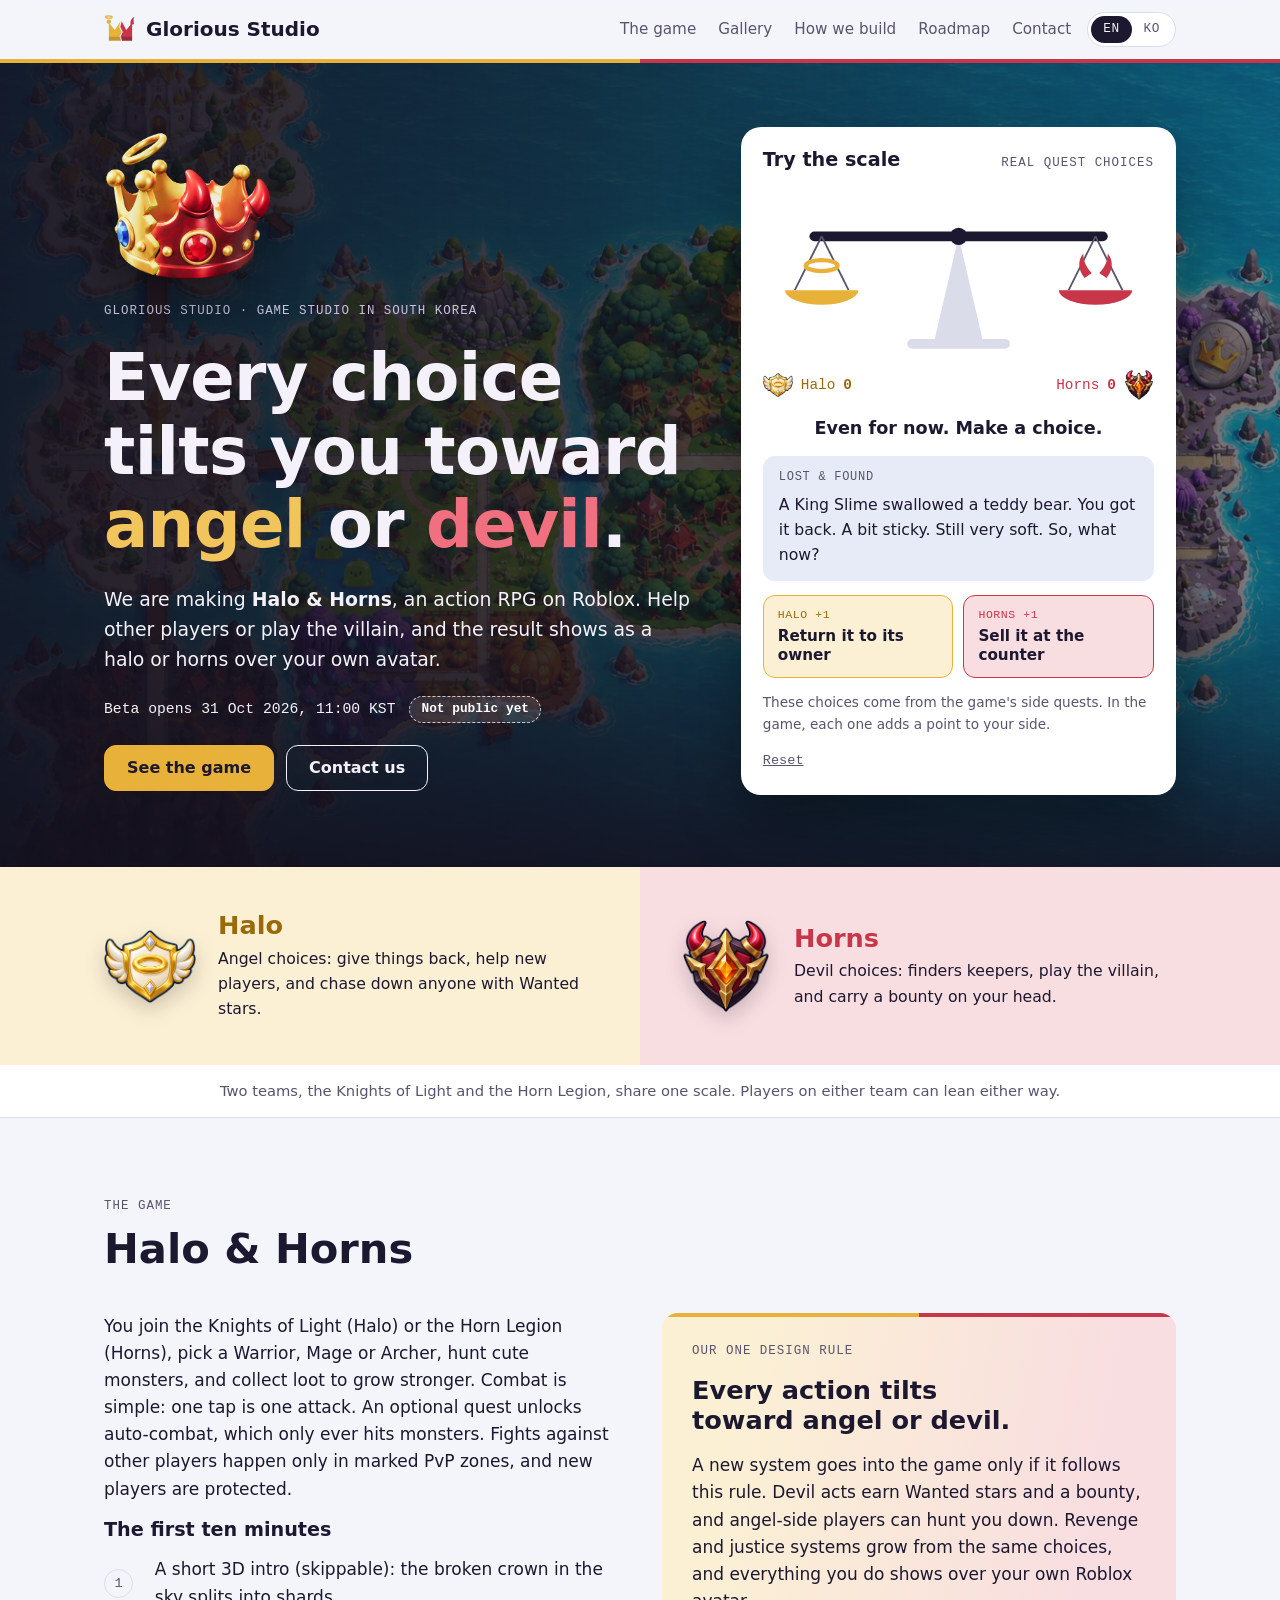
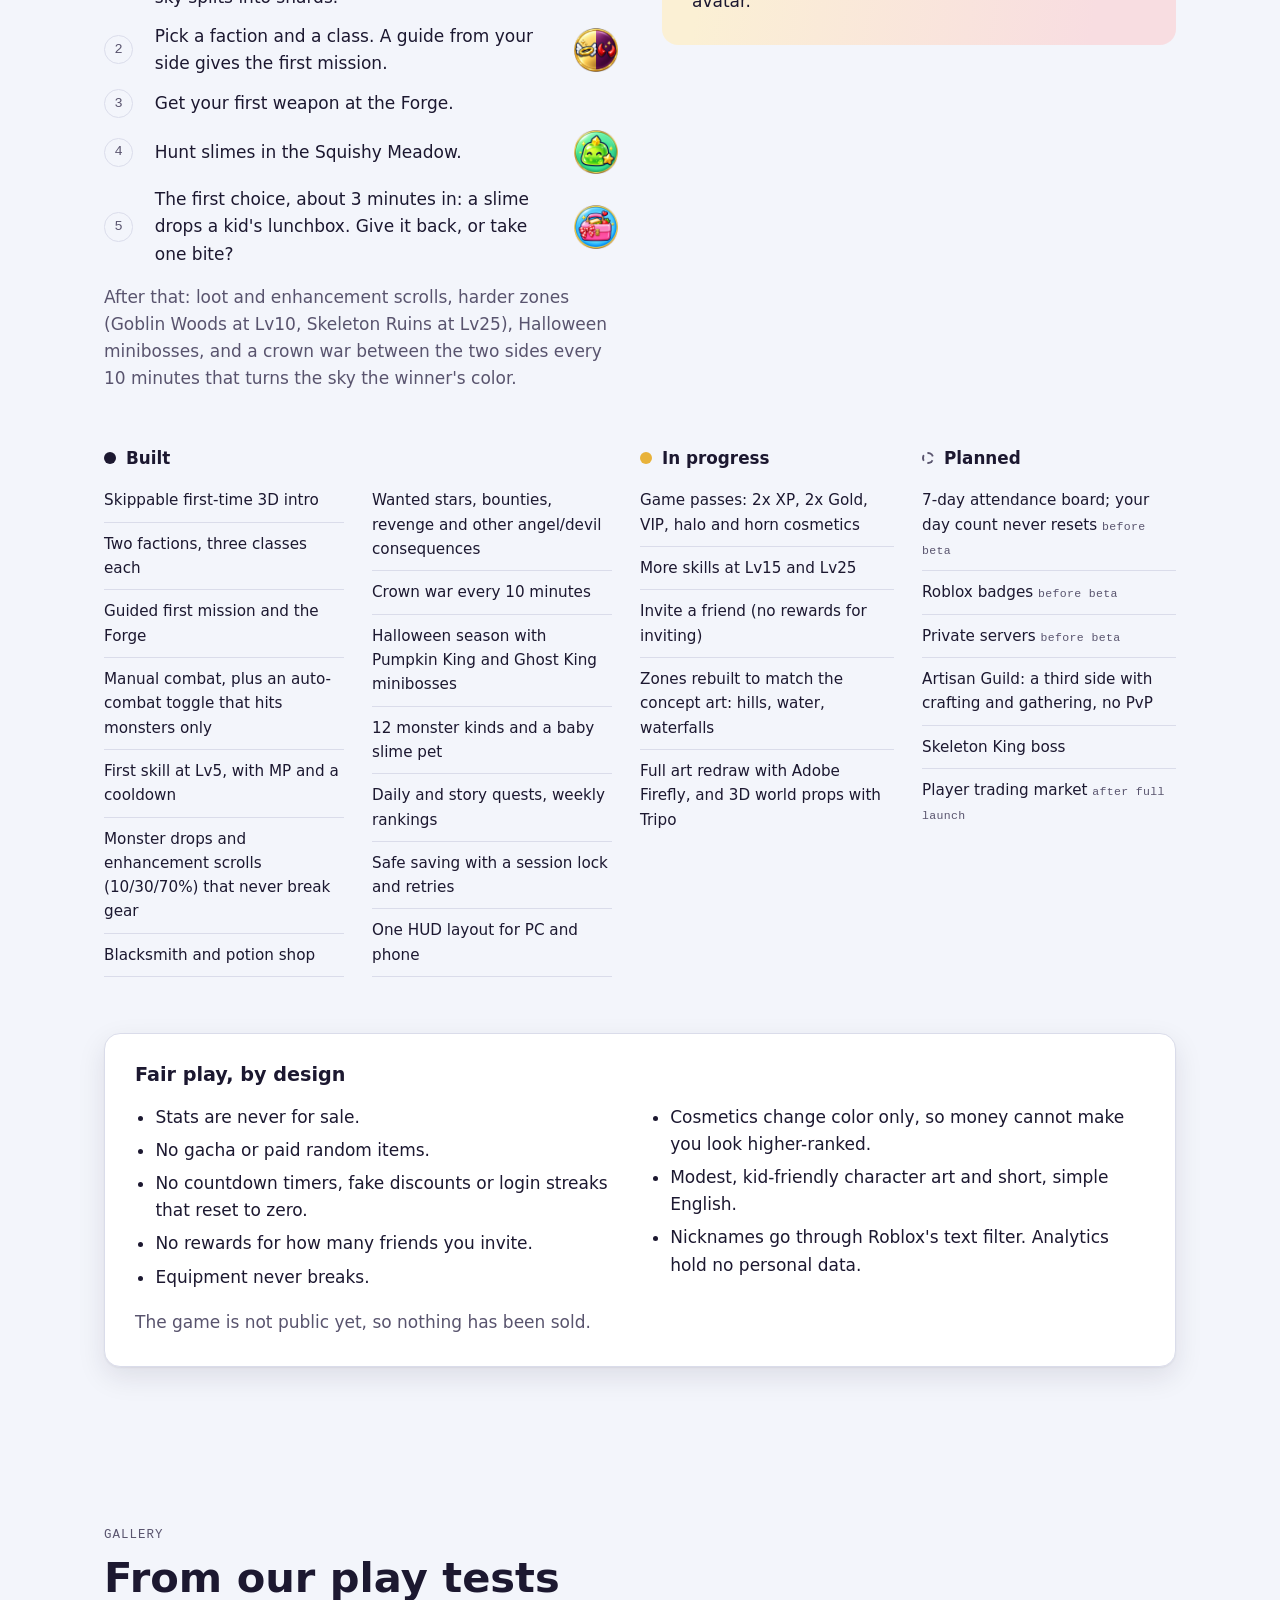
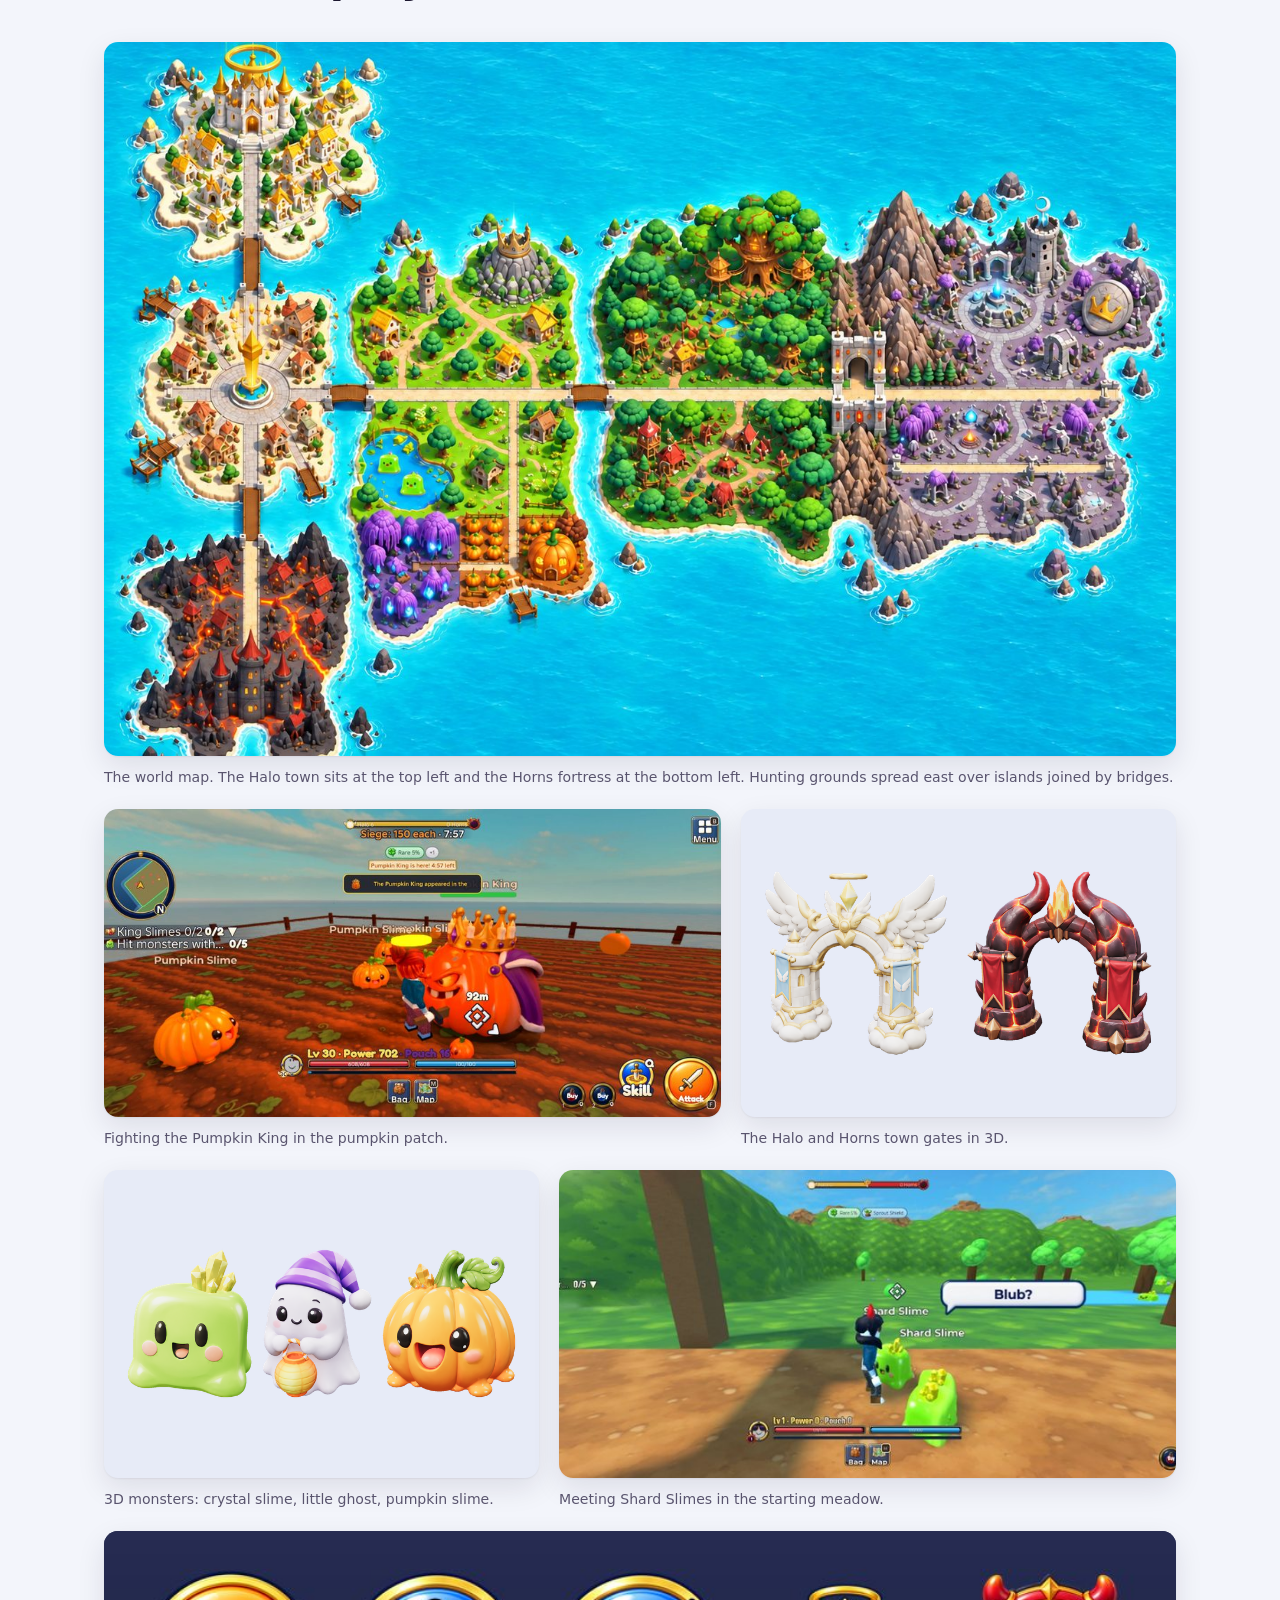
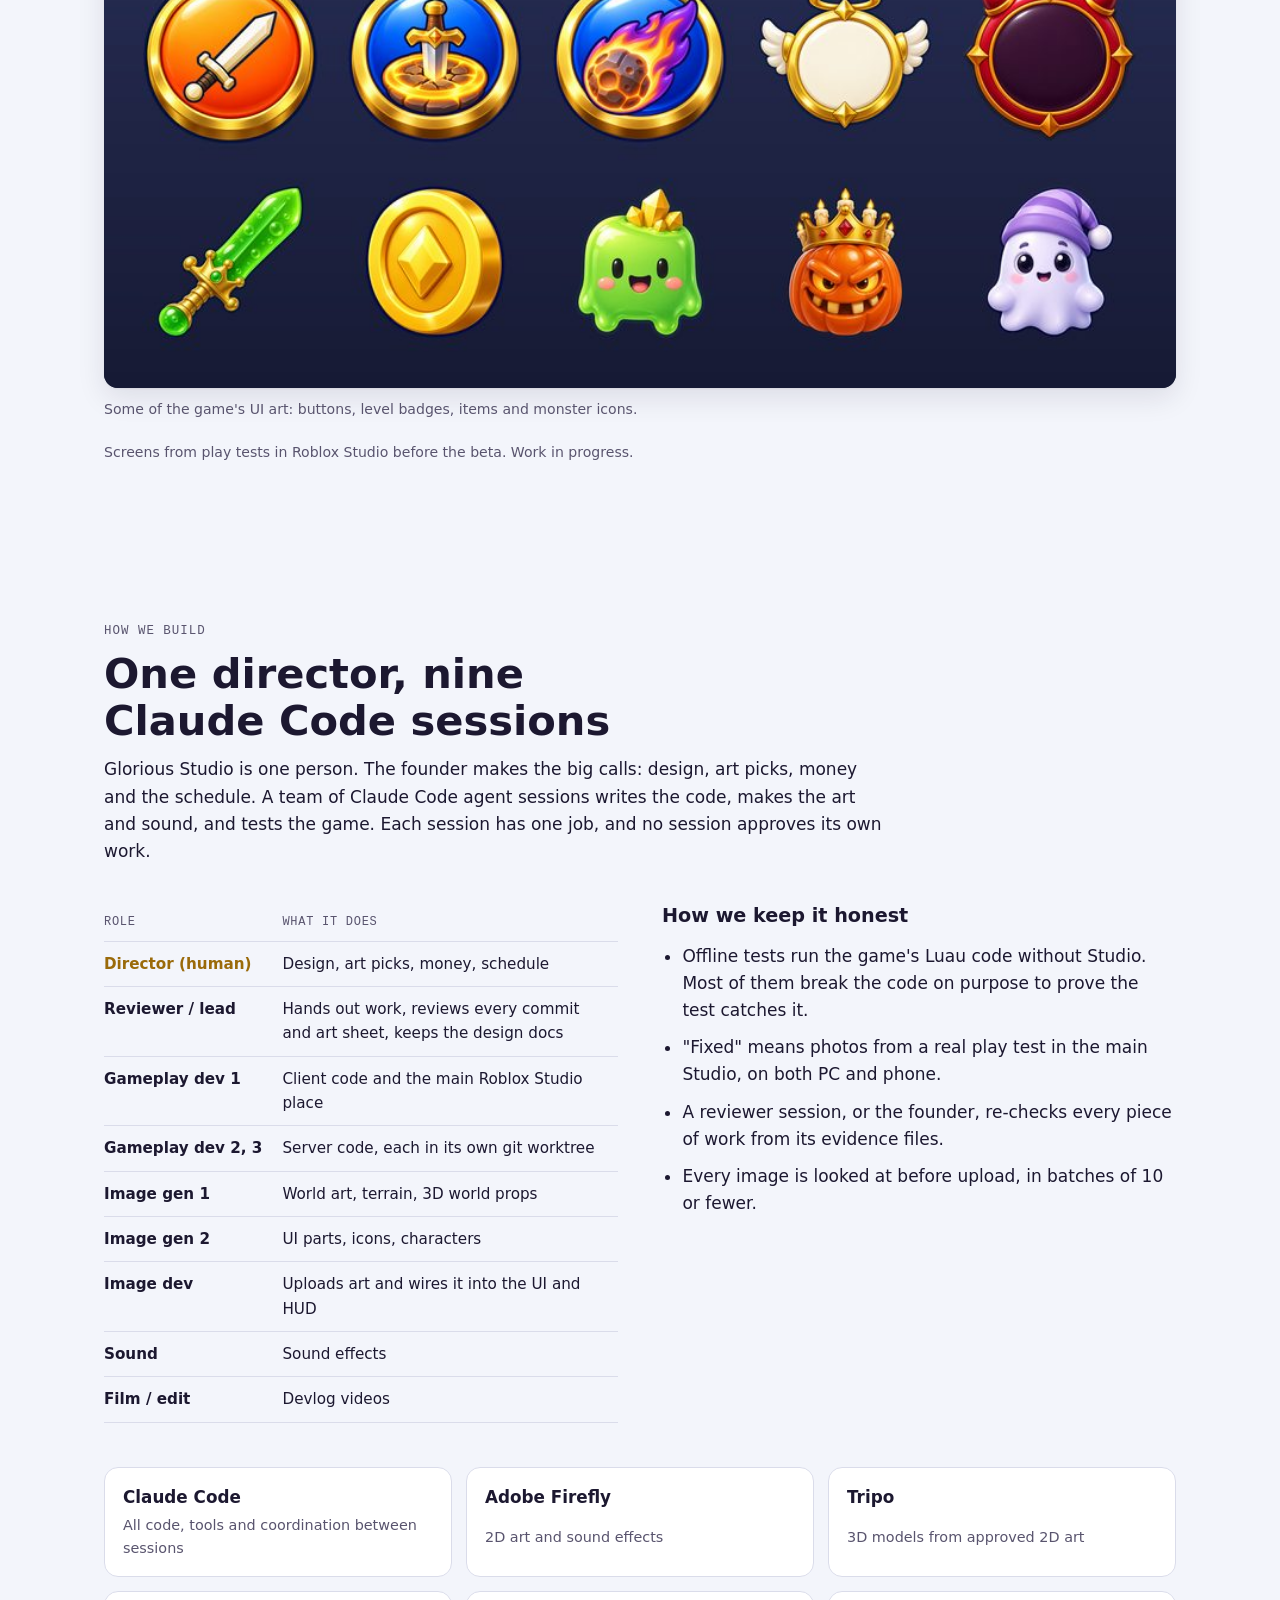
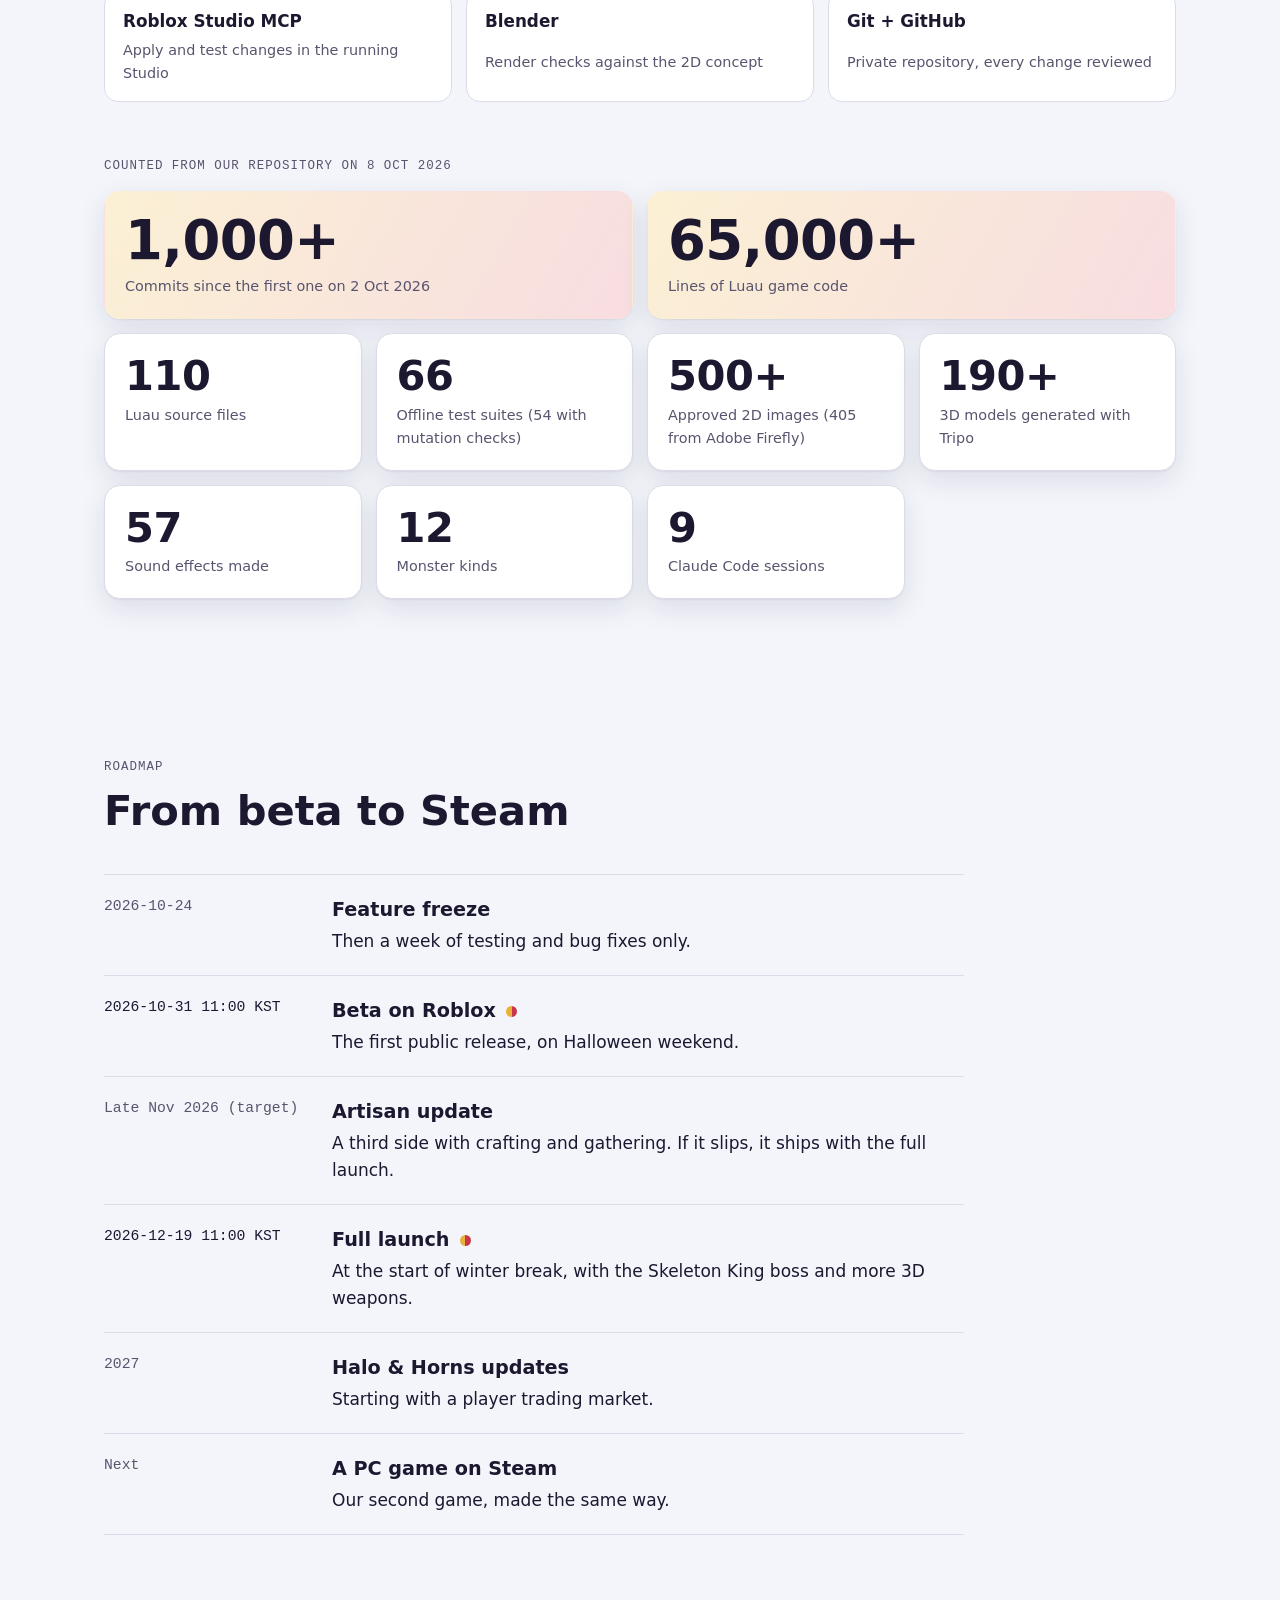
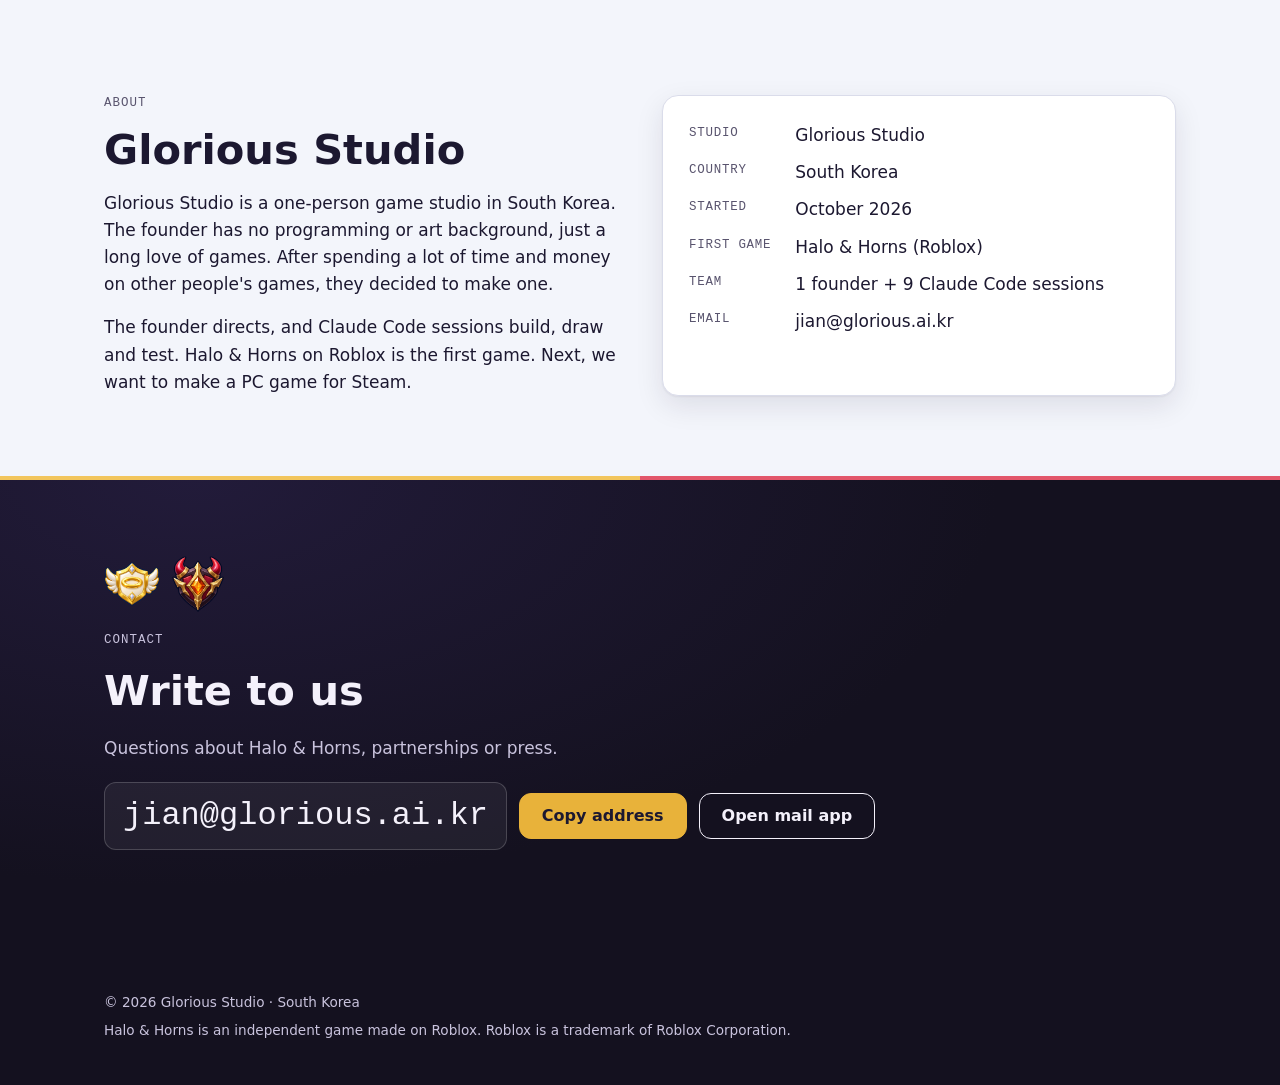
==== index.html @ 4a099050 "Glorious Studio 홈페이지 첫 공개 Co-Authored-By: Claude Opus 5.5 <noreply@anthropic.com>" ====
<!doctype html>
<html lang="en">
<head>
<meta charset="utf-8">
<meta name="viewport" content="width=device-width, initial-scale=1, viewport-fit=cover">
<title>Glorious Studio</title>
<meta name="description" content="Glorious Studio is a game studio in South Korea making Halo & Horns, a Roblox action RPG where every choice tilts you toward angel or devil.">
<meta name="color-scheme" content="light dark">
<meta property="og:title" content="Glorious Studio">
<meta property="og:description" content="A game studio in South Korea making Halo &amp; Horns, a Roblox action RPG where every choice tilts you toward angel or devil.">
<meta property="og:type" content="website">
<meta property="og:url" content="https://glorious.ai.kr/">
<meta property="og:image" content="https://glorious.ai.kr/img/og.jpg">
<meta property="og:image:width" content="1200">
<meta property="og:image:height" content="630">
<meta name="twitter:card" content="summary_large_image">
<link rel="icon" href="data:image/svg+xml,%3Csvg xmlns='http://www.w3.org/2000/svg' viewBox='-1 0 33 30'%3E%3Cpath d='M4 27 L4 8.5 L10.2 16 L16 7 L14.6 13 L17.2 18 L15 22.5 L16.4 27 Z' fill='%23E8B23A'/%3E%3Ccircle cx='4' cy='7.4' r='2.3' fill='%23E8B23A'/%3E%3Cpath d='M17.2 7 L22 16 L28 8.5 L28 27 L17.6 27 L16.2 22.5 L18.4 18 L15.8 13 Z' fill='%23C8364A'/%3E%3Cpath d='M26.3 10.5 C25.8 6.8 27.1 4 30.2 2.4 C29.2 5 29.4 7.6 30.1 10.2 Z' fill='%23C8364A'/%3E%3C/svg%3E">
<style>
@font-face { font-family: "Fredoka"; font-style: normal; font-weight: 500 700; font-display: swap; src: url("fonts/Fredoka-latin.woff2") format("woff2"); }
@font-face { font-family: "Figtree"; font-style: normal; font-weight: 400 700; font-display: swap; src: url("fonts/Figtree-latin.woff2") format("woff2"); }
@font-face { font-family: "JetBrains Mono"; font-style: normal; font-weight: 400 500; font-display: swap; src: url("fonts/JetBrainsMono-latin.woff2") format("woff2"); }
/* Layout: a poster hero (the game's world map under a night-navy veil), then a gold | crimson split band,
   then quiet 1120px sections. Gold and crimson only ever appear as the two sides of the scale. */
:root {
  --bg: #F3F5FB;
  --surface: #FFFFFF;
  --panel: #E7EBF7;
  --ink: #1C1830;
  --muted: #59546E;
  --line: #DADCEA;
  --gold: #E8B23A;
  --gold-ink: #9A6A0A;
  --gold-soft: #FBF0D4;
  --crimson: #C8364A;
  --crimson-soft: #F8DDE1;
  --focus: #3B5BDB;
  --shadow: 0 1px 2px rgba(28, 24, 48, .06), 0 10px 28px rgba(28, 24, 48, .10);
  /* hero and contact band are one fixed night look in both themes */
  --night: #14111F;
  --night-2: #221B3A;
  --night-ink: #F4F1FB;
  --night-muted: #C9C3DD;
  --f-display: "Fredoka", "Noto Sans KR", "Apple SD Gothic Neo", "Malgun Gothic", system-ui, sans-serif;
  --f-body: "Figtree", "Noto Sans KR", "Apple SD Gothic Neo", "Malgun Gothic", system-ui, sans-serif;
  --f-mono: "JetBrains Mono", ui-monospace, "Cascadia Mono", Consolas, monospace;
  --radius: 16px;
  --spring: cubic-bezier(.34, 1.56, .64, 1);
}
@media (prefers-color-scheme: dark) {
  :root:not([data-theme="light"]) {
    --bg: #14111F; --surface: #1D192F; --panel: #241F3B; --ink: #EDEAF5; --muted: #A9A3C0; --line: #322B4A;
    --gold: #F2C55C; --gold-ink: #F2C55C; --gold-soft: #2D2617; --crimson: #E2566A; --crimson-soft: #361B26; --focus: #8EA6FF;
    --shadow: 0 1px 2px rgba(0, 0, 0, .3), 0 12px 30px rgba(0, 0, 0, .35);
    color-scheme: dark;
  }
}
:root[data-theme="dark"] {
  --bg: #14111F; --surface: #1D192F; --panel: #241F3B; --ink: #EDEAF5; --muted: #A9A3C0; --line: #322B4A;
  --gold: #F2C55C; --gold-ink: #F2C55C; --gold-soft: #2D2617; --crimson: #E2566A; --crimson-soft: #361B26; --focus: #8EA6FF;
  --shadow: 0 1px 2px rgba(0, 0, 0, .3), 0 12px 30px rgba(0, 0, 0, .35);
  color-scheme: dark;
}

html[data-lang="ko"] body [lang="en"], html:not([data-lang="ko"]) body [lang="ko"] { display: none !important; }

* { box-sizing: border-box; }
:root { padding-top: env(safe-area-inset-top, 0px); padding-bottom: env(safe-area-inset-bottom, 0px); }
[hidden] { display: none !important; }
body {
  margin: 0;
  background: var(--bg);
  color: var(--ink);
  font: 400 17px/1.6 var(--f-body);
  -webkit-font-smoothing: antialiased;
}
html[data-lang="ko"] body { word-break: keep-all; line-height: 1.7; }
a { color: inherit; }
img { max-width: 100%; height: auto; display: block; }
:focus-visible { outline: 3px solid var(--focus); outline-offset: 2px; border-radius: 6px; }

.wrap { max-width: 1120px; margin: 0 auto; padding-inline: 24px; }
@media (max-width: 480px) { .wrap { padding-inline: 16px; } }

h1, h2, h3 { font-family: var(--f-display); font-weight: 600; line-height: 1.12; margin: 0; text-wrap: balance; }
h1 { font-size: clamp(2.4rem, 5.6vw, 4.1rem); letter-spacing: -0.01em; }
h2 { font-size: clamp(1.8rem, 3.6vw, 2.6rem); }
h3 { font-size: 1.2rem; }
p { margin: 0; }
.eyebrow {
  font: 500 0.78rem/1.3 var(--f-mono);
  letter-spacing: 0.08em;
  text-transform: uppercase;
  color: var(--muted);
}
html[data-lang="ko"] .eyebrow span[lang="ko"], html[data-lang="ko"] .qt, html[data-lang="ko"] .facts dt span[lang="ko"] { font-family: var(--f-body); letter-spacing: 0.02em; }
.muted { color: var(--muted); }

/* header */
.top {
  position: sticky; top: env(safe-area-inset-top, 0px); z-index: 20;
  background: color-mix(in srgb, var(--bg) 86%, transparent);
  backdrop-filter: blur(10px);
  -webkit-backdrop-filter: blur(10px);
}
.top .wrap { display: flex; align-items: center; gap: 16px; padding-block: 12px; }
.brand { display: flex; align-items: center; gap: 10px; font: 600 1.25rem/1 var(--f-display); text-decoration: none; white-space: nowrap; }
.brand svg { flex: none; transition: transform .45s var(--spring); }
.brand:hover svg { transform: rotate(-8deg) scale(1.08); }
.nav { display: flex; gap: 22px; margin-left: auto; font-weight: 500; font-size: 0.95rem; }
.nav a { text-decoration: none; color: var(--muted); position: relative; }
.nav a::after { content: ""; position: absolute; left: 0; right: 0; bottom: -4px; height: 2px; background: linear-gradient(90deg, var(--gold) 0 50%, var(--crimson) 50%); transform: scaleX(0); transition: transform .25s ease-out; }
.nav a:hover { color: var(--ink); }
.nav a:hover::after { transform: scaleX(1); }
@media (max-width: 860px) { .nav { display: none; } .lang { margin-left: auto; } }
.lang { display: inline-flex; border: 1px solid var(--line); border-radius: 999px; padding: 3px; background: var(--surface); }
.lang button {
  font: 500 0.8rem/1 var(--f-mono); letter-spacing: 0.04em;
  border: 0; background: transparent; color: var(--muted);
  padding: 7px 12px; border-radius: 999px; cursor: pointer;
}
.lang button[aria-pressed="true"] { background: var(--ink); color: var(--bg); }
.balance-line { height: 4px; border: 0; margin: 0; background: linear-gradient(90deg, var(--gold) 0 50%, var(--crimson) 50% 100%); }

/* buttons: spring lift on hover, squash on press */
.btn {
  display: inline-flex; align-items: center; gap: 8px;
  font: 600 1rem/1 var(--f-body);
  padding: 14px 22px; border-radius: 12px; text-decoration: none; cursor: pointer;
  border: 1.5px solid var(--ink); background: var(--ink); color: var(--bg);
  transition: transform .4s var(--spring), box-shadow .2s;
}
.btn.ghost { background: transparent; color: var(--ink); }
.btn.gold { background: var(--gold); border-color: var(--gold); color: #1C1830; }
.btn.light { background: transparent; border-color: var(--night-ink); color: var(--night-ink); }
@media (hover: hover) { .btn:hover, .choice:hover { transform: scale(1.08); } }
.btn:active, .choice:active { transform: scale(.94); transition-duration: .08s; }

section { padding-block: 80px; }
.section-head { display: grid; gap: 12px; margin-bottom: 40px; max-width: 46em; }

/* hero: one poster */
.hero { position: relative; isolation: isolate; color: var(--night-ink); padding-block: 64px 72px; overflow: hidden; background: var(--night); }
.hero-bg { position: absolute; inset: 0; z-index: -2; }
.hero-bg img { width: 100%; height: 100%; object-fit: cover; object-position: 50% 45%; transform: scale(1.04); }
.hero::before {
  content: ""; position: absolute; inset: 0; z-index: -1;
  background:
    linear-gradient(90deg, rgba(20, 17, 31, .94) 0%, rgba(20, 17, 31, .82) 45%, rgba(20, 17, 31, .55) 100%),
    linear-gradient(0deg, rgba(20, 17, 31, .85) 0%, rgba(20, 17, 31, 0) 35%);
}
.hero-grid { display: grid; grid-template-columns: minmax(0, 1.15fr) minmax(0, 0.85fr); gap: 48px; align-items: center; }
.hero-copy { display: grid; gap: 22px; align-content: start; }
.hero .eyebrow { color: var(--night-muted); }
.hero .scale-card .eyebrow { color: var(--muted); }
.hero h1 { color: var(--night-ink); }
.hero h1 .gold { color: #F2C55C; }
.hero h1 .crim { color: #F0707F; }
.hero .lead { font-size: 1.18rem; color: var(--night-ink); max-width: 34em; }
.crown { width: 168px; filter: drop-shadow(0 18px 24px rgba(0, 0, 0, .45)); animation: bob 4.5s ease-in-out infinite alternate; }
@keyframes bob { from { transform: translateY(0) rotate(-2deg); } to { transform: translateY(-10px) rotate(2deg); } }
.status { display: flex; flex-wrap: wrap; gap: 8px 14px; align-items: center; font: 500 0.92rem/1.4 var(--f-mono); color: var(--night-ink); }
.pill { display: inline-block; padding: 4px 11px; border-radius: 999px; border: 1.5px dashed rgba(255, 255, 255, .75); background: rgba(255, 255, 255, .12); color: #FFFFFF; font: 600 0.8rem/1.3 var(--f-mono); }
.actions { display: flex; flex-wrap: wrap; gap: 12px; }
.hero-map { display: none; }
@media (max-width: 900px) {
  .hero-grid { grid-template-columns: minmax(0, 1fr); gap: 32px; }
  /* on narrow screens the map would be zoomed far in as a backdrop, so show it whole instead */
  .hero-bg { display: none; }
  .hero { background: radial-gradient(120% 70% at 20% 0%, var(--night-2), var(--night) 70%); }
  .hero::before { display: none; }
  .hero-map { display: grid; gap: 8px; margin: 0; }
  .hero-map img { border-radius: 14px; }
  .hero-map figcaption { color: var(--night-muted); font-size: 0.85rem; }
  .crown { width: 128px; }
}

/* scale card */
.scale-card {
  background: var(--surface); color: var(--ink); border-radius: 20px;
  padding: 22px; display: grid; gap: 14px; box-shadow: 0 30px 60px rgba(0, 0, 0, .35);
}
.scale-card header { display: flex; justify-content: space-between; align-items: baseline; gap: 12px; flex-wrap: wrap; }
.scale-svg { width: 100%; height: auto; display: block; }
.scale-readout { display: flex; justify-content: space-between; align-items: center; font: 500 0.9rem/1.3 var(--f-mono); }
.scale-readout span { display: inline-flex; align-items: center; gap: 8px; }
.scale-readout img { width: 30px; height: 30px; object-fit: contain; }
.scale-readout .h { color: var(--gold-ink); }
.scale-readout .d { color: var(--crimson); }
.lean { text-align: center; font-family: var(--f-display); font-weight: 600; font-size: 1.1rem; min-height: 1.5em; }
.quest { background: var(--panel); border-radius: 12px; padding: 14px 16px; display: grid; gap: 6px; }
.quest .qt { font: 500 0.75rem/1.3 var(--f-mono); letter-spacing: 0.06em; text-transform: uppercase; color: var(--muted); }
.quest .qx { font-size: 0.98rem; }
.choices { display: grid; grid-template-columns: 1fr 1fr; gap: 10px; }
@media (max-width: 420px) { .choices { grid-template-columns: 1fr; } }
.choice {
  font: 600 0.95rem/1.25 var(--f-body); text-align: left;
  padding: 12px 14px; border-radius: 12px; cursor: pointer; border: 1.5px solid;
  transition: transform .4s var(--spring);
}
.choice small { display: block; font: 500 0.72rem/1.3 var(--f-mono); letter-spacing: 0.05em; text-transform: uppercase; margin-bottom: 4px; }
.choice.halo { background: var(--gold-soft); border-color: var(--gold); color: var(--ink); }
.choice.halo small { color: var(--gold-ink); }
.choice.horns { background: var(--crimson-soft); border-color: var(--crimson); color: var(--ink); }
.choice.horns small { color: var(--crimson); }
.scale-foot { display: flex; justify-content: space-between; align-items: center; gap: 12px; flex-wrap: wrap; }
.scale-foot p { font-size: 0.85rem; color: var(--muted); max-width: 30em; }
.linkbtn { font: 500 0.85rem/1 var(--f-mono); background: none; border: 0; color: var(--muted); text-decoration: underline; cursor: pointer; padding: 6px 0; }

/* the split band: the two sides of the scale */
.split { display: grid; grid-template-columns: 1fr 1fr; }
.side { padding: 44px max(24px, calc((100vw - 1120px) / 2 + 24px)); display: grid; grid-template-columns: auto minmax(0, 1fr); gap: 22px; align-items: center; }
.side.halo { background: var(--gold-soft); padding-right: 40px; }
.side.horns { background: var(--crimson-soft); padding-left: 40px; }
.side img { width: 92px; height: 92px; object-fit: contain; filter: drop-shadow(0 8px 10px rgba(0, 0, 0, .18)); transition: transform .45s var(--spring); }
.side:hover img { transform: scale(1.1) rotate(-4deg); }
.side h3 { font-size: 1.6rem; }
.side.halo h3 { color: var(--gold-ink); }
.side.horns h3 { color: var(--crimson); }
.side p { color: var(--ink); font-size: 0.98rem; margin-top: 6px; }
.split-note { grid-column: 1 / -1; text-align: center; padding: 14px 24px; font-size: 0.92rem; color: var(--muted); background: var(--surface); border-bottom: 1px solid var(--line); }
@media (max-width: 760px) {
  .split { grid-template-columns: 1fr; }
  .side, .side.halo, .side.horns { padding: 28px 16px; }
  .side img { width: 72px; height: 72px; }
}

/* game */
.two { display: grid; grid-template-columns: minmax(0, 1fr) minmax(0, 1fr); gap: 44px; }
@media (max-width: 860px) { .two { grid-template-columns: minmax(0, 1fr); } }
.prose { display: grid; gap: 16px; max-width: 38em; align-content: start; }
.rule {
  border-radius: var(--radius); padding: 30px; display: grid; gap: 16px; align-self: start;
  background: linear-gradient(100deg, var(--gold-soft) 15%, var(--crimson-soft) 85%);
  position: relative; overflow: hidden;
}
.rule::before { content: ""; position: absolute; left: 0; right: 0; top: 0; height: 4px; background: linear-gradient(90deg, var(--gold) 0 50%, var(--crimson) 50%); }
.rule blockquote { margin: 0; font: 600 1.6rem/1.2 var(--f-display); text-wrap: balance; }
.steps { list-style: none; margin: 0; padding: 0; display: grid; gap: 12px; counter-reset: s; }
.steps li { display: grid; grid-template-columns: 2.4em minmax(0, 1fr) auto; gap: 10px; align-items: center; counter-increment: s; }
.steps li::before { content: counter(s); font: 500 0.85rem/1 var(--f-mono); color: var(--muted); width: 2em; height: 2em; display: grid; place-items: center; border: 1px solid var(--line); border-radius: 50%; }
.steps img { width: 44px; height: 44px; object-fit: contain; }

.status-cols { display: grid; grid-template-columns: minmax(0, 2fr) minmax(0, 1fr) minmax(0, 1fr); gap: 28px; margin-top: 56px; }
@media (max-width: 860px) { .status-cols { grid-template-columns: minmax(0, 1fr); } }
.col { display: grid; gap: 12px; align-content: start; }
.col h3 { display: flex; align-items: center; gap: 10px; font-size: 1.05rem; }
.dot { width: 12px; height: 12px; border-radius: 50%; flex: none; }
.dot.built { background: var(--ink); }
.dot.prog { background: var(--gold); }
.dot.plan { border: 2px dashed var(--muted); }
.col ul { list-style: none; margin: 0; padding: 0; }
.col.wide ul { columns: 2; column-gap: 28px; }
.col.wide li { break-inside: avoid; }
@media (max-width: 560px) { .col.wide ul { columns: 1; } }
.col li { padding: 9px 0; border-bottom: 1px solid var(--line); font-size: 0.95rem; }
.col:not(.wide) li:last-child { border-bottom: 0; }
.col .note { font: 500 0.72rem/1.3 var(--f-mono); color: var(--muted); letter-spacing: 0.03em; }

.fair { margin-top: 56px; background: var(--surface); border: 1px solid var(--line); border-radius: var(--radius); padding: 30px; display: grid; gap: 18px; box-shadow: var(--shadow); }
.fair ul { margin: 0; padding-left: 1.2em; columns: 2; column-gap: 40px; }
.fair li { break-inside: avoid; margin-bottom: 6px; }
@media (max-width: 720px) { .fair ul { columns: 1; } }

/* gallery */
.gallery { display: grid; grid-template-columns: repeat(12, minmax(0, 1fr)); gap: 20px; }
.gallery figure { margin: 0; display: flex; flex-direction: column; gap: 10px; min-width: 0; }
.gallery .frame { border-radius: 14px; overflow: hidden; box-shadow: var(--shadow); transition: transform .35s var(--spring), box-shadow .25s; flex: 1; }
@media (hover: hover) { .gallery figure:hover .frame { transform: translateY(-6px); box-shadow: 0 24px 40px rgba(28, 24, 48, .22); } }
.g-12 { grid-column: span 12; } .g-7 { grid-column: span 7; } .g-5 { grid-column: span 5; } .g-6 { grid-column: span 6; }
@media (max-width: 760px) { .g-12, .g-7, .g-5, .g-6 { grid-column: span 12; } }
.frame img { width: 100%; }
.frame.crop img { aspect-ratio: 2 / 1; object-fit: cover; height: 100%; }
.frame.art { background: var(--panel); padding: 22px; display: grid; place-items: center; }
.frame.art img { max-height: 300px; width: auto; }
.frame.sheet { background: linear-gradient(180deg, #272C52, #161A35); display: grid; place-items: center; }
figcaption { font-size: 0.88rem; color: var(--muted); }
.g-note { margin-top: 20px; font-size: 0.88rem; color: var(--muted); }

/* build */
.roles { width: 100%; border-collapse: collapse; font-size: 0.95rem; }
.roles th, .roles td { text-align: left; padding: 10px 12px 10px 0; border-bottom: 1px solid var(--line); vertical-align: top; }
.roles th { font: 500 0.75rem/1.3 var(--f-mono); letter-spacing: 0.06em; text-transform: uppercase; color: var(--muted); }
.roles td:first-child { font-weight: 600; white-space: nowrap; padding-right: 20px; }
.roles tr.human td:first-child { color: var(--gold-ink); }
.table-scroll { overflow-x: auto; }
.habits { margin: 0; padding-left: 1.2em; display: grid; gap: 10px; }
.tools { display: grid; grid-template-columns: repeat(3, minmax(0, 1fr)); gap: 14px; margin-top: 44px; }
@media (max-width: 860px) { .tools { grid-template-columns: repeat(2, minmax(0, 1fr)); } }
@media (max-width: 520px) { .tools { grid-template-columns: minmax(0, 1fr); } }
.tool { background: var(--surface); border: 1px solid var(--line); border-radius: 14px; padding: 16px 18px; display: grid; gap: 4px; transition: transform .35s var(--spring); }
@media (hover: hover) { .tool:hover { transform: translateY(-4px); } }
.tool b { font-family: var(--f-display); font-weight: 600; font-size: 1.05rem; }
.tool span { font-size: 0.9rem; color: var(--muted); }

.numbers { margin-top: 56px; display: grid; gap: 16px; }
.numbers dl { margin: 0; display: grid; grid-template-columns: repeat(4, minmax(0, 1fr)); gap: 14px; }
@media (max-width: 860px) { .numbers dl { grid-template-columns: repeat(2, minmax(0, 1fr)); } }
.numbers dl > div { display: flex; flex-direction: column; gap: 6px; padding: 20px; border-radius: 16px; background: var(--surface); border: 1px solid var(--line); box-shadow: var(--shadow); }
.numbers dl > div.big { grid-column: span 2; background: linear-gradient(120deg, var(--gold-soft), var(--crimson-soft)); border-color: transparent; }
.numbers dt { order: 2; font-size: 0.9rem; color: var(--muted); }
.numbers dd { order: 1; margin: 0; font: 600 clamp(1.8rem, 4vw, 2.6rem)/1.05 var(--f-display); font-variant-numeric: tabular-nums; letter-spacing: -0.01em; }
.numbers dl > div.big dd { font-size: clamp(2.2rem, 5vw, 3.4rem); }
@media (max-width: 420px) { .numbers dl > div { padding: 16px; } }

/* roadmap */
.road { list-style: none; margin: 0; padding: 0; display: grid; max-width: 860px; position: relative; }
.road li { display: grid; grid-template-columns: 12em minmax(0, 1fr); gap: 24px; padding: 20px 0; border-top: 1px solid var(--line); }
.road li:last-child { border-bottom: 1px solid var(--line); }
@media (max-width: 600px) { .road li { grid-template-columns: minmax(0, 1fr); gap: 4px; } }
.road .when { font: 500 0.92rem/1.5 var(--f-mono); color: var(--muted); }
.road b { font-family: var(--f-display); font-weight: 600; font-size: 1.2rem; display: block; margin-bottom: 2px; }
.road li.key .when { color: var(--ink); }
.road li.key b::after { content: ""; display: inline-block; width: 11px; height: 11px; margin-left: 10px; border-radius: 50%; background: linear-gradient(90deg, var(--gold) 0 50%, var(--crimson) 50%); vertical-align: middle; }

/* about */
.facts { margin: 0; display: grid; grid-template-columns: max-content minmax(0, 1fr); gap: 10px 24px; align-content: start; background: var(--surface); border: 1px solid var(--line); border-radius: var(--radius); padding: 26px; box-shadow: var(--shadow); }
.facts dt { font: 500 0.78rem/1.9 var(--f-mono); letter-spacing: 0.06em; text-transform: uppercase; color: var(--muted); }
.facts dd { margin: 0; font-weight: 500; overflow-wrap: anywhere; }

/* contact: night band */
.contact { background: radial-gradient(90% 120% at 15% 0%, var(--night-2), var(--night) 70%); color: var(--night-ink); position: relative; }
.contact::before { content: ""; position: absolute; left: 0; right: 0; top: 0; height: 4px; background: linear-gradient(90deg, #F2C55C 0 50%, #E2566A 50%); }
.contact-box { display: grid; gap: 20px; justify-items: start; }
.contact .eyebrow, .contact .muted { color: var(--night-muted); }
.contact-badges { display: flex; gap: 10px; }
.contact-badges img { width: 56px; height: 56px; object-fit: contain; }
.email-row { display: flex; flex-wrap: wrap; gap: 12px; align-items: center; }
.email {
  font: 500 clamp(1.2rem, 4vw, 2rem)/1.2 var(--f-mono);
  user-select: all; overflow-wrap: anywhere; color: var(--night-ink);
  padding: 14px 18px; border-radius: 12px; background: rgba(255, 255, 255, .06); border: 1px solid rgba(255, 255, 255, .18);
}
.copied { font: 500 0.85rem/1 var(--f-mono); color: #F2C55C; min-height: 1em; }

footer { padding-block: 28px 44px; font-size: 0.85rem; color: var(--night-muted); background: var(--night); }
footer .wrap { display: grid; gap: 6px; }

/* entrance: content is complete at rest; elements that scroll into view replay a short rise */
@keyframes rise { from { opacity: 0; transform: translateY(14px); } to { opacity: 1; transform: none; } }
.in { animation: rise .28s ease-out both; }
.in.stagger > * { animation: rise .28s ease-out both; animation-delay: calc(var(--i, 0) * 30ms); }
.in.stagger { animation: none; }

html { scroll-behavior: smooth; scroll-padding-top: 72px; }
@media (prefers-reduced-motion: reduce) {
  html { scroll-behavior: auto; }
  *, *::before, *::after { animation: none !important; transition: none !important; }
}
</style>
</head>
<body>

<div class="top">
  <div class="wrap">
    <a class="brand" href="#top" aria-label="Glorious Studio">
      <svg width="32" height="30" viewBox="-1 0 33 30" aria-hidden="true">
        <ellipse cx="4" cy="2.6" rx="3.4" ry="1.2" fill="none" stroke="var(--gold)" stroke-width="1.4"/>
        <path d="M4 27 L4 8.5 L10.2 16 L16 7 L14.6 13 L17.2 18 L15 22.5 L16.4 27 Z" fill="var(--gold)"/>
        <circle cx="4" cy="7.4" r="2.3" fill="var(--gold)"/>
        <path d="M17.2 7 L22 16 L28 8.5 L28 27 L17.6 27 L16.2 22.5 L18.4 18 L15.8 13 Z" fill="var(--crimson)"/>
        <path d="M26.3 10.5 C25.8 6.8 27.1 4 30.2 2.4 C29.2 5 29.4 7.6 30.1 10.2 Z" fill="var(--crimson)"/>
        <rect x="4" y="23" width="12.6" height="4" fill="#000" opacity=".16"/>
        <rect x="17.4" y="23" width="10.6" height="4" fill="#000" opacity=".22"/>
      </svg>
      Glorious Studio
    </a>
    <nav class="nav" aria-label="Sections">
      <a href="#game"><span lang="en">The game</span><span lang="ko">게임</span></a>
      <a href="#gallery"><span lang="en">Gallery</span><span lang="ko">사진</span></a>
      <a href="#build"><span lang="en">How we build</span><span lang="ko">만드는 방법</span></a>
      <a href="#roadmap"><span lang="en">Roadmap</span><span lang="ko">로드맵</span></a>
      <a href="#contact"><span lang="en">Contact</span><span lang="ko">연락</span></a>
    </nav>
    <div class="lang" role="group" aria-label="Language">
      <button type="button" id="lang-en" data-set-lang="en" aria-pressed="true">EN</button>
      <button type="button" id="lang-ko" data-set-lang="ko" aria-pressed="false">KO</button>
    </div>
  </div>
  <hr class="balance-line">
</div>

<main id="top">
  <section class="hero">
    <div class="hero-bg" aria-hidden="true"><img src="img/hero.jpg" width="1400" height="933" alt=""></div>
    <div class="wrap">
      <div class="hero-grid">
        <div class="hero-copy">
          <img class="crown" src="img/shot3.png" width="478" height="427" alt="The broken crown from Halo & Horns: half gold with a halo, half red with horns.">
          <p class="eyebrow"><span lang="en">Glorious Studio · Game studio in South Korea</span><span lang="ko">Glorious Studio · 대한민국 게임 스튜디오</span></p>
          <h1><span lang="en">Every choice tilts you toward <span class="gold">angel</span> or <span class="crim">devil</span>.</span><span lang="ko">모든 선택은 <span class="gold">천사</span> 아니면 <span class="crim">악마</span> 쪽으로 기운다.</span></h1>
          <p class="lead" lang="en">We are making <b>Halo &amp; Horns</b>, an action RPG on Roblox. Help other players or play the villain, and the result shows as a halo or horns over your own avatar.</p>
          <p class="lead" lang="ko">로블록스 액션 RPG <b>Halo &amp; Horns(선악 키우기)</b>를 만들고 있습니다. 다른 플레이어를 돕든 악당이 되든, 그 결과가 내 아바타 위에 후광이나 뿔로 나타납니다.</p>
          <div class="status">
            <span><span lang="en">Beta opens 31 Oct 2026, 11:00 KST</span><span lang="ko">베타 2026년 10월 31일 11:00 (한국 시간)</span></span>
            <span class="pill"><span lang="en">Not public yet</span><span lang="ko">아직 공개 전</span></span>
          </div>
          <div class="actions">
            <a class="btn gold" href="#game"><span lang="en">See the game</span><span lang="ko">게임 보기</span></a>
            <a class="btn light" href="#contact"><span lang="en">Contact us</span><span lang="ko">연락하기</span></a>
          </div>
        </div>

        <div class="scale-card" aria-labelledby="scale-title">
          <header>
            <h3 id="scale-title"><span lang="en">Try the scale</span><span lang="ko">저울 눌러 보기</span></h3>
            <span class="eyebrow"><span lang="en">Real quest choices</span><span lang="ko">게임 속 실제 선택</span></span>
          </header>
          <svg class="scale-svg" viewBox="0 22 320 140" role="img" aria-labelledby="scale-desc">
            <desc id="scale-desc">A balance scale with a halo pan on the left and a horns pan on the right.</desc>
            <path d="M160 64 L140 150 L180 150 Z" fill="var(--line)"/>
            <rect x="118" y="148" width="84" height="8" rx="4" fill="var(--line)"/>
            <g id="beam"><rect x="38" y="60" width="244" height="8" rx="4" fill="var(--ink)"/></g>
            <circle cx="160" cy="64" r="7" fill="var(--ink)"/>
            <g id="pan-l">
              <line x1="0" y1="0" x2="-22" y2="44" stroke="var(--muted)" stroke-width="1.5"/>
              <line x1="0" y1="0" x2="22" y2="44" stroke="var(--muted)" stroke-width="1.5"/>
              <path d="M-30 44 h60 a30 12 0 0 1 -60 0z" fill="var(--gold)"/>
              <ellipse cx="0" cy="24" rx="13" ry="4.5" fill="none" stroke="var(--gold)" stroke-width="3.5"/>
            </g>
            <g id="pan-r">
              <line x1="0" y1="0" x2="-22" y2="44" stroke="var(--muted)" stroke-width="1.5"/>
              <line x1="0" y1="0" x2="22" y2="44" stroke="var(--muted)" stroke-width="1.5"/>
              <path d="M-30 44 h60 a30 12 0 0 1 -60 0z" fill="var(--crimson)"/>
              <path d="M-9 34 C-14 28 -15 20 -10 14 C-10 21 -7 26 -3 30 Z" fill="var(--crimson)"/>
              <path d="M9 34 C14 28 15 20 10 14 C10 21 7 26 3 30 Z" fill="var(--crimson)"/>
            </g>
          </svg>
          <div class="scale-readout" aria-live="polite">
            <span class="h"><img src="img/deco/halo.png" width="192" height="153" alt="">Halo <b id="n-halo">0</b></span>
            <span class="d">Horns <b id="n-horns">0</b><img src="img/deco/horns.png" width="179" height="192" alt=""></span>
          </div>
          <p class="lean" id="lean" aria-live="polite"></p>
          <div class="quest">
            <span class="qt" id="q-title"></span>
            <p class="qx" id="q-text"></p>
          </div>
          <div class="choices">
            <button type="button" class="choice halo" id="pick-halo"><small>Halo +1</small><span id="lbl-halo"></span></button>
            <button type="button" class="choice horns" id="pick-horns"><small>Horns +1</small><span id="lbl-horns"></span></button>
          </div>
          <div class="scale-foot">
            <p><span lang="en">These choices come from the game's side quests. In the game, each one adds a point to your side.</span><span lang="ko">게임 속 서브 퀘스트의 실제 선택지입니다. 게임에서는 고를 때마다 내 쪽에 1점이 쌓입니다.</span></p>
            <button type="button" class="linkbtn" id="reset"><span lang="en">Reset</span><span lang="ko">처음으로</span></button>
          </div>
        </div>

        <figure class="hero-map">
          <img src="img/hero.jpg" width="1400" height="933" alt="Painted world map of Halo & Horns: the white Halo town at the top left, the lava Horns fortress at the bottom left, and hunting islands joined by bridges.">
          <figcaption><span lang="en">The world map from the game.</span><span lang="ko">게임 속 세계 지도.</span></figcaption>
        </figure>
      </div>
    </div>
  </section>

  <div class="split" data-reveal>
    <div class="side halo">
      <img src="img/deco/halo.png" width="192" height="153" alt="Halo rank badge from the game">
      <div>
        <h3>Halo</h3>
        <p lang="en">Angel choices: give things back, help new players, and chase down anyone with Wanted stars.</p>
        <p lang="ko">천사 쪽 선택: 물건을 돌려주고, 새 플레이어를 돕고, 현상수배 별이 붙은 사람을 쫓습니다.</p>
      </div>
    </div>
    <div class="side horns">
      <img src="img/deco/horns.png" width="179" height="192" alt="Horns rank badge from the game">
      <div>
        <h3>Horns</h3>
        <p lang="en">Devil choices: finders keepers, play the villain, and carry a bounty on your head.</p>
        <p lang="ko">악마 쪽 선택: 주운 물건을 챙기고, 악당이 되고, 머리에 현상금이 붙습니다.</p>
      </div>
    </div>
    <p class="split-note"><span lang="en">Two teams, the Knights of Light and the Horn Legion, share one scale. Players on either team can lean either way.</span><span lang="ko">두 팀(빛의 기사단, 뿔 군단)이 저울 하나를 함께 씁니다. 어느 팀이든 어느 쪽으로나 기울 수 있습니다.</span></p>
  </div>

  <section id="game">
    <div class="wrap">
      <div class="section-head" data-reveal>
        <p class="eyebrow"><span lang="en">The game</span><span lang="ko">게임</span></p>
        <h2>Halo &amp; Horns</h2>
      </div>
      <div class="two">
        <div class="prose" data-reveal>
          <p lang="en">You join the Knights of Light (Halo) or the Horn Legion (Horns), pick a Warrior, Mage or Archer, hunt cute monsters, and collect loot to grow stronger. Combat is simple: one tap is one attack. An optional quest unlocks auto-combat, which only ever hits monsters. Fights against other players happen only in marked PvP zones, and new players are protected.</p>
          <p lang="ko">빛의 기사단(Halo)이나 뿔 군단(Horns)에 들어가 전사·마법사·궁수 중 하나를 고르고, 귀여운 몬스터를 사냥하고, 전리품을 모아 강해집니다. 전투는 쉽습니다. 한 번 누르면 한 번 공격합니다. 선택 퀘스트를 깨면 자동 전투가 열리는데, 자동 전투는 몬스터만 때립니다. 플레이어끼리의 싸움은 표시된 PvP 구역에서만 일어나고, 새로 온 플레이어는 보호받습니다.</p>
          <h3><span lang="en">The first ten minutes</span><span lang="ko">처음 10분</span></h3>
          <ol class="steps" data-stagger>
            <li><span><span lang="en">A short 3D intro (skippable): the broken crown in the sky splits into shards.</span><span lang="ko">짧은 3D 인트로(건너뛰기 가능): 하늘의 깨진 왕관이 조각으로 흩어집니다.</span></span><span></span></li>
            <li><span><span lang="en">Pick a faction and a class. A guide from your side gives the first mission.</span><span lang="ko">진영과 직업을 고릅니다. 내 진영의 안내자가 첫 임무를 줍니다.</span></span><img src="img/deco/choseside.png" width="192" height="192" alt="" loading="lazy"></li>
            <li><span><span lang="en">Get your first weapon at the Forge.</span><span lang="ko">대장간에서 첫 무기를 받습니다.</span></span><span></span></li>
            <li><span><span lang="en">Hunt slimes in the Squishy Meadow.</span><span lang="ko">말랑 초원에서 슬라임을 사냥합니다.</span></span><img src="img/deco/firstslime.png" width="192" height="192" alt="" loading="lazy"></li>
            <li><span><span lang="en">The first choice, about 3 minutes in: a slime drops a kid's lunchbox. Give it back, or take one bite?</span><span lang="ko">시작 3분쯤 첫 선택: 슬라임이 아이의 도시락을 떨어뜨렸습니다. 돌려줄까, 한 입 먹을까?</span></span><img src="img/deco/lunchbox.png" width="192" height="192" alt="" loading="lazy"></li>
          </ol>
          <p class="muted" lang="en">After that: loot and enhancement scrolls, harder zones (Goblin Woods at Lv10, Skeleton Ruins at Lv25), Halloween minibosses, and a crown war between the two sides every 10 minutes that turns the sky the winner's color.</p>
          <p class="muted" lang="ko">그다음: 전리품과 강화 주문서, 더 어려운 구역(고블린 숲 Lv10, 해골 폐허 Lv25), 할로윈 미니 보스, 그리고 10분마다 열리는 두 진영의 왕관 전쟁(이긴 쪽 색으로 하늘이 바뀜).</p>
        </div>
        <div class="rule" data-reveal>
          <p class="eyebrow"><span lang="en">Our one design rule</span><span lang="ko">우리의 단 하나의 디자인 규칙</span></p>
          <blockquote><span lang="en">Every action tilts toward angel or devil.</span><span lang="ko">모든 행동은 천사 아니면 악마 쪽으로 기운다.</span></blockquote>
          <p lang="en">A new system goes into the game only if it follows this rule. Devil acts earn Wanted stars and a bounty, and angel-side players can hunt you down. Revenge and justice systems grow from the same choices, and everything you do shows over your own Roblox avatar.</p>
          <p lang="ko">새 시스템은 이 규칙을 따를 때만 게임에 들어갑니다. 악마 쪽 행동은 현상수배 별과 현상금을 쌓고, 천사 쪽 플레이어가 나를 쫓아옵니다. 복수와 정의 시스템도 같은 선택에서 나오고, 내가 한 모든 일이 내 로블록스 아바타 위에 보입니다.</p>
        </div>
      </div>

      <div class="status-cols">
        <div class="col wide" data-reveal>
          <h3><span class="dot built" aria-hidden="true"></span><span lang="en">Built</span><span lang="ko">만듦</span></h3>
          <ul>
            <li><span lang="en">Skippable first-time 3D intro</span><span lang="ko">처음 한 번 나오는 3D 인트로(건너뛰기 가능)</span></li>
            <li><span lang="en">Two factions, three classes each</span><span lang="ko">진영 2개, 진영마다 직업 3개</span></li>
            <li><span lang="en">Guided first mission and the Forge</span><span lang="ko">안내를 따라가는 첫 임무와 대장간</span></li>
            <li><span lang="en">Manual combat, plus an auto-combat toggle that hits monsters only</span><span lang="ko">수동 전투, 그리고 켜고 끌 수 있는 자동 전투(몬스터만 공격)</span></li>
            <li><span lang="en">First skill at Lv5, with MP and a cooldown</span><span lang="ko">Lv5 첫 스킬(MP·재사용 대기시간)</span></li>
            <li><span lang="en">Monster drops and enhancement scrolls (10/30/70%) that never break gear</span><span lang="ko">몬스터 드롭과 강화 주문서(10/30/70%), 장비 파괴 없음</span></li>
            <li><span lang="en">Blacksmith and potion shop</span><span lang="ko">대장간과 물약 상점</span></li>
            <li><span lang="en">Wanted stars, bounties, revenge and other angel/devil consequences</span><span lang="ko">현상수배 별·현상금·복수 등 선악의 결과</span></li>
            <li><span lang="en">Crown war every 10 minutes</span><span lang="ko">10분마다 왕관 전쟁</span></li>
            <li><span lang="en">Halloween season with Pumpkin King and Ghost King minibosses</span><span lang="ko">호박왕·유령왕 미니 보스가 나오는 할로윈 시즌</span></li>
            <li><span lang="en">12 monster kinds and a baby slime pet</span><span lang="ko">몬스터 12종과 아기 슬라임 펫</span></li>
            <li><span lang="en">Daily and story quests, weekly rankings</span><span lang="ko">일일·스토리 퀘스트, 주간 랭킹</span></li>
            <li><span lang="en">Safe saving with a session lock and retries</span><span lang="ko">중복 접속 잠금과 재시도가 있는 안전한 저장</span></li>
            <li><span lang="en">One HUD layout for PC and phone</span><span lang="ko">PC와 폰에 같은 HUD 배치</span></li>
          </ul>
        </div>
        <div class="col" data-reveal>
          <h3><span class="dot prog" aria-hidden="true"></span><span lang="en">In progress</span><span lang="ko">만드는 중</span></h3>
          <ul>
            <li><span lang="en">Game passes: 2x XP, 2x Gold, VIP, halo and horn cosmetics</span><span lang="ko">게임 패스: 경험치 2배, 골드 2배, VIP, 후광·뿔 꾸미기</span></li>
            <li><span lang="en">More skills at Lv15 and Lv25</span><span lang="ko">Lv15·Lv25 추가 스킬</span></li>
            <li><span lang="en">Invite a friend (no rewards for inviting)</span><span lang="ko">친구 초대(초대 보상 없음)</span></li>
            <li><span lang="en">Zones rebuilt to match the concept art: hills, water, waterfalls</span><span lang="ko">콘셉트 그림대로 구역 다시 만들기: 언덕·물·폭포</span></li>
            <li><span lang="en">Full art redraw with Adobe Firefly, and 3D world props with Tripo</span><span lang="ko">Adobe Firefly로 모든 그림 새로 그리기, Tripo로 3D 소품 만들기</span></li>
          </ul>
        </div>
        <div class="col" data-reveal>
          <h3><span class="dot plan" aria-hidden="true"></span><span lang="en">Planned</span><span lang="ko">계획</span></h3>
          <ul>
            <li><span lang="en">7-day attendance board; your day count never resets</span><span lang="ko">7일 출석판, 모은 날 수는 0으로 돌아가지 않음</span> <span class="note"><span lang="en">before beta</span><span lang="ko">베타 전</span></span></li>
            <li><span lang="en">Roblox badges</span><span lang="ko">로블록스 배지</span> <span class="note"><span lang="en">before beta</span><span lang="ko">베타 전</span></span></li>
            <li><span lang="en">Private servers</span><span lang="ko">비공개 서버</span> <span class="note"><span lang="en">before beta</span><span lang="ko">베타 전</span></span></li>
            <li><span lang="en">Artisan Guild: a third side with crafting and gathering, no PvP</span><span lang="ko">장인 길드: 제작·채집을 하는 세 번째 진영, PvP 없음</span></li>
            <li><span lang="en">Skeleton King boss</span><span lang="ko">해골왕 보스</span></li>
            <li><span lang="en">Player trading market</span><span lang="ko">플레이어 거래 시장</span> <span class="note"><span lang="en">after full launch</span><span lang="ko">정식 출시 뒤</span></span></li>
          </ul>
        </div>
      </div>

      <div class="fair" data-reveal>
        <h3><span lang="en">Fair play, by design</span><span lang="ko">공정하게, 처음부터</span></h3>
        <ul lang="en">
          <li>Stats are never for sale.</li>
          <li>No gacha or paid random items.</li>
          <li>No countdown timers, fake discounts or login streaks that reset to zero.</li>
          <li>No rewards for how many friends you invite.</li>
          <li>Equipment never breaks.</li>
          <li>Cosmetics change color only, so money cannot make you look higher-ranked.</li>
          <li>Modest, kid-friendly character art and short, simple English.</li>
          <li>Nicknames go through Roblox's text filter. Analytics hold no personal data.</li>
        </ul>
        <ul lang="ko">
          <li>능력치는 절대 팔지 않습니다.</li>
          <li>뽑기나 유료 랜덤 아이템이 없습니다.</li>
          <li>카운트다운, 가짜 할인, 0으로 돌아가는 연속 출석이 없습니다.</li>
          <li>친구를 몇 명 초대했는지로 보상을 주지 않습니다.</li>
          <li>장비는 부서지지 않습니다.</li>
          <li>꾸미기는 색만 바뀌어서, 돈으로 더 높은 계급처럼 보일 수 없습니다.</li>
          <li>캐릭터 그림은 단정하고 아이에게 맞게 그리고, 게임 글은 짧고 쉬운 영어로 씁니다.</li>
          <li>닉네임은 로블록스 글 필터를 거칩니다. 분석 기록에는 개인정보가 없습니다.</li>
        </ul>
        <p class="muted"><span lang="en">The game is not public yet, so nothing has been sold.</span><span lang="ko">게임이 아직 공개 전이라 판매한 것은 없습니다.</span></p>
      </div>
    </div>
  </section>

  <section id="gallery">
    <div class="wrap">
      <div class="section-head" data-reveal>
        <p class="eyebrow"><span lang="en">Gallery</span><span lang="ko">사진</span></p>
        <h2><span lang="en">From our play tests</span><span lang="ko">시험 플레이에서</span></h2>
      </div>
      <div class="gallery">
        <figure class="g-12" data-reveal>
          <div class="frame"><img src="img/hero.jpg" width="1400" height="933" loading="lazy" alt="Painted world map of Halo & Horns: the white Halo town at the top left, the lava Horns fortress at the bottom left, and meadow, pumpkin patch, woods and ruins islands joined by bridges."></div>
          <figcaption><span lang="en">The world map. The Halo town sits at the top left and the Horns fortress at the bottom left. Hunting grounds spread east over islands joined by bridges.</span><span lang="ko">세계 지도. 왼쪽 위가 Halo 마을, 왼쪽 아래가 Horns 요새이고, 사냥터 섬들이 다리로 이어져 동쪽으로 펼쳐집니다.</span></figcaption>
        </figure>
        <figure class="g-7" data-reveal>
          <div class="frame crop"><img src="img/shot1.jpg" width="900" height="442" loading="lazy" alt="A player fights the crowned Pumpkin King boss in the pumpkin patch while pumpkin slimes hop nearby, with the English game HUD."></div>
          <figcaption><span lang="en">Fighting the Pumpkin King in the pumpkin patch.</span><span lang="ko">호박밭에서 호박왕과 싸우는 장면.</span></figcaption>
        </figure>
        <figure class="g-5" data-reveal>
          <div class="frame art"><img src="img/shot5.png" width="700" height="336" loading="lazy" alt="The white winged Halo town gate and the dark lava Horns town gate as 3D models."></div>
          <figcaption><span lang="en">The Halo and Horns town gates in 3D.</span><span lang="ko">Halo 마을 문과 Horns 마을 문(3D).</span></figcaption>
        </figure>
        <figure class="g-5" data-reveal>
          <div class="frame art"><img src="img/shot4.png" width="700" height="270" loading="lazy" alt="Three friendly 3D monsters: a crystal-topped slime cube, a little ghost with a lantern, and a smiling pumpkin slime."></div>
          <figcaption><span lang="en">3D monsters: crystal slime, little ghost, pumpkin slime.</span><span lang="ko">3D 몬스터: 수정 슬라임, 꼬마 유령, 호박 슬라임.</span></figcaption>
        </figure>
        <figure class="g-7" data-reveal>
          <div class="frame crop"><img src="img/shot2.jpg" width="900" height="344" loading="lazy" alt="A player meets two green slimes in the starting meadow; one says 'Blub?' in a speech bubble."></div>
          <figcaption><span lang="en">Meeting Shard Slimes in the starting meadow.</span><span lang="ko">시작 초원에서 조각 슬라임을 만난 장면.</span></figcaption>
        </figure>
        <figure class="g-12" data-reveal>
          <div class="frame sheet"><img src="img/shot6.jpg" width="900" height="384" loading="lazy" alt="A sheet of the game's UI art: attack and skill buttons, halo and horns level badges, a jelly sword, a gold coin and monster icons."></div>
          <figcaption><span lang="en">Some of the game's UI art: buttons, level badges, items and monster icons.</span><span lang="ko">게임 UI 그림 일부: 버튼, 레벨 배지, 아이템, 몬스터 아이콘.</span></figcaption>
        </figure>
      </div>
      <p class="g-note"><span lang="en">Screens from play tests in Roblox Studio before the beta. Work in progress.</span><span lang="ko">베타 전 로블록스 스튜디오 시험 플레이 화면입니다. 아직 만드는 중입니다.</span></p>
    </div>
  </section>

  <section id="build">
    <div class="wrap">
      <div class="section-head" data-reveal>
        <p class="eyebrow"><span lang="en">How we build</span><span lang="ko">만드는 방법</span></p>
        <h2><span lang="en">One director, nine Claude Code sessions</span><span lang="ko">디렉터 1명, Claude Code 세션 9개</span></h2>
        <p lang="en">Glorious Studio is one person. The founder makes the big calls: design, art picks, money and the schedule. A team of Claude Code agent sessions writes the code, makes the art and sound, and tests the game. Each session has one job, and no session approves its own work.</p>
        <p lang="ko">Glorious Studio에서 일하는 사람은 한 명입니다. 창업자가 큰 결정(디자인, 그림 선택, 돈, 일정)을 하고, Claude Code 에이전트 세션 팀이 코드를 쓰고 그림과 소리를 만들고 게임을 시험합니다. 세션마다 맡은 일이 하나씩 있고, 어떤 세션도 자기 일을 스스로 승인하지 못합니다.</p>
      </div>
      <div class="two">
        <div class="table-scroll" data-reveal>
          <table class="roles">
            <thead><tr><th><span lang="en">Role</span><span lang="ko">역할</span></th><th><span lang="en">What it does</span><span lang="ko">하는 일</span></th></tr></thead>
            <tbody>
              <tr class="human"><td><span lang="en">Director (human)</span><span lang="ko">디렉터 (사람)</span></td><td><span lang="en">Design, art picks, money, schedule</span><span lang="ko">디자인, 그림 선택, 돈, 일정</span></td></tr>
              <tr><td><span lang="en">Reviewer / lead</span><span lang="ko">검수 / 리드</span></td><td><span lang="en">Hands out work, reviews every commit and art sheet, keeps the design docs</span><span lang="ko">일을 나누고, 모든 커밋과 그림 시트를 검토하고, 설계 문서를 관리</span></td></tr>
              <tr><td><span lang="en">Gameplay dev 1</span><span lang="ko">게임성 개발 1</span></td><td><span lang="en">Client code and the main Roblox Studio place</span><span lang="ko">클라이언트 코드와 메인 로블록스 스튜디오</span></td></tr>
              <tr><td><span lang="en">Gameplay dev 2, 3</span><span lang="ko">게임성 개발 2·3</span></td><td><span lang="en">Server code, each in its own git worktree</span><span lang="ko">서버 코드(각자 따로 된 git 작업 폴더에서)</span></td></tr>
              <tr><td><span lang="en">Image gen 1</span><span lang="ko">이미지 생성 1</span></td><td><span lang="en">World art, terrain, 3D world props</span><span lang="ko">세계 그림, 지형, 3D 소품</span></td></tr>
              <tr><td><span lang="en">Image gen 2</span><span lang="ko">이미지 생성 2</span></td><td><span lang="en">UI parts, icons, characters</span><span lang="ko">UI 부품, 아이콘, 캐릭터</span></td></tr>
              <tr><td><span lang="en">Image dev</span><span lang="ko">이미지 개발</span></td><td><span lang="en">Uploads art and wires it into the UI and HUD</span><span lang="ko">그림 업로드, UI·HUD 연결</span></td></tr>
              <tr><td><span lang="en">Sound</span><span lang="ko">소리</span></td><td><span lang="en">Sound effects</span><span lang="ko">효과음</span></td></tr>
              <tr><td><span lang="en">Film / edit</span><span lang="ko">촬영 편집</span></td><td><span lang="en">Devlog videos</span><span lang="ko">개발 일지 영상</span></td></tr>
            </tbody>
          </table>
        </div>
        <div class="prose" data-reveal>
          <h3><span lang="en">How we keep it honest</span><span lang="ko">정직하게 만드는 습관</span></h3>
          <ul class="habits" lang="en">
            <li>Offline tests run the game's Luau code without Studio. Most of them break the code on purpose to prove the test catches it.</li>
            <li>"Fixed" means photos from a real play test in the main Studio, on both PC and phone.</li>
            <li>A reviewer session, or the founder, re-checks every piece of work from its evidence files.</li>
            <li>Every image is looked at before upload, in batches of 10 or fewer.</li>
          </ul>
          <ul class="habits" lang="ko">
            <li>오프라인 시험이 스튜디오 없이 게임의 Luau 코드를 돌립니다. 대부분은 코드를 일부러 망가뜨려서 시험이 그걸 잡아내는지까지 확인합니다.</li>
            <li>'고쳤다'는 메인 스튜디오에서 PC와 폰 둘 다 실제로 플레이한 사진이 있다는 뜻입니다.</li>
            <li>모든 작업은 검수 세션이나 창업자가 증거 파일로 다시 확인합니다.</li>
            <li>모든 그림은 업로드 전에 눈으로 보고, 10장 이하씩 올립니다.</li>
          </ul>
        </div>
      </div>

      <div class="tools" data-stagger>
        <div class="tool"><b>Claude Code</b><span lang="en">All code, tools and coordination between sessions</span><span lang="ko">모든 코드·도구, 세션 사이 조율</span></div>
        <div class="tool"><b>Adobe Firefly</b><span lang="en">2D art and sound effects</span><span lang="ko">2D 그림과 효과음</span></div>
        <div class="tool"><b>Tripo</b><span lang="en">3D models from approved 2D art</span><span lang="ko">승인된 2D 그림으로 3D 모델</span></div>
        <div class="tool"><b>Roblox Studio MCP</b><span lang="en">Apply and test changes in the running Studio</span><span lang="ko">실행 중인 스튜디오에 바로 적용하고 시험</span></div>
        <div class="tool"><b>Blender</b><span lang="en">Render checks against the 2D concept</span><span lang="ko">2D 콘셉트 그림과 비교하는 렌더 확인</span></div>
        <div class="tool"><b>Git + GitHub</b><span lang="en">Private repository, every change reviewed</span><span lang="ko">비공개 저장소, 모든 변경 검토</span></div>
      </div>

      <div class="numbers">
        <p class="eyebrow"><span lang="en">Counted from our repository on 8 Oct 2026</span><span lang="ko">2026년 10월 8일 저장소에서 센 숫자</span></p>
        <dl data-stagger>
          <div class="big"><dt><span lang="en">Commits since the first one on 2 Oct 2026</span><span lang="ko">2026년 10월 2일 첫 커밋부터 쌓인 커밋</span></dt><dd>1,000+</dd></div>
          <div class="big"><dt><span lang="en">Lines of Luau game code</span><span lang="ko">Luau 게임 코드 줄 수</span></dt><dd>65,000+</dd></div>
          <div><dt><span lang="en">Luau source files</span><span lang="ko">Luau 소스 파일</span></dt><dd>110</dd></div>
          <div><dt><span lang="en">Offline test suites (54 with mutation checks)</span><span lang="ko">오프라인 시험 묶음 (54개는 코드를 일부러 망가뜨려 보는 검사 포함)</span></dt><dd>66</dd></div>
          <div><dt><span lang="en">Approved 2D images (405 from Adobe Firefly)</span><span lang="ko">승인된 2D 그림 (405개는 Adobe Firefly)</span></dt><dd>500+</dd></div>
          <div><dt><span lang="en">3D models generated with Tripo</span><span lang="ko">Tripo로 만든 3D 모델</span></dt><dd>190+</dd></div>
          <div><dt><span lang="en">Sound effects made</span><span lang="ko">만든 효과음</span></dt><dd>57</dd></div>
          <div><dt><span lang="en">Monster kinds</span><span lang="ko">몬스터 종류</span></dt><dd>12</dd></div>
          <div><dt><span lang="en">Claude Code sessions</span><span lang="ko">Claude Code 세션</span></dt><dd>9</dd></div>
          <div><dt><span lang="en">Days until the beta</span><span lang="ko">베타까지 남은 날</span></dt><dd id="days-left">23</dd></div>
        </dl>
      </div>
    </div>
  </section>

  <section id="roadmap">
    <div class="wrap">
      <div class="section-head" data-reveal>
        <p class="eyebrow"><span lang="en">Roadmap</span><span lang="ko">로드맵</span></p>
        <h2><span lang="en">From beta to Steam</span><span lang="ko">베타에서 스팀까지</span></h2>
      </div>
      <ol class="road" data-stagger>
        <li><time class="when" datetime="2026-10-24">2026-10-24</time><div><b><span lang="en">Feature freeze</span><span lang="ko">기능 마감</span></b><span lang="en">Then a week of testing and bug fixes only.</span><span lang="ko">그 뒤 일주일은 시험과 버그 수정만 합니다.</span></div></li>
        <li class="key"><time class="when" datetime="2026-10-31T11:00+09:00">2026-10-31 11:00 KST</time><div><b><span lang="en">Beta on Roblox</span><span lang="ko">로블록스 베타</span></b><span lang="en">The first public release, on Halloween weekend.</span><span lang="ko">할로윈 주말에 처음 공개합니다.</span></div></li>
        <li><span class="when"><span lang="en">Late Nov 2026 (target)</span><span lang="ko">2026년 11월 말 (목표)</span></span><div><b><span lang="en">Artisan update</span><span lang="ko">장인 업데이트</span></b><span lang="en">A third side with crafting and gathering. If it slips, it ships with the full launch.</span><span lang="ko">제작·채집을 하는 세 번째 진영. 늦어지면 정식 출시 때 함께 나옵니다.</span></div></li>
        <li class="key"><time class="when" datetime="2026-12-19T11:00+09:00">2026-12-19 11:00 KST</time><div><b><span lang="en">Full launch</span><span lang="ko">정식 출시</span></b><span lang="en">At the start of winter break, with the Skeleton King boss and more 3D weapons.</span><span lang="ko">겨울방학이 시작될 무렵, 해골왕 보스와 더 많은 3D 무기를 더합니다.</span></div></li>
        <li><span class="when">2027</span><div><b><span lang="en">Halo &amp; Horns updates</span><span lang="ko">Halo &amp; Horns 업데이트</span></b><span lang="en">Starting with a player trading market.</span><span lang="ko">플레이어 거래 시장부터 시작합니다.</span></div></li>
        <li><span class="when"><span lang="en">Next</span><span lang="ko">그다음</span></span><div><b><span lang="en">A PC game on Steam</span><span lang="ko">스팀 PC 게임</span></b><span lang="en">Our second game, made the same way.</span><span lang="ko">같은 방식으로 만드는 두 번째 게임.</span></div></li>
      </ol>
    </div>
  </section>

  <section id="about">
    <div class="wrap two">
      <div class="prose" data-reveal>
        <p class="eyebrow"><span lang="en">About</span><span lang="ko">소개</span></p>
        <h2>Glorious Studio</h2>
        <p lang="en">Glorious Studio is a one-person game studio in South Korea. The founder has no programming or art background, just a long love of games. After spending a lot of time and money on other people's games, they decided to make one.</p>
        <p lang="ko">Glorious Studio는 대한민국의 1인 게임 스튜디오입니다. 창업자는 코딩이나 그림을 배운 적이 없고, 게임을 오래 좋아해 왔습니다. 남이 만든 게임에 시간과 돈을 많이 쓰다가, 직접 만들기로 했습니다.</p>
        <p lang="en">The founder directs, and Claude Code sessions build, draw and test. Halo &amp; Horns on Roblox is the first game. Next, we want to make a PC game for Steam.</p>
        <p lang="ko">창업자가 방향을 정하고, Claude Code 세션들이 만들고 그리고 시험합니다. 첫 게임은 로블록스의 Halo &amp; Horns이고, 다음에는 스팀용 PC 게임을 만들고 싶습니다.</p>
      </div>
      <dl class="facts" data-reveal>
        <dt><span lang="en">Studio</span><span lang="ko">스튜디오</span></dt><dd>Glorious Studio</dd>
        <dt><span lang="en">Country</span><span lang="ko">나라</span></dt><dd><span lang="en">South Korea</span><span lang="ko">대한민국</span></dd>
        <dt><span lang="en">Started</span><span lang="ko">시작</span></dt><dd><span lang="en">October 2026</span><span lang="ko">2026년 10월</span></dd>
        <dt><span lang="en">First game</span><span lang="ko">첫 게임</span></dt><dd><span lang="en">Halo &amp; Horns (Roblox)</span><span lang="ko">Halo &amp; Horns (선악 키우기, 로블록스)</span></dd>
        <dt><span lang="en">Team</span><span lang="ko">팀</span></dt><dd><span lang="en">1 founder + 9 Claude Code sessions</span><span lang="ko">창업자 1명 + Claude Code 세션 9개</span></dd>
        <dt><span lang="en">Email</span><span lang="ko">메일</span></dt><dd>jian@glorious.ai.kr</dd>
      </dl>
    </div>
  </section>

  <section id="contact" class="contact">
    <div class="wrap contact-box" data-reveal>
      <div class="contact-badges" aria-hidden="true">
        <img src="img/deco/halo.png" width="192" height="153" alt="" loading="lazy">
        <img src="img/deco/horns.png" width="179" height="192" alt="" loading="lazy">
      </div>
      <p class="eyebrow"><span lang="en">Contact</span><span lang="ko">연락</span></p>
      <h2><span lang="en">Write to us</span><span lang="ko">메일 보내기</span></h2>
      <p class="muted"><span lang="en">Questions about Halo &amp; Horns, partnerships or press.</span><span lang="ko">Halo &amp; Horns, 협업, 취재 관련 문의를 받습니다.</span></p>
      <div class="email-row">
        <span class="email" id="email">jian@glorious.ai.kr</span>
        <button type="button" class="btn gold" id="copy-email"><span lang="en">Copy address</span><span lang="ko">주소 복사</span></button>
        <a class="btn light" href="mailto:jian@glorious.ai.kr"><span lang="en">Open mail app</span><span lang="ko">메일 앱 열기</span></a>
      </div>
      <p class="copied" id="copied" aria-live="polite"></p>
    </div>
  </section>
</main>

<footer>
  <div class="wrap">
    <span>© 2026 Glorious Studio · <span lang="en">South Korea</span><span lang="ko">대한민국</span></span>
    <span lang="en">Halo &amp; Horns is an independent game made on Roblox. Roblox is a trademark of Roblox Corporation.</span>
    <span lang="ko">Halo &amp; Horns는 로블록스에서 만드는 독립 게임입니다. Roblox는 Roblox Corporation의 상표입니다.</span>
  </div>
</footer>

<script>
(function () {
  var root = document.documentElement;

  /* language */
  function setLang(l) {
    root.setAttribute("data-lang", l);
    root.setAttribute("lang", l);
    document.querySelectorAll("[data-set-lang]").forEach(function (b) {
      b.setAttribute("aria-pressed", String(b.getAttribute("data-set-lang") === l));
    });
    try { localStorage.setItem("gs-lang", l); } catch (e) {}
    renderQuest();
    renderLean();
  }
  document.querySelectorAll("[data-set-lang]").forEach(function (b) {
    b.addEventListener("click", function () { setLang(b.getAttribute("data-set-lang")); });
  });
  function lang() { return root.getAttribute("data-lang") === "ko" ? "ko" : "en"; }

  /* scale: real side-quest choices from the game (Config.luau), each worth 1 point there */
  var QUESTS = [
    { t: { en: "Lost & Found", ko: "분실물 센터" },
      x: { en: "A King Slime swallowed a teddy bear. You got it back. A bit sticky. Still very soft. So, what now?",
           ko: "킹 슬라임이 곰 인형을 삼켰어요. 되찾았어요. 좀 끈적하지만 여전히 말랑해요. 이제 어떡할까요?" },
      h: { en: "Return it to its owner", ko: "주인에게 돌려주기" },
      d: { en: "Sell it at the counter", ko: "가게에 팔기" } },
    { t: { en: "The Missing Halo Lantern", ko: "사라진 Halo 등불" },
      x: { en: "Found it! Still warm. Still glowing. Whose is it now?",
           ko: "찾았다! 아직 따뜻하고 아직 빛나요. 이제 누구 거죠?" },
      h: { en: "Give it back to the town", ko: "마을에 돌려주기" },
      d: { en: "Hang it in my house", ko: "내 집에 걸기" } },
    { t: { en: "Smokey's Hat Problem", ko: "스모키의 모자 문제" },
      x: { en: "A sack! A bit slimy. Smokey's name is on it. So whose sack is it now?",
           ko: "자루다! 좀 미끌미끌해요. 스모키 이름이 적혀 있어요. 이제 누구 자루죠?" },
      h: { en: "Give it back to Smokey", ko: "스모키에게 돌려주기" },
      d: { en: "Finders keepers!", ko: "주운 사람이 임자!" } }
  ];
  var state = { halo: 0, horns: 0, q: 0 };
  var angle = 0, target = 0, raf = 0;
  var reduce = window.matchMedia && window.matchMedia("(prefers-reduced-motion: reduce)").matches;
  var beam = document.getElementById("beam");
  var panL = document.getElementById("pan-l");
  var panR = document.getElementById("pan-r");
  var PX = 160, PY = 64, ARM = 112;

  function draw(a) {
    var r = a * Math.PI / 180, c = Math.cos(r), s = Math.sin(r);
    beam.setAttribute("transform", "rotate(" + a.toFixed(2) + " " + PX + " " + PY + ")");
    panL.setAttribute("transform", "translate(" + (PX - ARM * c).toFixed(2) + " " + (PY - ARM * s).toFixed(2) + ")");
    panR.setAttribute("transform", "translate(" + (PX + ARM * c).toFixed(2) + " " + (PY + ARM * s).toFixed(2) + ")");
  }
  /* a damped spring, so the beam overshoots a little and settles like a real scale */
  var vel = 0;
  function step() {
    vel = (vel + (target - angle) * 0.08) * 0.82;
    angle += vel;
    if (Math.abs(target - angle) < 0.03 && Math.abs(vel) < 0.03) { angle = target; vel = 0; draw(angle); raf = 0; return; }
    draw(angle);
    raf = requestAnimationFrame(step);
  }
  function tilt() {
    /* the heavier side goes down: halo points pull the left pan, horns points the right */
    target = Math.max(-18, Math.min(18, (state.horns - state.halo) * 6));
    if (reduce) { angle = target; draw(angle); return; }
    if (!raf) raf = requestAnimationFrame(step);
  }
  function renderQuest() {
    var q = QUESTS[state.q], l = lang();
    document.getElementById("q-title").textContent = q.t[l];
    document.getElementById("q-text").textContent = q.x[l];
    document.getElementById("lbl-halo").textContent = q.h[l];
    document.getElementById("lbl-horns").textContent = q.d[l];
  }
  function renderLean() {
    var l = lang(), h = state.halo, d = state.horns, txt;
    if (h === 0 && d === 0) txt = l === "ko" ? "아직 평평해요. 하나 골라 보세요." : "Even for now. Make a choice.";
    else if (h > d) txt = l === "ko" ? "Halo 쪽으로 기울었어요" : "Leaning Halo";
    else if (d > h) txt = l === "ko" ? "Horns 쪽으로 기울었어요" : "Leaning Horns";
    else txt = l === "ko" ? "딱 가운데" : "Right in the middle";
    document.getElementById("lean").textContent = txt;
    document.getElementById("n-halo").textContent = h;
    document.getElementById("n-horns").textContent = d;
  }
  function pick(side) {
    state[side] += 1;
    state.q = (state.q + 1) % QUESTS.length;
    renderQuest(); renderLean(); tilt();
  }
  document.getElementById("pick-halo").addEventListener("click", function () { pick("halo"); });
  document.getElementById("pick-horns").addEventListener("click", function () { pick("horns"); });
  document.getElementById("reset").addEventListener("click", function () {
    state.halo = 0; state.horns = 0; state.q = 0; renderQuest(); renderLean(); tilt();
  });

  /* days until the beta (31 Oct 2026, 11:00 KST) */
  var left = Math.ceil((Date.UTC(2026, 9, 31, 2, 0) - Date.now()) / 86400000);
  var dl = document.getElementById("days-left");
  if (left > 0) dl.textContent = String(left);
  else dl.closest("div").hidden = true;

  /* copy email */
  var copied = document.getElementById("copied");
  function selectEmail() {
    var el = document.getElementById("email"), range = document.createRange();
    range.selectNodeContents(el);
    var sel = window.getSelection(); sel.removeAllRanges(); sel.addRange(range);
  }
  document.getElementById("copy-email").addEventListener("click", function () {
    var ok = lang() === "ko" ? "복사했어요" : "Copied";
    var manual = lang() === "ko" ? "주소를 선택했어요. Ctrl+C(⌘C)로 복사하세요." : "Address selected. Press Ctrl+C (⌘C) to copy.";
    try {
      navigator.clipboard.writeText("jian@glorious.ai.kr").then(function () { copied.textContent = ok; },
        function () { selectEmail(); copied.textContent = manual; });
    } catch (e) { selectEmail(); copied.textContent = manual; }
  });

  /* entrance: everything is visible at rest; only things that scroll into view later replay a short rise */
  document.querySelectorAll("[data-stagger]").forEach(function (list) {
    Array.prototype.forEach.call(list.children, function (c, i) { c.style.setProperty("--i", i); });
    list.classList.add("stagger");
  });
  if (!reduce && "IntersectionObserver" in window) {
    var io = new IntersectionObserver(function (entries) {
      entries.forEach(function (e) {
        if (e.isIntersecting) { e.target.classList.add("in"); io.unobserve(e.target); }
      });
    }, { rootMargin: "0px 0px -8% 0px" });
    var vh = window.innerHeight || 800;
    document.querySelectorAll("[data-reveal], [data-stagger]").forEach(function (el) {
      if (el.getBoundingClientRect().top > vh) io.observe(el);
    });
  }

  var saved = null;
  try { saved = localStorage.getItem("gs-lang"); } catch (e) {}
  draw(0);
  setLang(saved === "ko" ? "ko" : "en");
})();
</script>
</body>
</html>
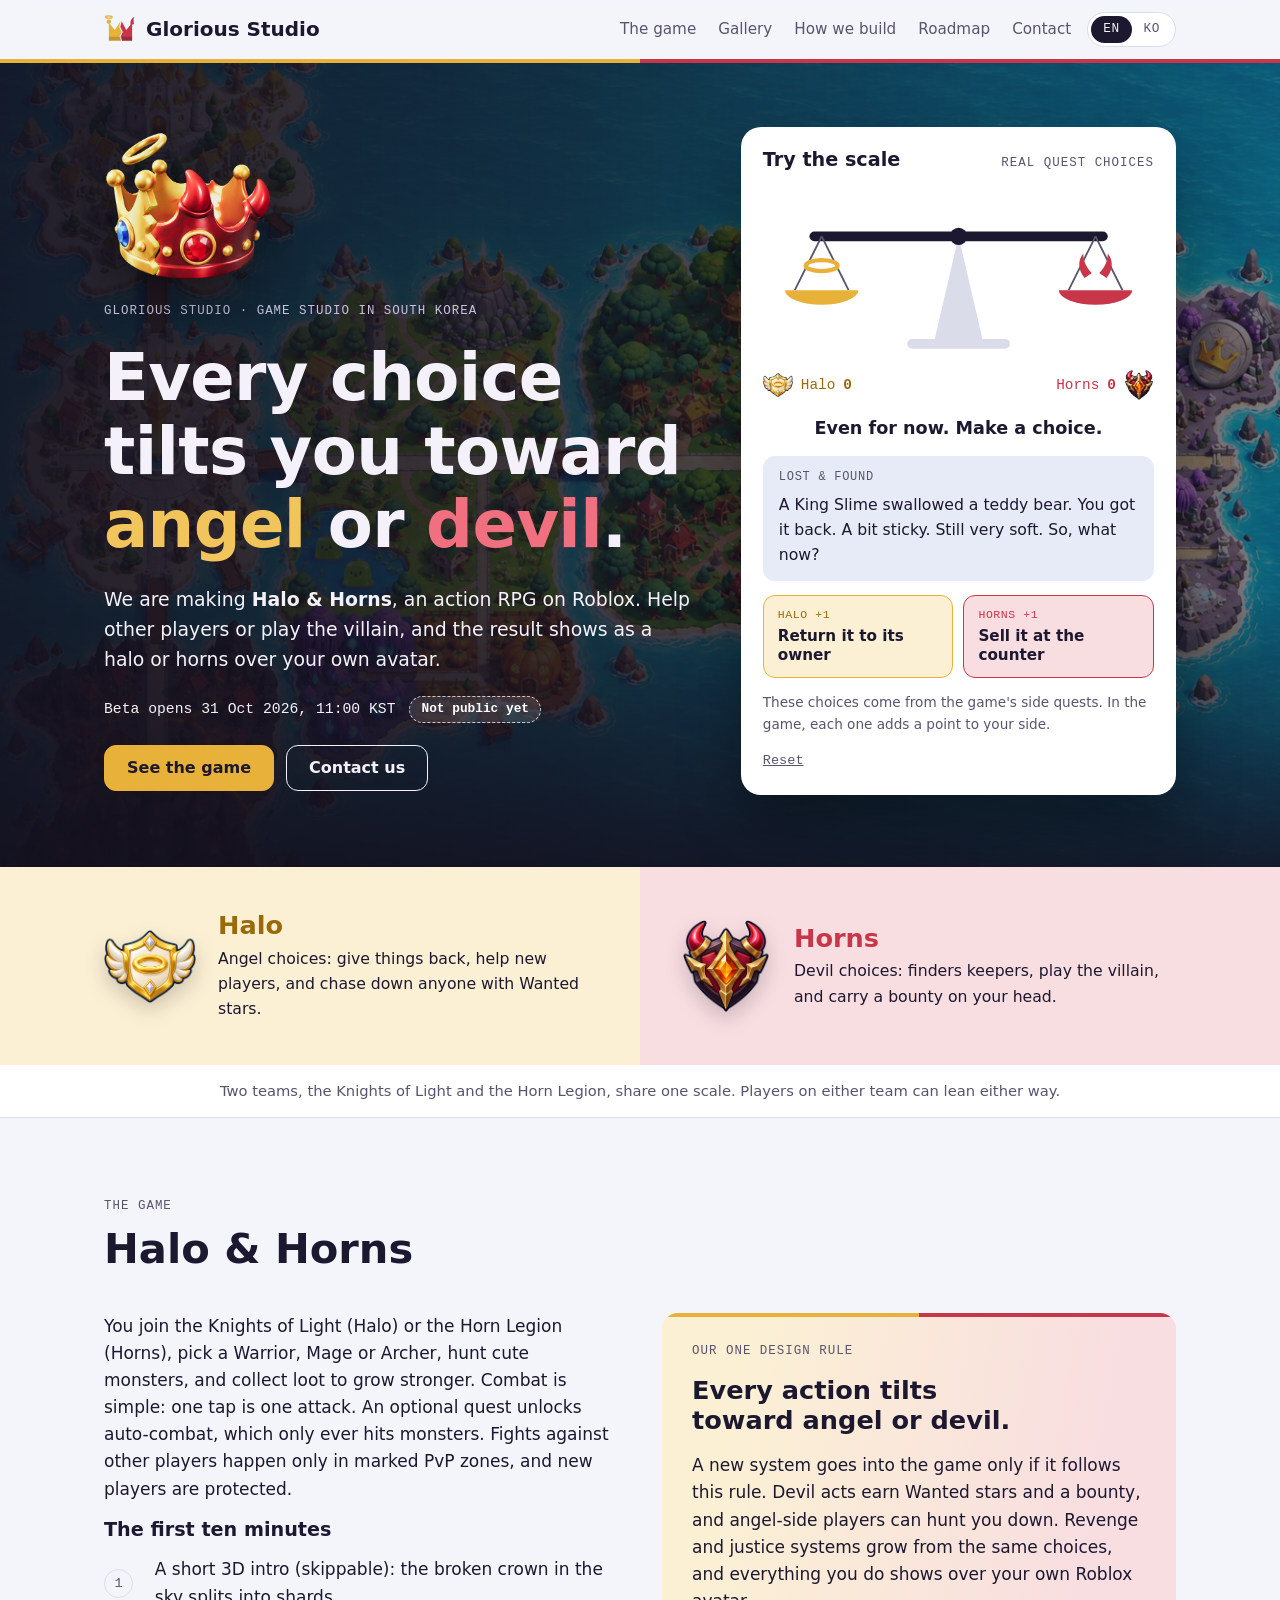
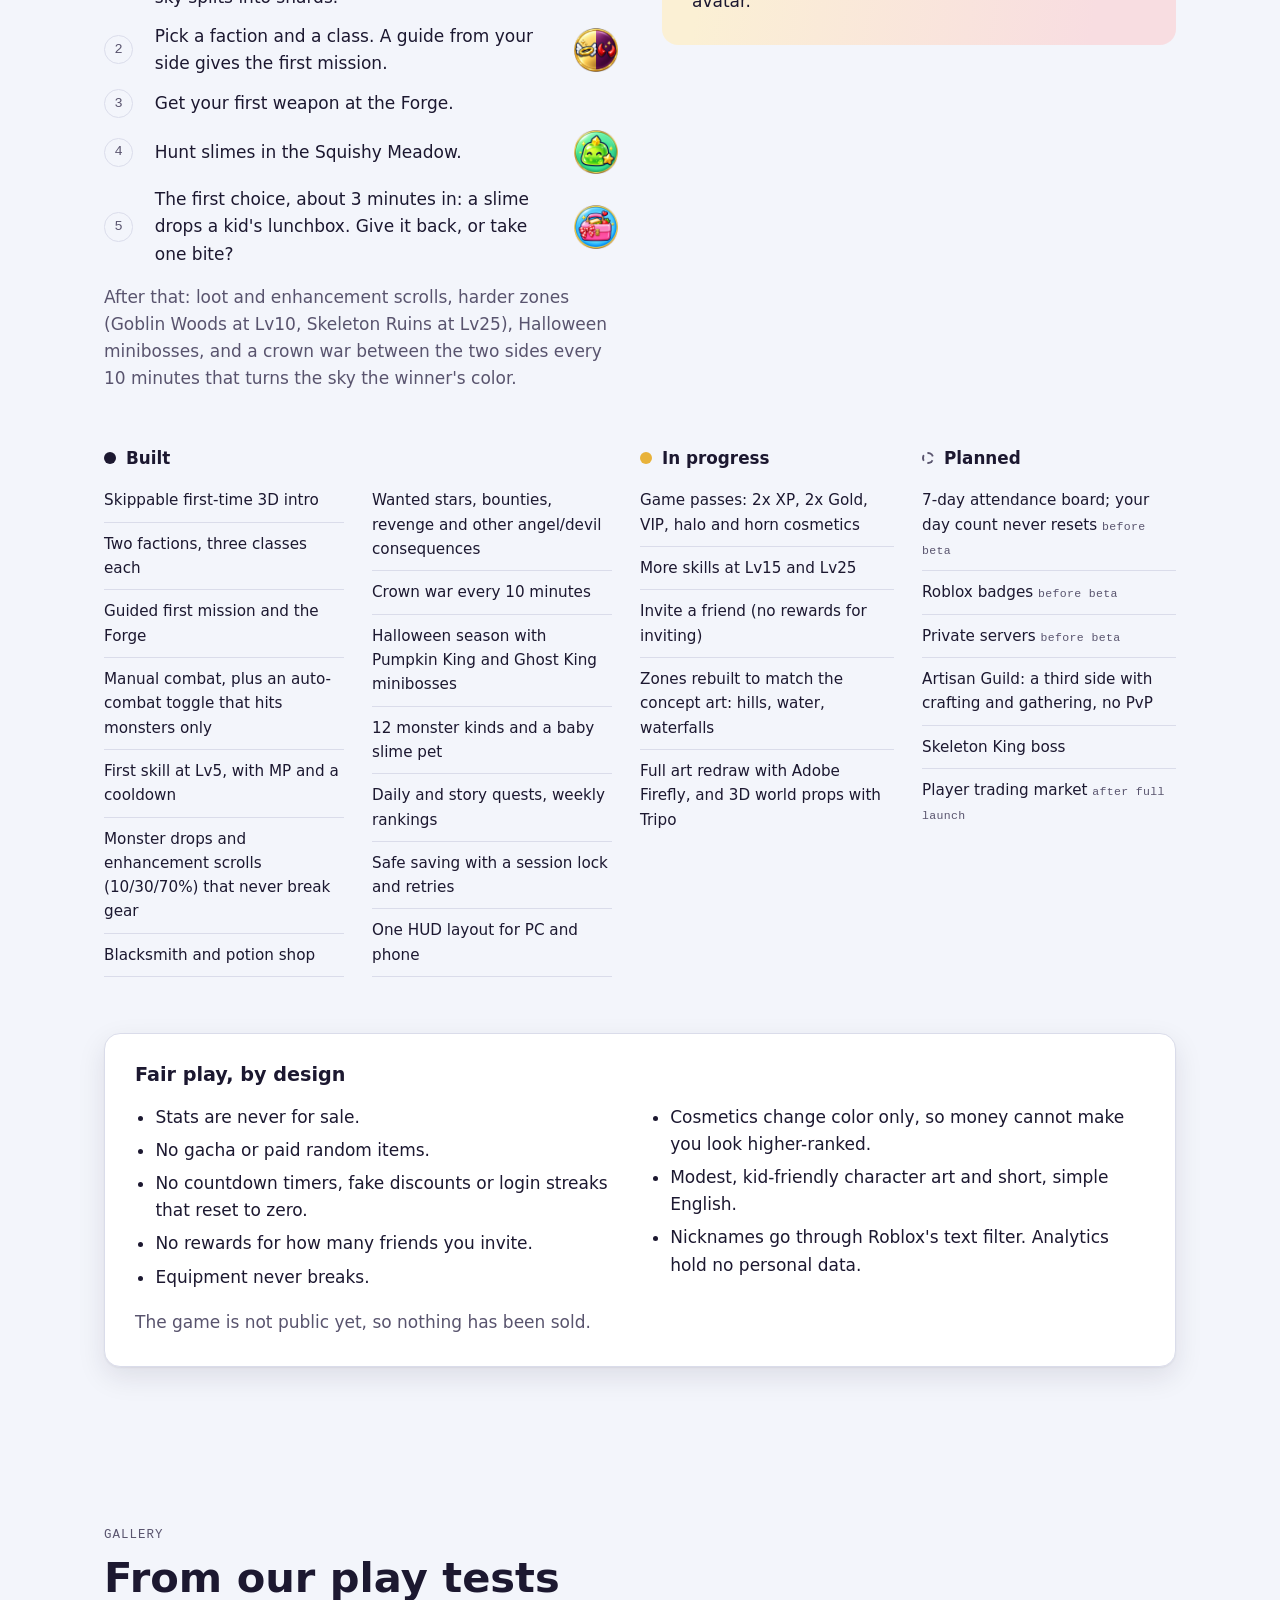
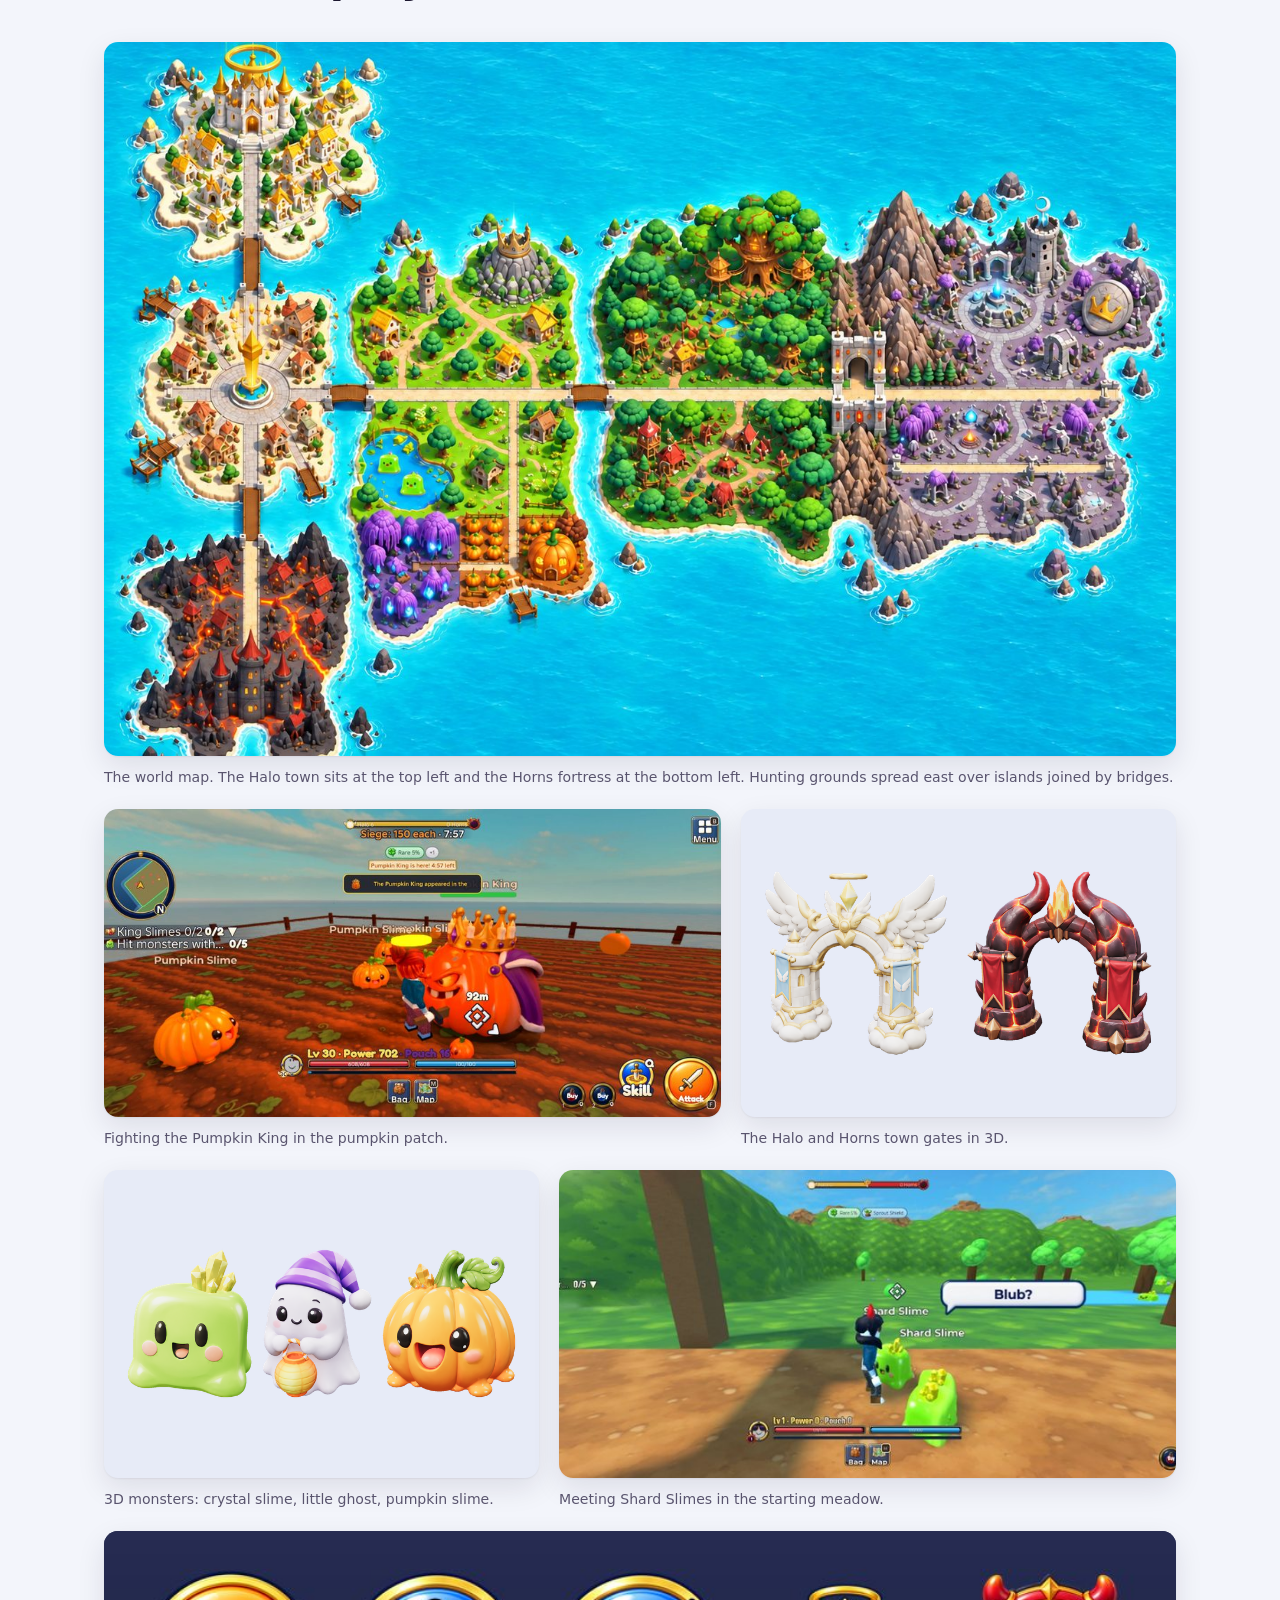
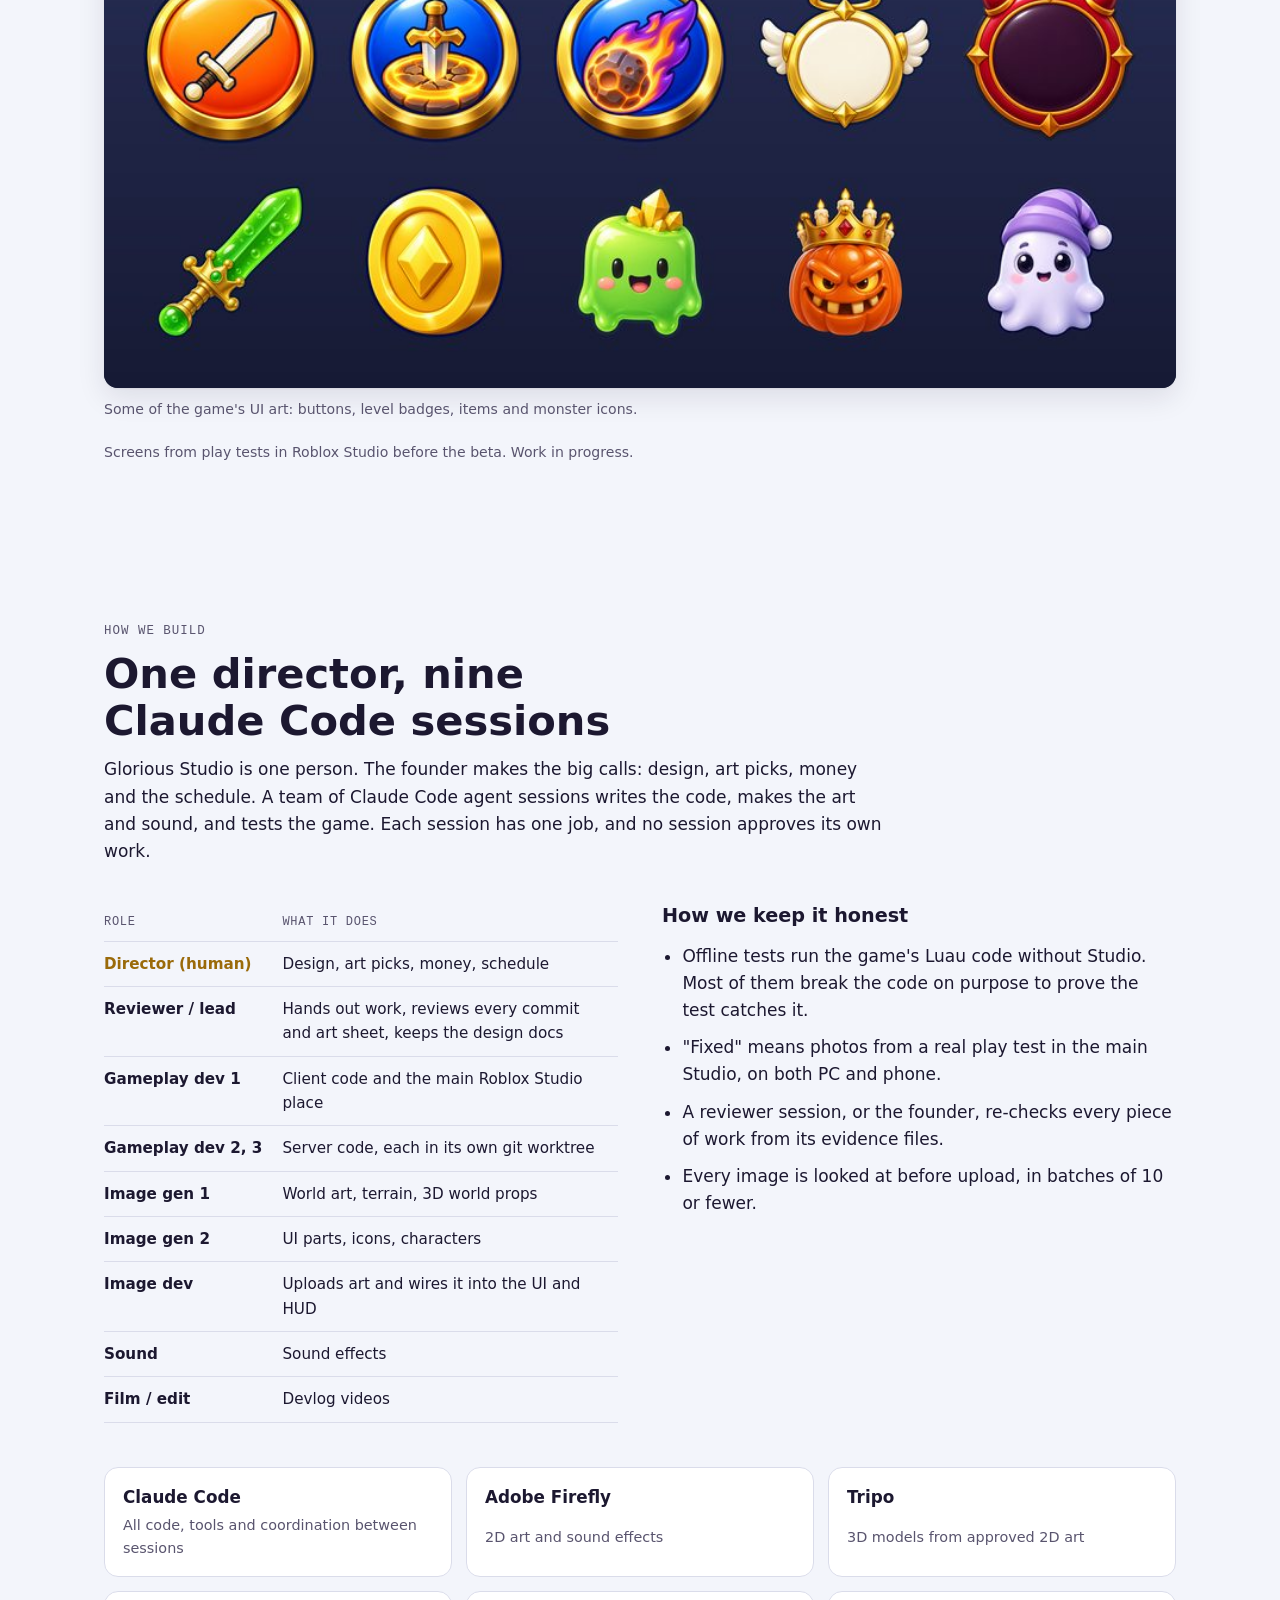
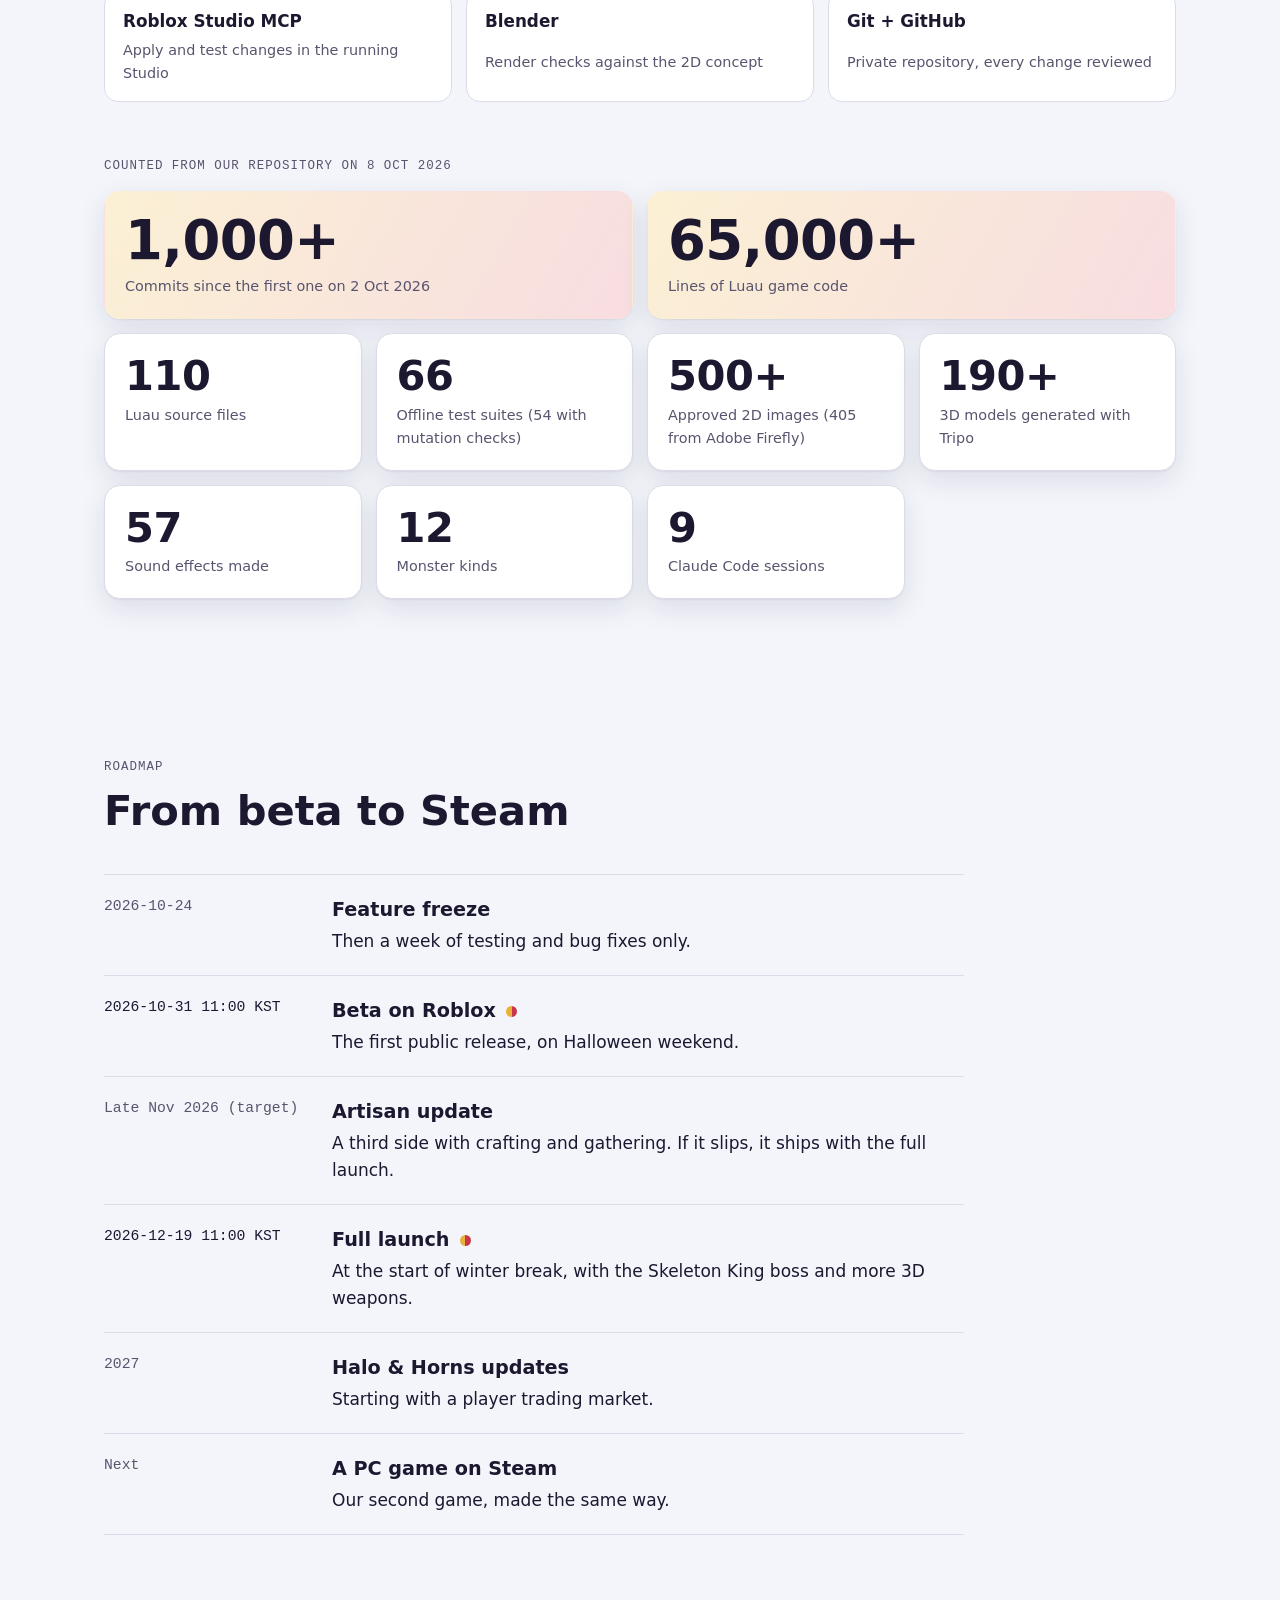
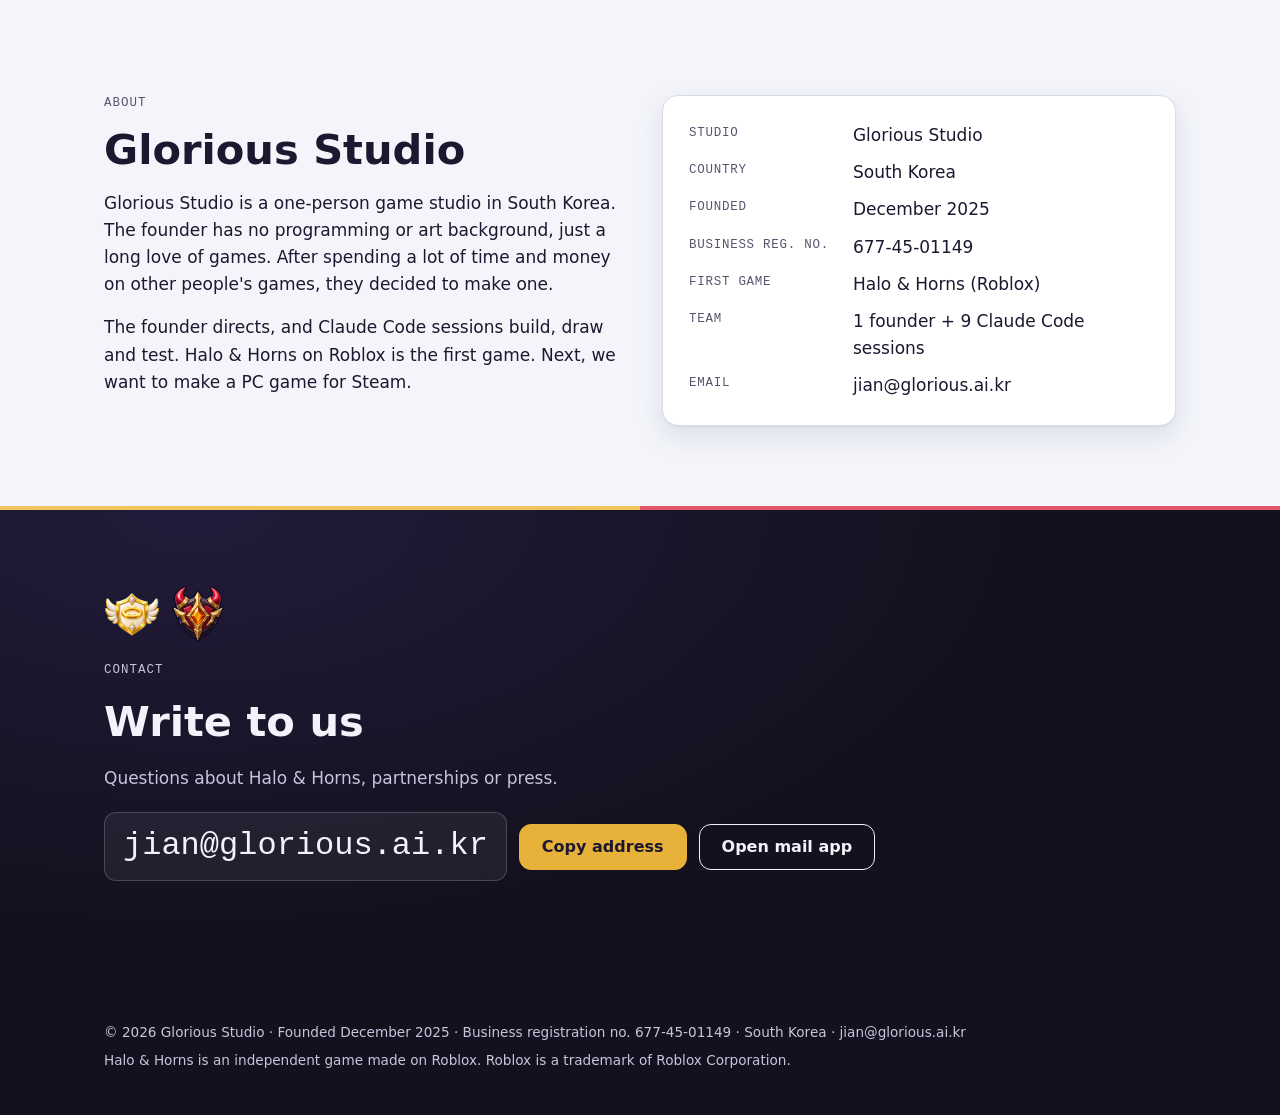
==== commit 66149249: "Founded Dec 2025 + business registration no. Co-Authored-By: Claude Opus 5.5 <noreply@anthropic.com>" ====
--- a/index.html
+++ b/index.html
@@ -706,7 +706,8 @@
       <dl class="facts" data-reveal>
         <dt><span lang="en">Studio</span><span lang="ko">스튜디오</span></dt><dd>Glorious Studio</dd>
         <dt><span lang="en">Country</span><span lang="ko">나라</span></dt><dd><span lang="en">South Korea</span><span lang="ko">대한민국</span></dd>
-        <dt><span lang="en">Started</span><span lang="ko">시작</span></dt><dd><span lang="en">October 2026</span><span lang="ko">2026년 10월</span></dd>
+        <dt><span lang="en">Founded</span><span lang="ko">설립</span></dt><dd><span lang="en">December 2025</span><span lang="ko">2025년 12월</span></dd>
+        <dt><span lang="en">Business reg. no.</span><span lang="ko">사업자등록번호</span></dt><dd>677-45-01149</dd>
         <dt><span lang="en">First game</span><span lang="ko">첫 게임</span></dt><dd><span lang="en">Halo &amp; Horns (Roblox)</span><span lang="ko">Halo &amp; Horns (선악 키우기, 로블록스)</span></dd>
         <dt><span lang="en">Team</span><span lang="ko">팀</span></dt><dd><span lang="en">1 founder + 9 Claude Code sessions</span><span lang="ko">창업자 1명 + Claude Code 세션 9개</span></dd>
         <dt><span lang="en">Email</span><span lang="ko">메일</span></dt><dd>jian@glorious.ai.kr</dd>
@@ -735,7 +736,7 @@
 
 <footer>
   <div class="wrap">
-    <span>© 2026 Glorious Studio · <span lang="en">South Korea</span><span lang="ko">대한민국</span></span>
+    <span>© 2026 Glorious Studio · <span lang="en">Founded December 2025 · Business registration no. 677-45-01149 · South Korea</span><span lang="ko">2025년 12월 설립 · 사업자등록번호 677-45-01149 · 대한민국</span> · jian@glorious.ai.kr</span>
     <span lang="en">Halo &amp; Horns is an independent game made on Roblox. Roblox is a trademark of Roblox Corporation.</span>
     <span lang="ko">Halo &amp; Horns는 로블록스에서 만드는 독립 게임입니다. Roblox는 Roblox Corporation의 상표입니다.</span>
   </div>
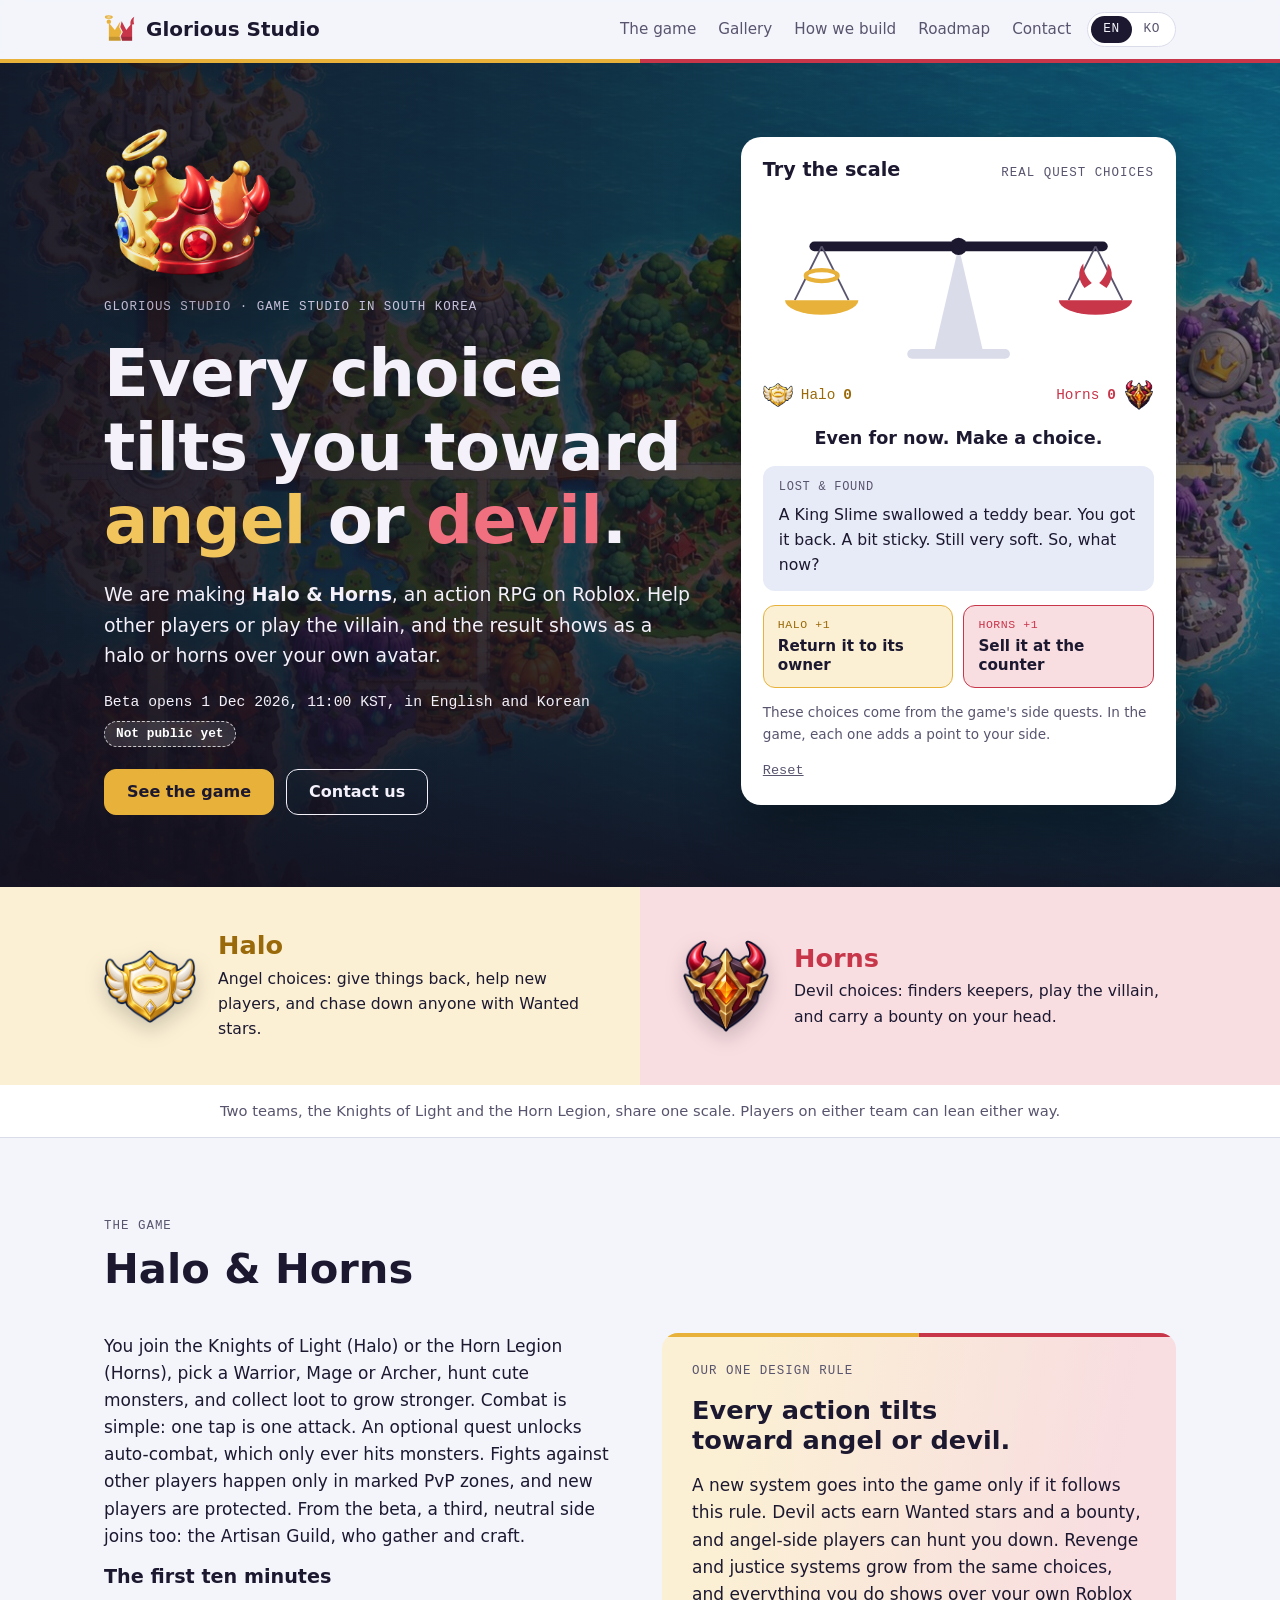
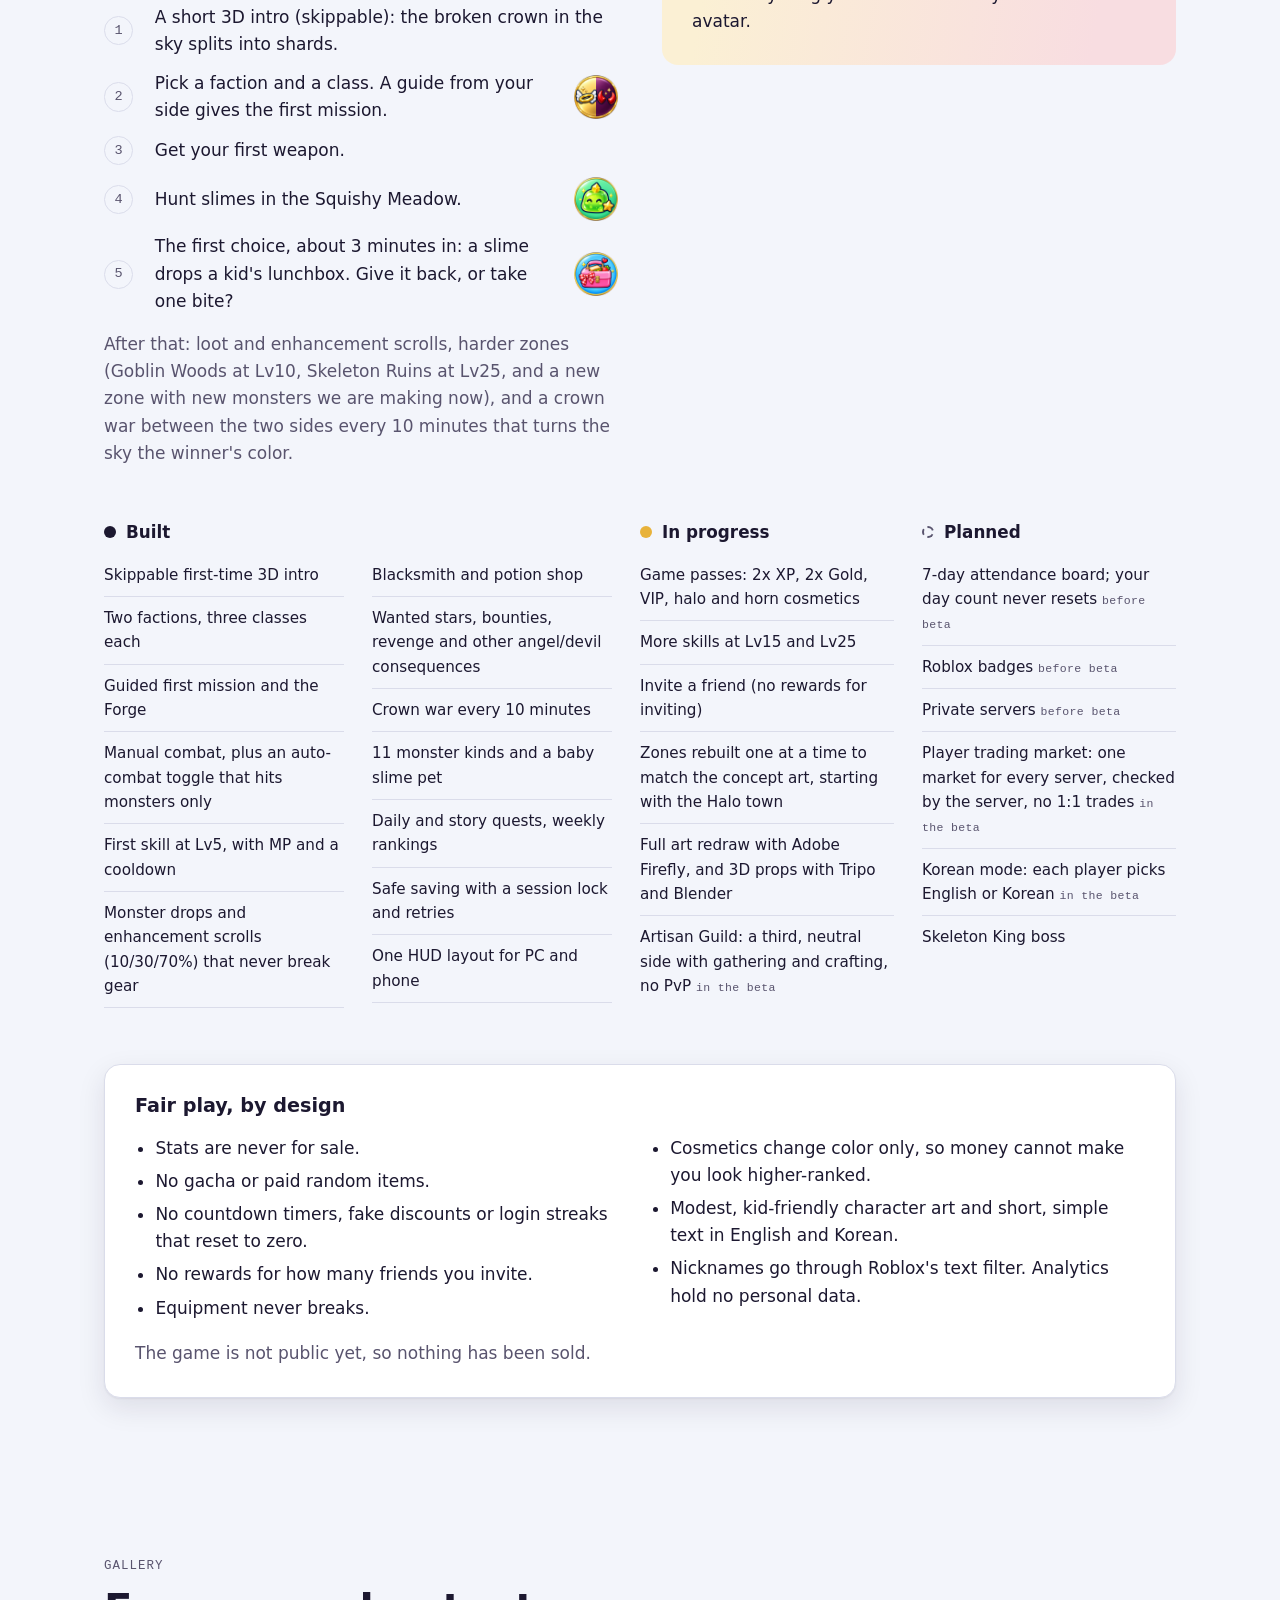
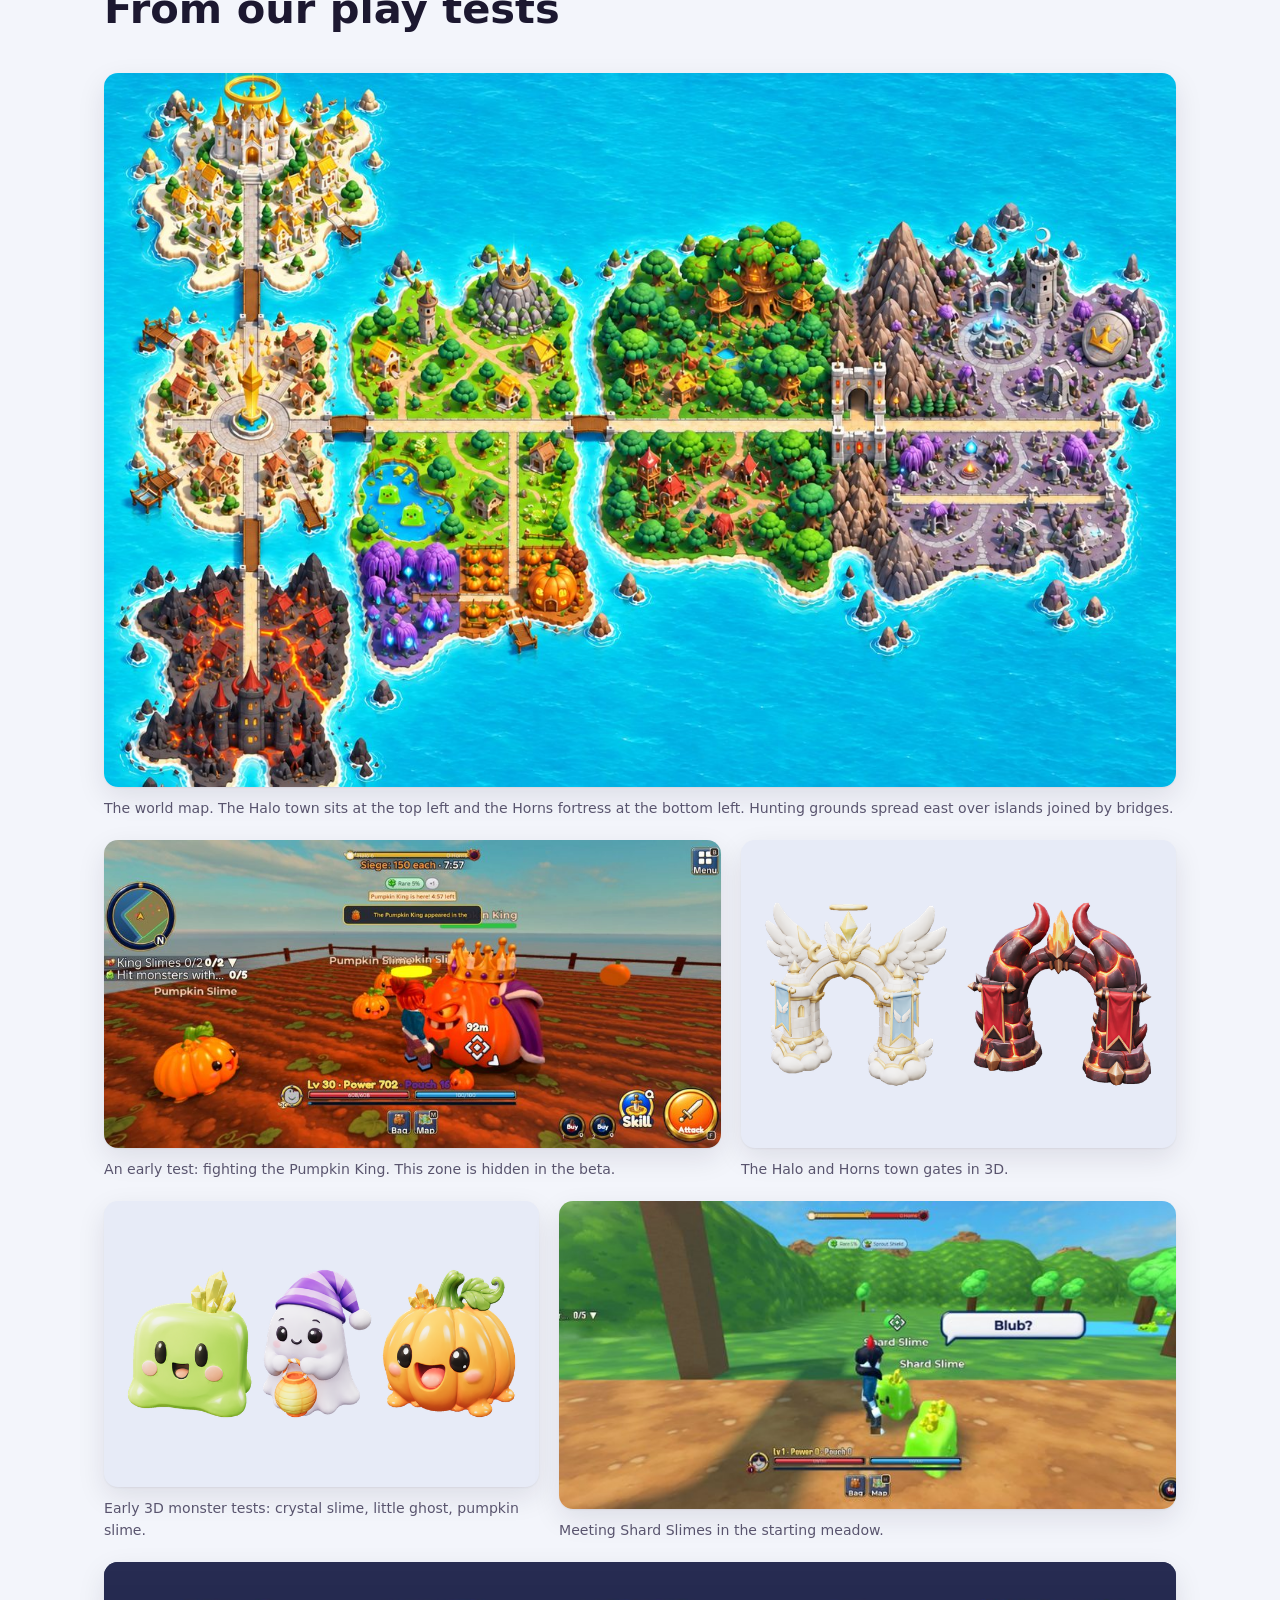
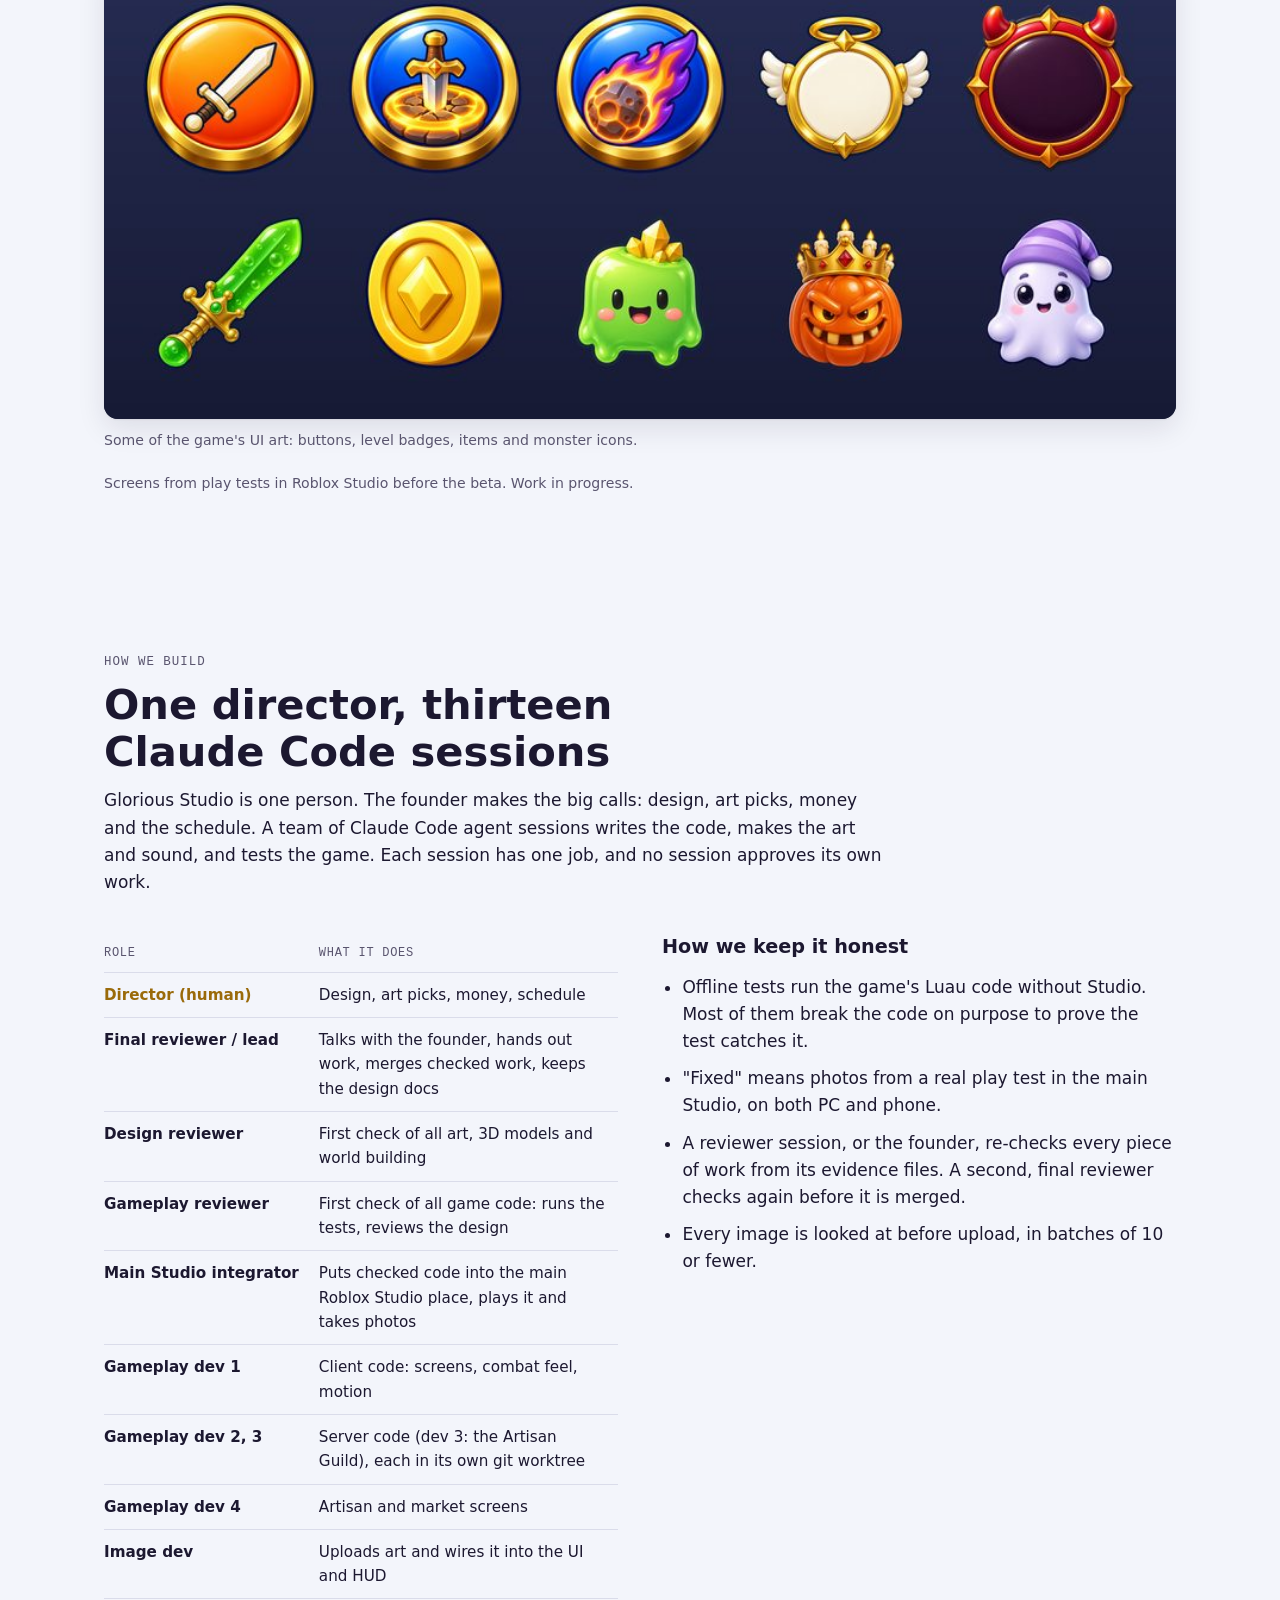
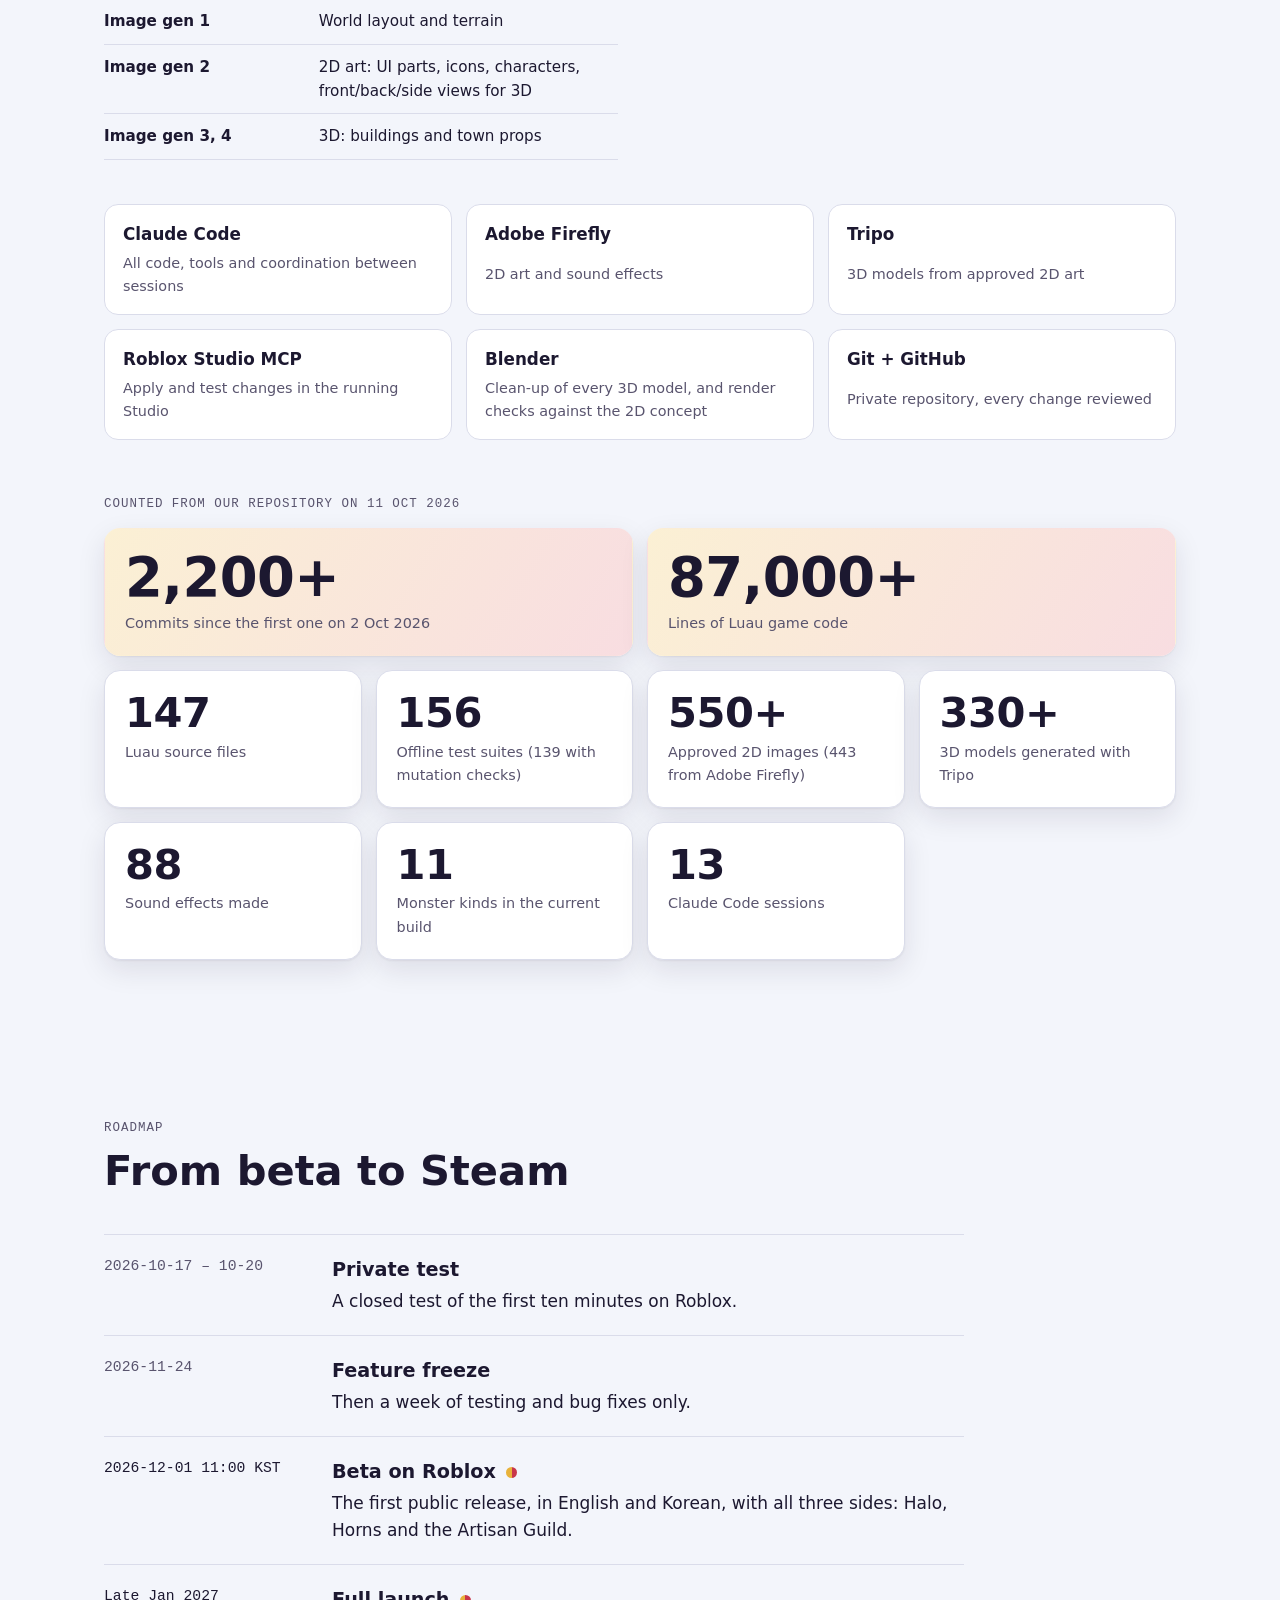
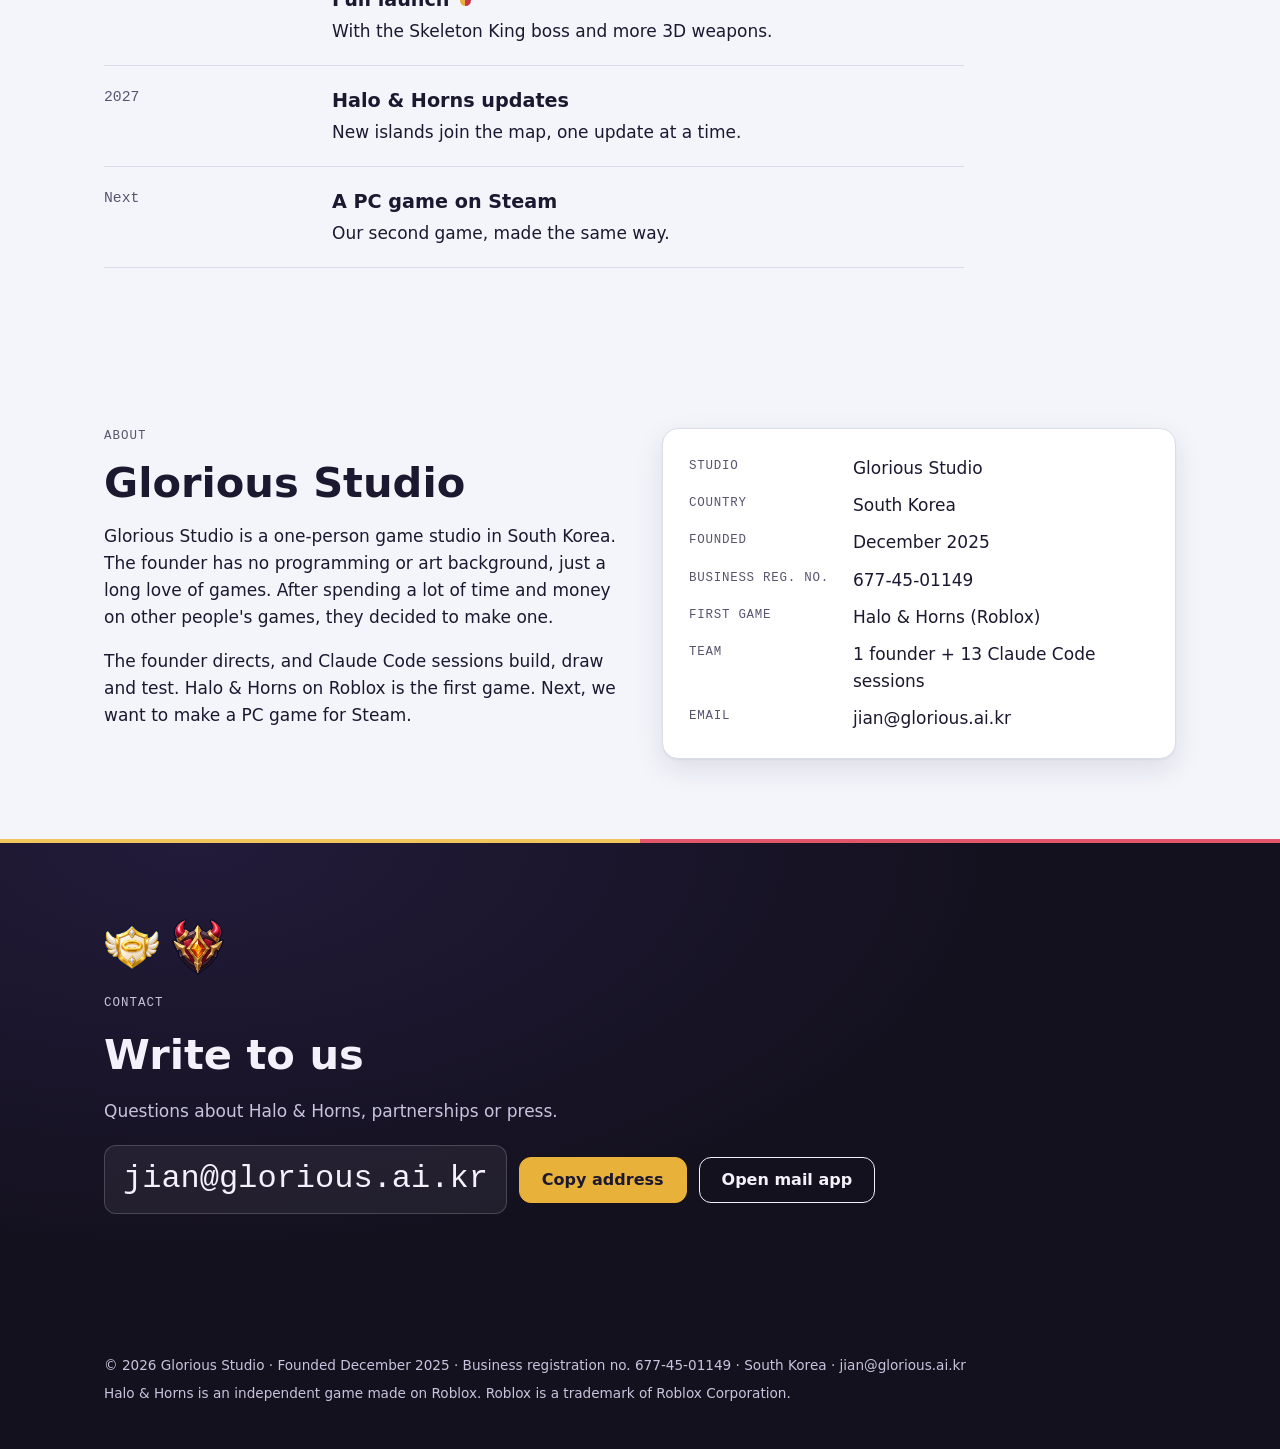
==== commit b6785edb: "Beta 1 Dec 2026 (English + Korean), Artisan Guild and market in the beta, team of 13, numbers recoun" ====
--- a/index.html
+++ b/index.html
@@ -391,7 +391,7 @@
           <p class="lead" lang="en">We are making <b>Halo &amp; Horns</b>, an action RPG on Roblox. Help other players or play the villain, and the result shows as a halo or horns over your own avatar.</p>
           <p class="lead" lang="ko">로블록스 액션 RPG <b>Halo &amp; Horns(선악 키우기)</b>를 만들고 있습니다. 다른 플레이어를 돕든 악당이 되든, 그 결과가 내 아바타 위에 후광이나 뿔로 나타납니다.</p>
           <div class="status">
-            <span><span lang="en">Beta opens 31 Oct 2026, 11:00 KST</span><span lang="ko">베타 2026년 10월 31일 11:00 (한국 시간)</span></span>
+            <span><span lang="en">Beta opens 1 Dec 2026, 11:00 KST, in English and Korean</span><span lang="ko">베타 2026년 12월 1일 11:00 (한국 시간), 영어·한국어</span></span>
             <span class="pill"><span lang="en">Not public yet</span><span lang="ko">아직 공개 전</span></span>
           </div>
           <div class="actions">
@@ -480,18 +480,18 @@
       </div>
       <div class="two">
         <div class="prose" data-reveal>
-          <p lang="en">You join the Knights of Light (Halo) or the Horn Legion (Horns), pick a Warrior, Mage or Archer, hunt cute monsters, and collect loot to grow stronger. Combat is simple: one tap is one attack. An optional quest unlocks auto-combat, which only ever hits monsters. Fights against other players happen only in marked PvP zones, and new players are protected.</p>
-          <p lang="ko">빛의 기사단(Halo)이나 뿔 군단(Horns)에 들어가 전사·마법사·궁수 중 하나를 고르고, 귀여운 몬스터를 사냥하고, 전리품을 모아 강해집니다. 전투는 쉽습니다. 한 번 누르면 한 번 공격합니다. 선택 퀘스트를 깨면 자동 전투가 열리는데, 자동 전투는 몬스터만 때립니다. 플레이어끼리의 싸움은 표시된 PvP 구역에서만 일어나고, 새로 온 플레이어는 보호받습니다.</p>
+          <p lang="en">You join the Knights of Light (Halo) or the Horn Legion (Horns), pick a Warrior, Mage or Archer, hunt cute monsters, and collect loot to grow stronger. Combat is simple: one tap is one attack. An optional quest unlocks auto-combat, which only ever hits monsters. Fights against other players happen only in marked PvP zones, and new players are protected. From the beta, a third, neutral side joins too: the Artisan Guild, who gather and craft.</p>
+          <p lang="ko">빛의 기사단(Halo)이나 뿔 군단(Horns)에 들어가 전사·마법사·궁수 중 하나를 고르고, 귀여운 몬스터를 사냥하고, 전리품을 모아 강해집니다. 전투는 쉽습니다. 한 번 누르면 한 번 공격합니다. 선택 퀘스트를 깨면 자동 전투가 열리는데, 자동 전투는 몬스터만 때립니다. 플레이어끼리의 싸움은 표시된 PvP 구역에서만 일어나고, 새로 온 플레이어는 보호받습니다. 베타부터는 세 번째 중립 진영인 장인 길드도 함께합니다. 장인은 채집하고 제작합니다.</p>
           <h3><span lang="en">The first ten minutes</span><span lang="ko">처음 10분</span></h3>
           <ol class="steps" data-stagger>
             <li><span><span lang="en">A short 3D intro (skippable): the broken crown in the sky splits into shards.</span><span lang="ko">짧은 3D 인트로(건너뛰기 가능): 하늘의 깨진 왕관이 조각으로 흩어집니다.</span></span><span></span></li>
             <li><span><span lang="en">Pick a faction and a class. A guide from your side gives the first mission.</span><span lang="ko">진영과 직업을 고릅니다. 내 진영의 안내자가 첫 임무를 줍니다.</span></span><img src="img/deco/choseside.png" width="192" height="192" alt="" loading="lazy"></li>
-            <li><span><span lang="en">Get your first weapon at the Forge.</span><span lang="ko">대장간에서 첫 무기를 받습니다.</span></span><span></span></li>
+            <li><span><span lang="en">Get your first weapon.</span><span lang="ko">첫 무기를 받습니다.</span></span><span></span></li>
             <li><span><span lang="en">Hunt slimes in the Squishy Meadow.</span><span lang="ko">말랑 초원에서 슬라임을 사냥합니다.</span></span><img src="img/deco/firstslime.png" width="192" height="192" alt="" loading="lazy"></li>
             <li><span><span lang="en">The first choice, about 3 minutes in: a slime drops a kid's lunchbox. Give it back, or take one bite?</span><span lang="ko">시작 3분쯤 첫 선택: 슬라임이 아이의 도시락을 떨어뜨렸습니다. 돌려줄까, 한 입 먹을까?</span></span><img src="img/deco/lunchbox.png" width="192" height="192" alt="" loading="lazy"></li>
           </ol>
-          <p class="muted" lang="en">After that: loot and enhancement scrolls, harder zones (Goblin Woods at Lv10, Skeleton Ruins at Lv25), Halloween minibosses, and a crown war between the two sides every 10 minutes that turns the sky the winner's color.</p>
-          <p class="muted" lang="ko">그다음: 전리품과 강화 주문서, 더 어려운 구역(고블린 숲 Lv10, 해골 폐허 Lv25), 할로윈 미니 보스, 그리고 10분마다 열리는 두 진영의 왕관 전쟁(이긴 쪽 색으로 하늘이 바뀜).</p>
+          <p class="muted" lang="en">After that: loot and enhancement scrolls, harder zones (Goblin Woods at Lv10, Skeleton Ruins at Lv25, and a new zone with new monsters we are making now), and a crown war between the two sides every 10 minutes that turns the sky the winner's color.</p>
+          <p class="muted" lang="ko">그다음: 전리품과 강화 주문서, 더 어려운 구역(고블린 숲 Lv10, 해골 폐허 Lv25, 새 몬스터가 나오는 새 구역(만드는 중)), 그리고 10분마다 열리는 두 진영의 왕관 전쟁(이긴 쪽 색으로 하늘이 바뀜).</p>
         </div>
         <div class="rule" data-reveal>
           <p class="eyebrow"><span lang="en">Our one design rule</span><span lang="ko">우리의 단 하나의 디자인 규칙</span></p>
@@ -514,8 +514,7 @@
             <li><span lang="en">Blacksmith and potion shop</span><span lang="ko">대장간과 물약 상점</span></li>
             <li><span lang="en">Wanted stars, bounties, revenge and other angel/devil consequences</span><span lang="ko">현상수배 별·현상금·복수 등 선악의 결과</span></li>
             <li><span lang="en">Crown war every 10 minutes</span><span lang="ko">10분마다 왕관 전쟁</span></li>
-            <li><span lang="en">Halloween season with Pumpkin King and Ghost King minibosses</span><span lang="ko">호박왕·유령왕 미니 보스가 나오는 할로윈 시즌</span></li>
-            <li><span lang="en">12 monster kinds and a baby slime pet</span><span lang="ko">몬스터 12종과 아기 슬라임 펫</span></li>
+            <li><span lang="en">11 monster kinds and a baby slime pet</span><span lang="ko">몬스터 11종과 아기 슬라임 펫</span></li>
             <li><span lang="en">Daily and story quests, weekly rankings</span><span lang="ko">일일·스토리 퀘스트, 주간 랭킹</span></li>
             <li><span lang="en">Safe saving with a session lock and retries</span><span lang="ko">중복 접속 잠금과 재시도가 있는 안전한 저장</span></li>
             <li><span lang="en">One HUD layout for PC and phone</span><span lang="ko">PC와 폰에 같은 HUD 배치</span></li>
@@ -527,8 +526,9 @@
             <li><span lang="en">Game passes: 2x XP, 2x Gold, VIP, halo and horn cosmetics</span><span lang="ko">게임 패스: 경험치 2배, 골드 2배, VIP, 후광·뿔 꾸미기</span></li>
             <li><span lang="en">More skills at Lv15 and Lv25</span><span lang="ko">Lv15·Lv25 추가 스킬</span></li>
             <li><span lang="en">Invite a friend (no rewards for inviting)</span><span lang="ko">친구 초대(초대 보상 없음)</span></li>
-            <li><span lang="en">Zones rebuilt to match the concept art: hills, water, waterfalls</span><span lang="ko">콘셉트 그림대로 구역 다시 만들기: 언덕·물·폭포</span></li>
-            <li><span lang="en">Full art redraw with Adobe Firefly, and 3D world props with Tripo</span><span lang="ko">Adobe Firefly로 모든 그림 새로 그리기, Tripo로 3D 소품 만들기</span></li>
+            <li><span lang="en">Zones rebuilt one at a time to match the concept art, starting with the Halo town</span><span lang="ko">콘셉트 그림대로 구역을 하나씩 다시 짓기(빛 마을부터)</span></li>
+            <li><span lang="en">Full art redraw with Adobe Firefly, and 3D props with Tripo and Blender</span><span lang="ko">Adobe Firefly로 모든 그림 새로 그리기, Tripo와 Blender로 3D 소품 만들기</span></li>
+            <li><span lang="en">Artisan Guild: a third, neutral side with gathering and crafting, no PvP</span><span lang="ko">장인 길드: 채집·제작을 하는 세 번째 중립 진영, PvP 없음</span> <span class="note"><span lang="en">in the beta</span><span lang="ko">베타에 포함</span></span></li>
           </ul>
         </div>
         <div class="col" data-reveal>
@@ -537,9 +537,9 @@
             <li><span lang="en">7-day attendance board; your day count never resets</span><span lang="ko">7일 출석판, 모은 날 수는 0으로 돌아가지 않음</span> <span class="note"><span lang="en">before beta</span><span lang="ko">베타 전</span></span></li>
             <li><span lang="en">Roblox badges</span><span lang="ko">로블록스 배지</span> <span class="note"><span lang="en">before beta</span><span lang="ko">베타 전</span></span></li>
             <li><span lang="en">Private servers</span><span lang="ko">비공개 서버</span> <span class="note"><span lang="en">before beta</span><span lang="ko">베타 전</span></span></li>
-            <li><span lang="en">Artisan Guild: a third side with crafting and gathering, no PvP</span><span lang="ko">장인 길드: 제작·채집을 하는 세 번째 진영, PvP 없음</span></li>
+            <li><span lang="en">Player trading market: one market for every server, checked by the server, no 1:1 trades</span><span lang="ko">플레이어 거래소: 모든 서버가 함께 쓰는 거래소 하나, 서버가 확인, 1:1 거래 없음</span> <span class="note"><span lang="en">in the beta</span><span lang="ko">베타에 포함</span></span></li>
+            <li><span lang="en">Korean mode: each player picks English or Korean</span><span lang="ko">한국어 모드: 플레이어마다 영어나 한국어를 고름</span> <span class="note"><span lang="en">in the beta</span><span lang="ko">베타에 포함</span></span></li>
             <li><span lang="en">Skeleton King boss</span><span lang="ko">해골왕 보스</span></li>
-            <li><span lang="en">Player trading market</span><span lang="ko">플레이어 거래 시장</span> <span class="note"><span lang="en">after full launch</span><span lang="ko">정식 출시 뒤</span></span></li>
           </ul>
         </div>
       </div>
@@ -553,7 +553,7 @@
           <li>No rewards for how many friends you invite.</li>
           <li>Equipment never breaks.</li>
           <li>Cosmetics change color only, so money cannot make you look higher-ranked.</li>
-          <li>Modest, kid-friendly character art and short, simple English.</li>
+          <li>Modest, kid-friendly character art and short, simple text in English and Korean.</li>
           <li>Nicknames go through Roblox's text filter. Analytics hold no personal data.</li>
         </ul>
         <ul lang="ko">
@@ -563,7 +563,7 @@
           <li>친구를 몇 명 초대했는지로 보상을 주지 않습니다.</li>
           <li>장비는 부서지지 않습니다.</li>
           <li>꾸미기는 색만 바뀌어서, 돈으로 더 높은 계급처럼 보일 수 없습니다.</li>
-          <li>캐릭터 그림은 단정하고 아이에게 맞게 그리고, 게임 글은 짧고 쉬운 영어로 씁니다.</li>
+          <li>캐릭터 그림은 단정하고 아이에게 맞게 그리고, 게임 글은 짧고 쉬운 영어와 한국어로 씁니다.</li>
           <li>닉네임은 로블록스 글 필터를 거칩니다. 분석 기록에는 개인정보가 없습니다.</li>
         </ul>
         <p class="muted"><span lang="en">The game is not public yet, so nothing has been sold.</span><span lang="ko">게임이 아직 공개 전이라 판매한 것은 없습니다.</span></p>
@@ -584,7 +584,7 @@
         </figure>
         <figure class="g-7" data-reveal>
           <div class="frame crop"><img src="img/shot1.jpg" width="900" height="442" loading="lazy" alt="A player fights the crowned Pumpkin King boss in the pumpkin patch while pumpkin slimes hop nearby, with the English game HUD."></div>
-          <figcaption><span lang="en">Fighting the Pumpkin King in the pumpkin patch.</span><span lang="ko">호박밭에서 호박왕과 싸우는 장면.</span></figcaption>
+          <figcaption><span lang="en">An early test: fighting the Pumpkin King. This zone is hidden in the beta.</span><span lang="ko">초기 시험: 호박왕과 싸우는 장면. 이 구역은 베타에서 숨겨 둡니다.</span></figcaption>
         </figure>
         <figure class="g-5" data-reveal>
           <div class="frame art"><img src="img/shot5.png" width="700" height="336" loading="lazy" alt="The white winged Halo town gate and the dark lava Horns town gate as 3D models."></div>
@@ -592,7 +592,7 @@
         </figure>
         <figure class="g-5" data-reveal>
           <div class="frame art"><img src="img/shot4.png" width="700" height="270" loading="lazy" alt="Three friendly 3D monsters: a crystal-topped slime cube, a little ghost with a lantern, and a smiling pumpkin slime."></div>
-          <figcaption><span lang="en">3D monsters: crystal slime, little ghost, pumpkin slime.</span><span lang="ko">3D 몬스터: 수정 슬라임, 꼬마 유령, 호박 슬라임.</span></figcaption>
+          <figcaption><span lang="en">Early 3D monster tests: crystal slime, little ghost, pumpkin slime.</span><span lang="ko">초기 3D 몬스터 시험: 수정 슬라임, 꼬마 유령, 호박 슬라임.</span></figcaption>
         </figure>
         <figure class="g-7" data-reveal>
           <div class="frame crop"><img src="img/shot2.jpg" width="900" height="344" loading="lazy" alt="A player meets two green slimes in the starting meadow; one says 'Blub?' in a speech bubble."></div>
@@ -611,7 +611,7 @@
     <div class="wrap">
       <div class="section-head" data-reveal>
         <p class="eyebrow"><span lang="en">How we build</span><span lang="ko">만드는 방법</span></p>
-        <h2><span lang="en">One director, nine Claude Code sessions</span><span lang="ko">디렉터 1명, Claude Code 세션 9개</span></h2>
+        <h2><span lang="en">One director, thirteen Claude Code sessions</span><span lang="ko">디렉터 1명, Claude Code 세션 13개</span></h2>
         <p lang="en">Glorious Studio is one person. The founder makes the big calls: design, art picks, money and the schedule. A team of Claude Code agent sessions writes the code, makes the art and sound, and tests the game. Each session has one job, and no session approves its own work.</p>
         <p lang="ko">Glorious Studio에서 일하는 사람은 한 명입니다. 창업자가 큰 결정(디자인, 그림 선택, 돈, 일정)을 하고, Claude Code 에이전트 세션 팀이 코드를 쓰고 그림과 소리를 만들고 게임을 시험합니다. 세션마다 맡은 일이 하나씩 있고, 어떤 세션도 자기 일을 스스로 승인하지 못합니다.</p>
       </div>
@@ -621,14 +621,17 @@
             <thead><tr><th><span lang="en">Role</span><span lang="ko">역할</span></th><th><span lang="en">What it does</span><span lang="ko">하는 일</span></th></tr></thead>
             <tbody>
               <tr class="human"><td><span lang="en">Director (human)</span><span lang="ko">디렉터 (사람)</span></td><td><span lang="en">Design, art picks, money, schedule</span><span lang="ko">디자인, 그림 선택, 돈, 일정</span></td></tr>
-              <tr><td><span lang="en">Reviewer / lead</span><span lang="ko">검수 / 리드</span></td><td><span lang="en">Hands out work, reviews every commit and art sheet, keeps the design docs</span><span lang="ko">일을 나누고, 모든 커밋과 그림 시트를 검토하고, 설계 문서를 관리</span></td></tr>
-              <tr><td><span lang="en">Gameplay dev 1</span><span lang="ko">게임성 개발 1</span></td><td><span lang="en">Client code and the main Roblox Studio place</span><span lang="ko">클라이언트 코드와 메인 로블록스 스튜디오</span></td></tr>
-              <tr><td><span lang="en">Gameplay dev 2, 3</span><span lang="ko">게임성 개발 2·3</span></td><td><span lang="en">Server code, each in its own git worktree</span><span lang="ko">서버 코드(각자 따로 된 git 작업 폴더에서)</span></td></tr>
-              <tr><td><span lang="en">Image gen 1</span><span lang="ko">이미지 생성 1</span></td><td><span lang="en">World art, terrain, 3D world props</span><span lang="ko">세계 그림, 지형, 3D 소품</span></td></tr>
-              <tr><td><span lang="en">Image gen 2</span><span lang="ko">이미지 생성 2</span></td><td><span lang="en">UI parts, icons, characters</span><span lang="ko">UI 부품, 아이콘, 캐릭터</span></td></tr>
+              <tr><td><span lang="en">Final reviewer / lead</span><span lang="ko">최종 검수 / 리드</span></td><td><span lang="en">Talks with the founder, hands out work, merges checked work, keeps the design docs</span><span lang="ko">창업자와 이야기하고, 일을 나누고, 확인된 작업을 합치고, 설계 문서를 관리</span></td></tr>
+              <tr><td><span lang="en">Design reviewer</span><span lang="ko">디자인 검수</span></td><td><span lang="en">First check of all art, 3D models and world building</span><span lang="ko">그림·3D 모델·장소 작업을 먼저 검토</span></td></tr>
+              <tr><td><span lang="en">Gameplay reviewer</span><span lang="ko">게임성 검수</span></td><td><span lang="en">First check of all game code: runs the tests, reviews the design</span><span lang="ko">게임 코드를 먼저 검토: 시험을 돌리고 설계를 봄</span></td></tr>
+              <tr><td><span lang="en">Main Studio integrator</span><span lang="ko">메인 반영</span></td><td><span lang="en">Puts checked code into the main Roblox Studio place, plays it and takes photos</span><span lang="ko">확인된 코드를 메인 로블록스 스튜디오에 넣고, 플레이하고 사진을 찍음</span></td></tr>
+              <tr><td><span lang="en">Gameplay dev 1</span><span lang="ko">게임성 개발 1</span></td><td><span lang="en">Client code: screens, combat feel, motion</span><span lang="ko">클라이언트 코드: 화면, 전투 느낌, 동작</span></td></tr>
+              <tr><td><span lang="en">Gameplay dev 2, 3</span><span lang="ko">게임성 개발 2·3</span></td><td><span lang="en">Server code (dev 3: the Artisan Guild), each in its own git worktree</span><span lang="ko">서버 코드(개발 3은 장인 길드), 각자 따로 된 git 작업 폴더에서</span></td></tr>
+              <tr><td><span lang="en">Gameplay dev 4</span><span lang="ko">게임성 개발 4</span></td><td><span lang="en">Artisan and market screens</span><span lang="ko">장인·거래소 화면</span></td></tr>
               <tr><td><span lang="en">Image dev</span><span lang="ko">이미지 개발</span></td><td><span lang="en">Uploads art and wires it into the UI and HUD</span><span lang="ko">그림 업로드, UI·HUD 연결</span></td></tr>
-              <tr><td><span lang="en">Sound</span><span lang="ko">소리</span></td><td><span lang="en">Sound effects</span><span lang="ko">효과음</span></td></tr>
-              <tr><td><span lang="en">Film / edit</span><span lang="ko">촬영 편집</span></td><td><span lang="en">Devlog videos</span><span lang="ko">개발 일지 영상</span></td></tr>
+              <tr><td><span lang="en">Image gen 1</span><span lang="ko">이미지 생성 1</span></td><td><span lang="en">World layout and terrain</span><span lang="ko">장소 배치와 지형</span></td></tr>
+              <tr><td><span lang="en">Image gen 2</span><span lang="ko">이미지 생성 2</span></td><td><span lang="en">2D art: UI parts, icons, characters, front/back/side views for 3D</span><span lang="ko">2D 그림: UI 부품, 아이콘, 캐릭터, 3D용 앞·뒤·옆 그림</span></td></tr>
+              <tr><td><span lang="en">Image gen 3, 4</span><span lang="ko">이미지 생성 3·4</span></td><td><span lang="en">3D: buildings and town props</span><span lang="ko">3D: 건물과 마을 소품</span></td></tr>
             </tbody>
           </table>
         </div>
@@ -637,13 +640,13 @@
           <ul class="habits" lang="en">
             <li>Offline tests run the game's Luau code without Studio. Most of them break the code on purpose to prove the test catches it.</li>
             <li>"Fixed" means photos from a real play test in the main Studio, on both PC and phone.</li>
-            <li>A reviewer session, or the founder, re-checks every piece of work from its evidence files.</li>
+            <li>A reviewer session, or the founder, re-checks every piece of work from its evidence files. A second, final reviewer checks again before it is merged.</li>
             <li>Every image is looked at before upload, in batches of 10 or fewer.</li>
           </ul>
           <ul class="habits" lang="ko">
             <li>오프라인 시험이 스튜디오 없이 게임의 Luau 코드를 돌립니다. 대부분은 코드를 일부러 망가뜨려서 시험이 그걸 잡아내는지까지 확인합니다.</li>
             <li>'고쳤다'는 메인 스튜디오에서 PC와 폰 둘 다 실제로 플레이한 사진이 있다는 뜻입니다.</li>
-            <li>모든 작업은 검수 세션이나 창업자가 증거 파일로 다시 확인합니다.</li>
+            <li>모든 작업은 검수 세션이나 창업자가 증거 파일로 다시 확인합니다. 합치기 전에는 최종 검수가 한 번 더 봅니다.</li>
             <li>모든 그림은 업로드 전에 눈으로 보고, 10장 이하씩 올립니다.</li>
           </ul>
         </div>
@@ -654,23 +657,23 @@
         <div class="tool"><b>Adobe Firefly</b><span lang="en">2D art and sound effects</span><span lang="ko">2D 그림과 효과음</span></div>
         <div class="tool"><b>Tripo</b><span lang="en">3D models from approved 2D art</span><span lang="ko">승인된 2D 그림으로 3D 모델</span></div>
         <div class="tool"><b>Roblox Studio MCP</b><span lang="en">Apply and test changes in the running Studio</span><span lang="ko">실행 중인 스튜디오에 바로 적용하고 시험</span></div>
-        <div class="tool"><b>Blender</b><span lang="en">Render checks against the 2D concept</span><span lang="ko">2D 콘셉트 그림과 비교하는 렌더 확인</span></div>
+        <div class="tool"><b>Blender</b><span lang="en">Clean-up of every 3D model, and render checks against the 2D concept</span><span lang="ko">모든 3D 모델 손보기, 2D 콘셉트 그림과 비교하는 렌더 확인</span></div>
         <div class="tool"><b>Git + GitHub</b><span lang="en">Private repository, every change reviewed</span><span lang="ko">비공개 저장소, 모든 변경 검토</span></div>
       </div>
 
       <div class="numbers">
-        <p class="eyebrow"><span lang="en">Counted from our repository on 8 Oct 2026</span><span lang="ko">2026년 10월 8일 저장소에서 센 숫자</span></p>
+        <p class="eyebrow"><span lang="en">Counted from our repository on 11 Oct 2026</span><span lang="ko">2026년 10월 11일 저장소에서 센 숫자</span></p>
         <dl data-stagger>
-          <div class="big"><dt><span lang="en">Commits since the first one on 2 Oct 2026</span><span lang="ko">2026년 10월 2일 첫 커밋부터 쌓인 커밋</span></dt><dd>1,000+</dd></div>
-          <div class="big"><dt><span lang="en">Lines of Luau game code</span><span lang="ko">Luau 게임 코드 줄 수</span></dt><dd>65,000+</dd></div>
-          <div><dt><span lang="en">Luau source files</span><span lang="ko">Luau 소스 파일</span></dt><dd>110</dd></div>
-          <div><dt><span lang="en">Offline test suites (54 with mutation checks)</span><span lang="ko">오프라인 시험 묶음 (54개는 코드를 일부러 망가뜨려 보는 검사 포함)</span></dt><dd>66</dd></div>
-          <div><dt><span lang="en">Approved 2D images (405 from Adobe Firefly)</span><span lang="ko">승인된 2D 그림 (405개는 Adobe Firefly)</span></dt><dd>500+</dd></div>
-          <div><dt><span lang="en">3D models generated with Tripo</span><span lang="ko">Tripo로 만든 3D 모델</span></dt><dd>190+</dd></div>
-          <div><dt><span lang="en">Sound effects made</span><span lang="ko">만든 효과음</span></dt><dd>57</dd></div>
-          <div><dt><span lang="en">Monster kinds</span><span lang="ko">몬스터 종류</span></dt><dd>12</dd></div>
-          <div><dt><span lang="en">Claude Code sessions</span><span lang="ko">Claude Code 세션</span></dt><dd>9</dd></div>
-          <div><dt><span lang="en">Days until the beta</span><span lang="ko">베타까지 남은 날</span></dt><dd id="days-left">23</dd></div>
+          <div class="big"><dt><span lang="en">Commits since the first one on 2 Oct 2026</span><span lang="ko">2026년 10월 2일 첫 커밋부터 쌓인 커밋</span></dt><dd>2,200+</dd></div>
+          <div class="big"><dt><span lang="en">Lines of Luau game code</span><span lang="ko">Luau 게임 코드 줄 수</span></dt><dd>87,000+</dd></div>
+          <div><dt><span lang="en">Luau source files</span><span lang="ko">Luau 소스 파일</span></dt><dd>147</dd></div>
+          <div><dt><span lang="en">Offline test suites (139 with mutation checks)</span><span lang="ko">오프라인 시험 묶음 (139개는 코드를 일부러 망가뜨려 보는 검사 포함)</span></dt><dd>156</dd></div>
+          <div><dt><span lang="en">Approved 2D images (443 from Adobe Firefly)</span><span lang="ko">승인된 2D 그림 (443개는 Adobe Firefly)</span></dt><dd>550+</dd></div>
+          <div><dt><span lang="en">3D models generated with Tripo</span><span lang="ko">Tripo로 만든 3D 모델</span></dt><dd>330+</dd></div>
+          <div><dt><span lang="en">Sound effects made</span><span lang="ko">만든 효과음</span></dt><dd>88</dd></div>
+          <div><dt><span lang="en">Monster kinds in the current build</span><span lang="ko">지금 빌드의 몬스터 종류</span></dt><dd>11</dd></div>
+          <div><dt><span lang="en">Claude Code sessions</span><span lang="ko">Claude Code 세션</span></dt><dd>13</dd></div>
+          <div><dt><span lang="en">Days until the beta</span><span lang="ko">베타까지 남은 날</span></dt><dd id="days-left">51</dd></div>
         </dl>
       </div>
     </div>
@@ -683,11 +686,11 @@
         <h2><span lang="en">From beta to Steam</span><span lang="ko">베타에서 스팀까지</span></h2>
       </div>
       <ol class="road" data-stagger>
-        <li><time class="when" datetime="2026-10-24">2026-10-24</time><div><b><span lang="en">Feature freeze</span><span lang="ko">기능 마감</span></b><span lang="en">Then a week of testing and bug fixes only.</span><span lang="ko">그 뒤 일주일은 시험과 버그 수정만 합니다.</span></div></li>
-        <li class="key"><time class="when" datetime="2026-10-31T11:00+09:00">2026-10-31 11:00 KST</time><div><b><span lang="en">Beta on Roblox</span><span lang="ko">로블록스 베타</span></b><span lang="en">The first public release, on Halloween weekend.</span><span lang="ko">할로윈 주말에 처음 공개합니다.</span></div></li>
-        <li><span class="when"><span lang="en">Late Nov 2026 (target)</span><span lang="ko">2026년 11월 말 (목표)</span></span><div><b><span lang="en">Artisan update</span><span lang="ko">장인 업데이트</span></b><span lang="en">A third side with crafting and gathering. If it slips, it ships with the full launch.</span><span lang="ko">제작·채집을 하는 세 번째 진영. 늦어지면 정식 출시 때 함께 나옵니다.</span></div></li>
-        <li class="key"><time class="when" datetime="2026-12-19T11:00+09:00">2026-12-19 11:00 KST</time><div><b><span lang="en">Full launch</span><span lang="ko">정식 출시</span></b><span lang="en">At the start of winter break, with the Skeleton King boss and more 3D weapons.</span><span lang="ko">겨울방학이 시작될 무렵, 해골왕 보스와 더 많은 3D 무기를 더합니다.</span></div></li>
-        <li><span class="when">2027</span><div><b><span lang="en">Halo &amp; Horns updates</span><span lang="ko">Halo &amp; Horns 업데이트</span></b><span lang="en">Starting with a player trading market.</span><span lang="ko">플레이어 거래 시장부터 시작합니다.</span></div></li>
+        <li><span class="when"><time datetime="2026-10-17">2026-10-17</time> – <time datetime="2026-10-20">10-20</time></span><div><b><span lang="en">Private test</span><span lang="ko">비공개 시험</span></b><span lang="en">A closed test of the first ten minutes on Roblox.</span><span lang="ko">로블록스에서 처음 10분을 비공개로 시험합니다.</span></div></li>
+        <li><time class="when" datetime="2026-11-24">2026-11-24</time><div><b><span lang="en">Feature freeze</span><span lang="ko">기능 마감</span></b><span lang="en">Then a week of testing and bug fixes only.</span><span lang="ko">그 뒤 일주일은 시험과 버그 수정만 합니다.</span></div></li>
+        <li class="key"><time class="when" datetime="2026-12-01T11:00+09:00">2026-12-01 11:00 KST</time><div><b><span lang="en">Beta on Roblox</span><span lang="ko">로블록스 베타</span></b><span lang="en">The first public release, in English and Korean, with all three sides: Halo, Horns and the Artisan Guild.</span><span lang="ko">영어와 한국어로 처음 공개합니다. Halo, Horns, 장인 길드 세 진영이 모두 나옵니다.</span></div></li>
+        <li class="key"><span class="when"><span lang="en">Late Jan 2027</span><span lang="ko">2027년 1월 말</span></span><div><b><span lang="en">Full launch</span><span lang="ko">정식 출시</span></b><span lang="en">With the Skeleton King boss and more 3D weapons.</span><span lang="ko">해골왕 보스와 더 많은 3D 무기를 더합니다.</span></div></li>
+        <li><span class="when">2027</span><div><b><span lang="en">Halo &amp; Horns updates</span><span lang="ko">Halo &amp; Horns 업데이트</span></b><span lang="en">New islands join the map, one update at a time.</span><span lang="ko">업데이트마다 지도에 새 섬이 하나씩 늘어납니다.</span></div></li>
         <li><span class="when"><span lang="en">Next</span><span lang="ko">그다음</span></span><div><b><span lang="en">A PC game on Steam</span><span lang="ko">스팀 PC 게임</span></b><span lang="en">Our second game, made the same way.</span><span lang="ko">같은 방식으로 만드는 두 번째 게임.</span></div></li>
       </ol>
     </div>
@@ -709,7 +712,7 @@
         <dt><span lang="en">Founded</span><span lang="ko">설립</span></dt><dd><span lang="en">December 2025</span><span lang="ko">2025년 12월</span></dd>
         <dt><span lang="en">Business reg. no.</span><span lang="ko">사업자등록번호</span></dt><dd>677-45-01149</dd>
         <dt><span lang="en">First game</span><span lang="ko">첫 게임</span></dt><dd><span lang="en">Halo &amp; Horns (Roblox)</span><span lang="ko">Halo &amp; Horns (선악 키우기, 로블록스)</span></dd>
-        <dt><span lang="en">Team</span><span lang="ko">팀</span></dt><dd><span lang="en">1 founder + 9 Claude Code sessions</span><span lang="ko">창업자 1명 + Claude Code 세션 9개</span></dd>
+        <dt><span lang="en">Team</span><span lang="ko">팀</span></dt><dd><span lang="en">1 founder + 13 Claude Code sessions</span><span lang="ko">창업자 1명 + Claude Code 세션 13개</span></dd>
         <dt><span lang="en">Email</span><span lang="ko">메일</span></dt><dd>jian@glorious.ai.kr</dd>
       </dl>
     </div>
@@ -837,8 +840,8 @@
     state.halo = 0; state.horns = 0; state.q = 0; renderQuest(); renderLean(); tilt();
   });
 
-  /* days until the beta (31 Oct 2026, 11:00 KST) */
-  var left = Math.ceil((Date.UTC(2026, 9, 31, 2, 0) - Date.now()) / 86400000);
+  /* days until the beta (1 Dec 2026, 11:00 KST) */
+  var left = Math.ceil((Date.UTC(2026, 11, 1, 2, 0) - Date.now()) / 86400000);
   var dl = document.getElementById("days-left");
   if (left > 0) dl.textContent = String(left);
   else dl.closest("div").hidden = true;
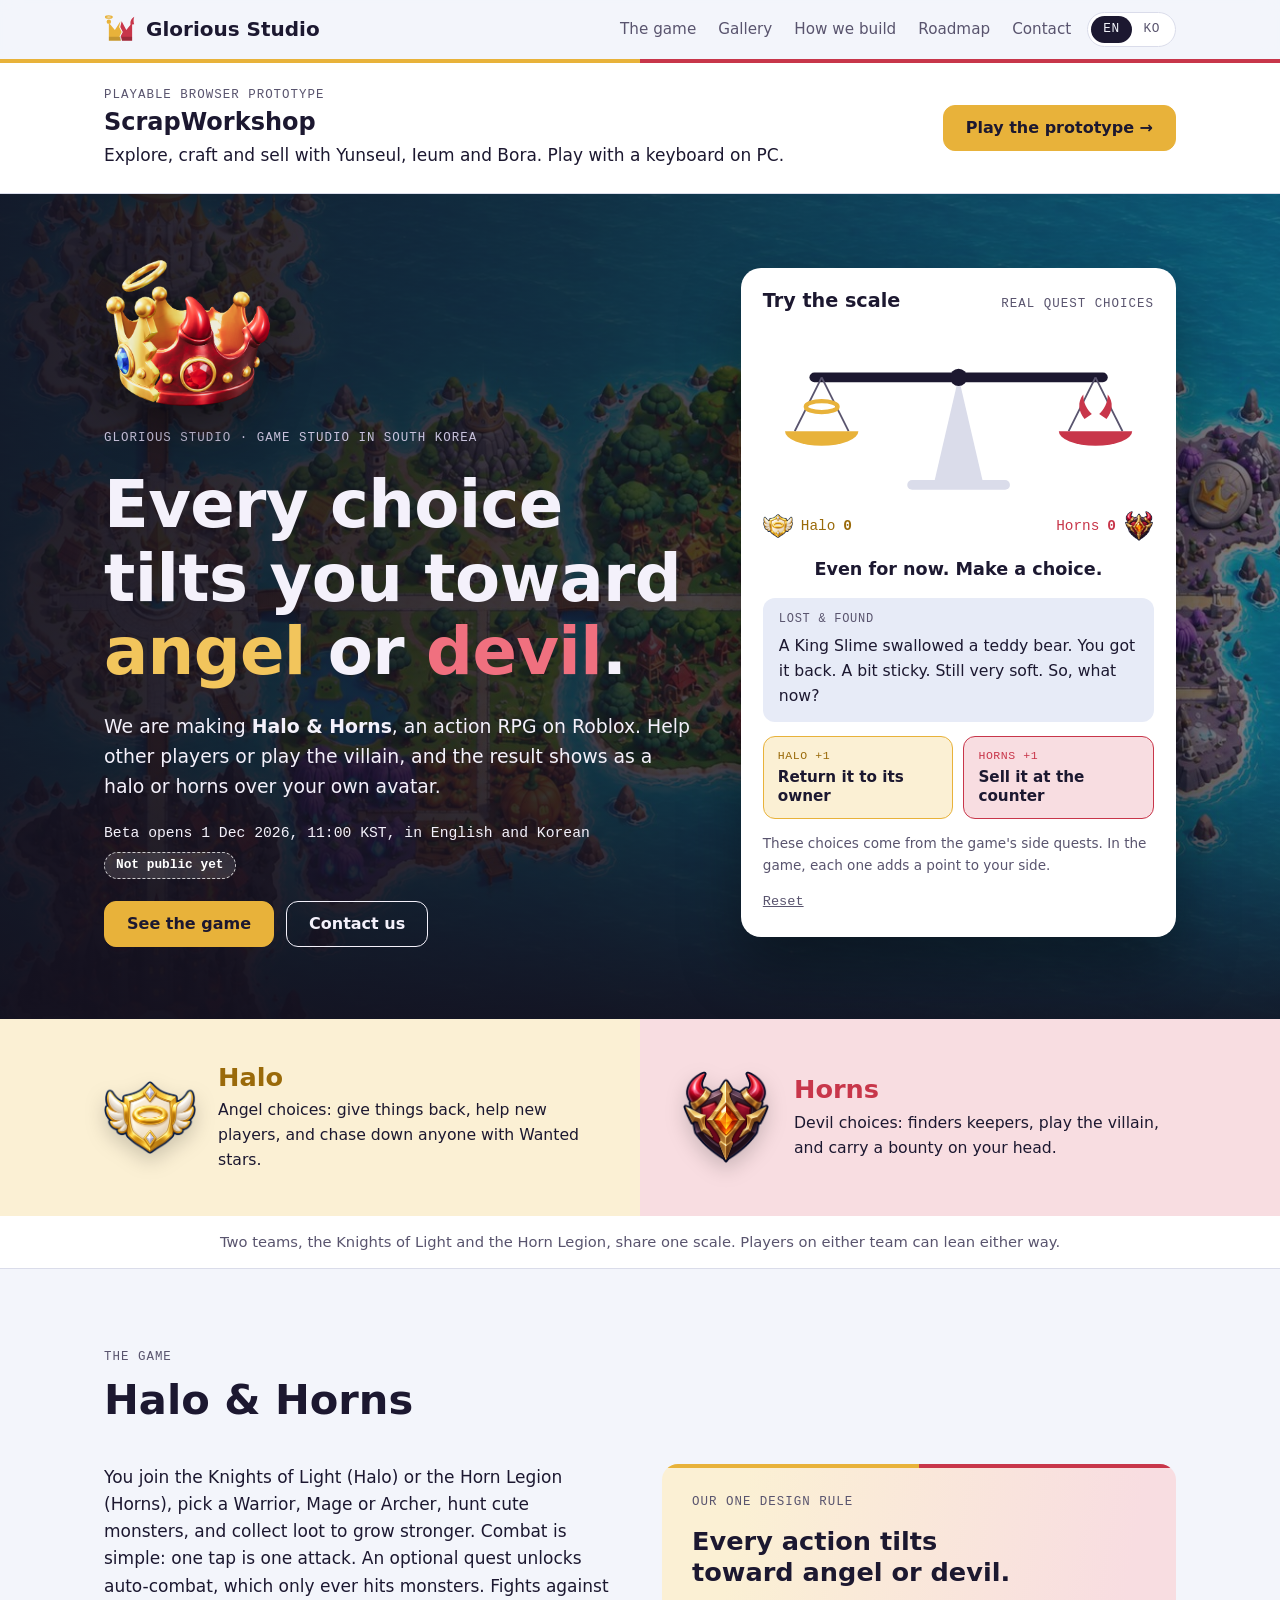
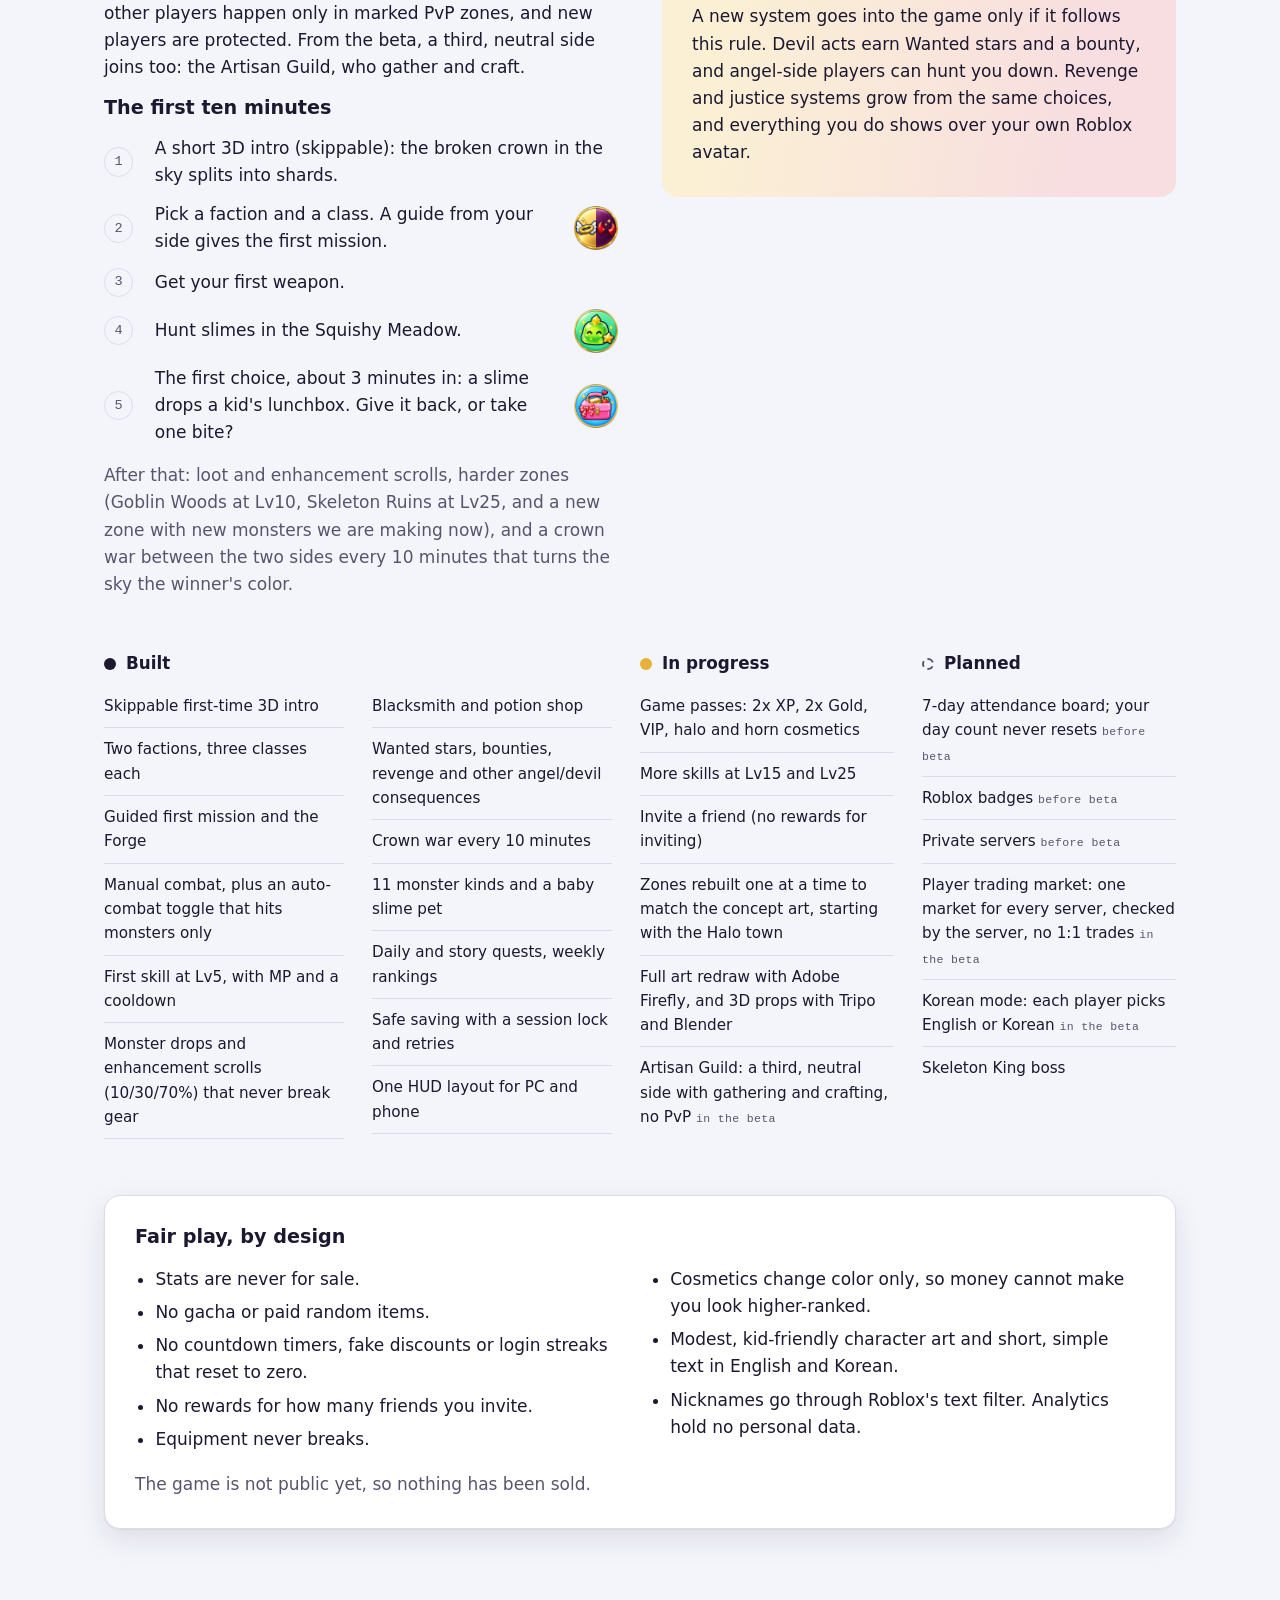
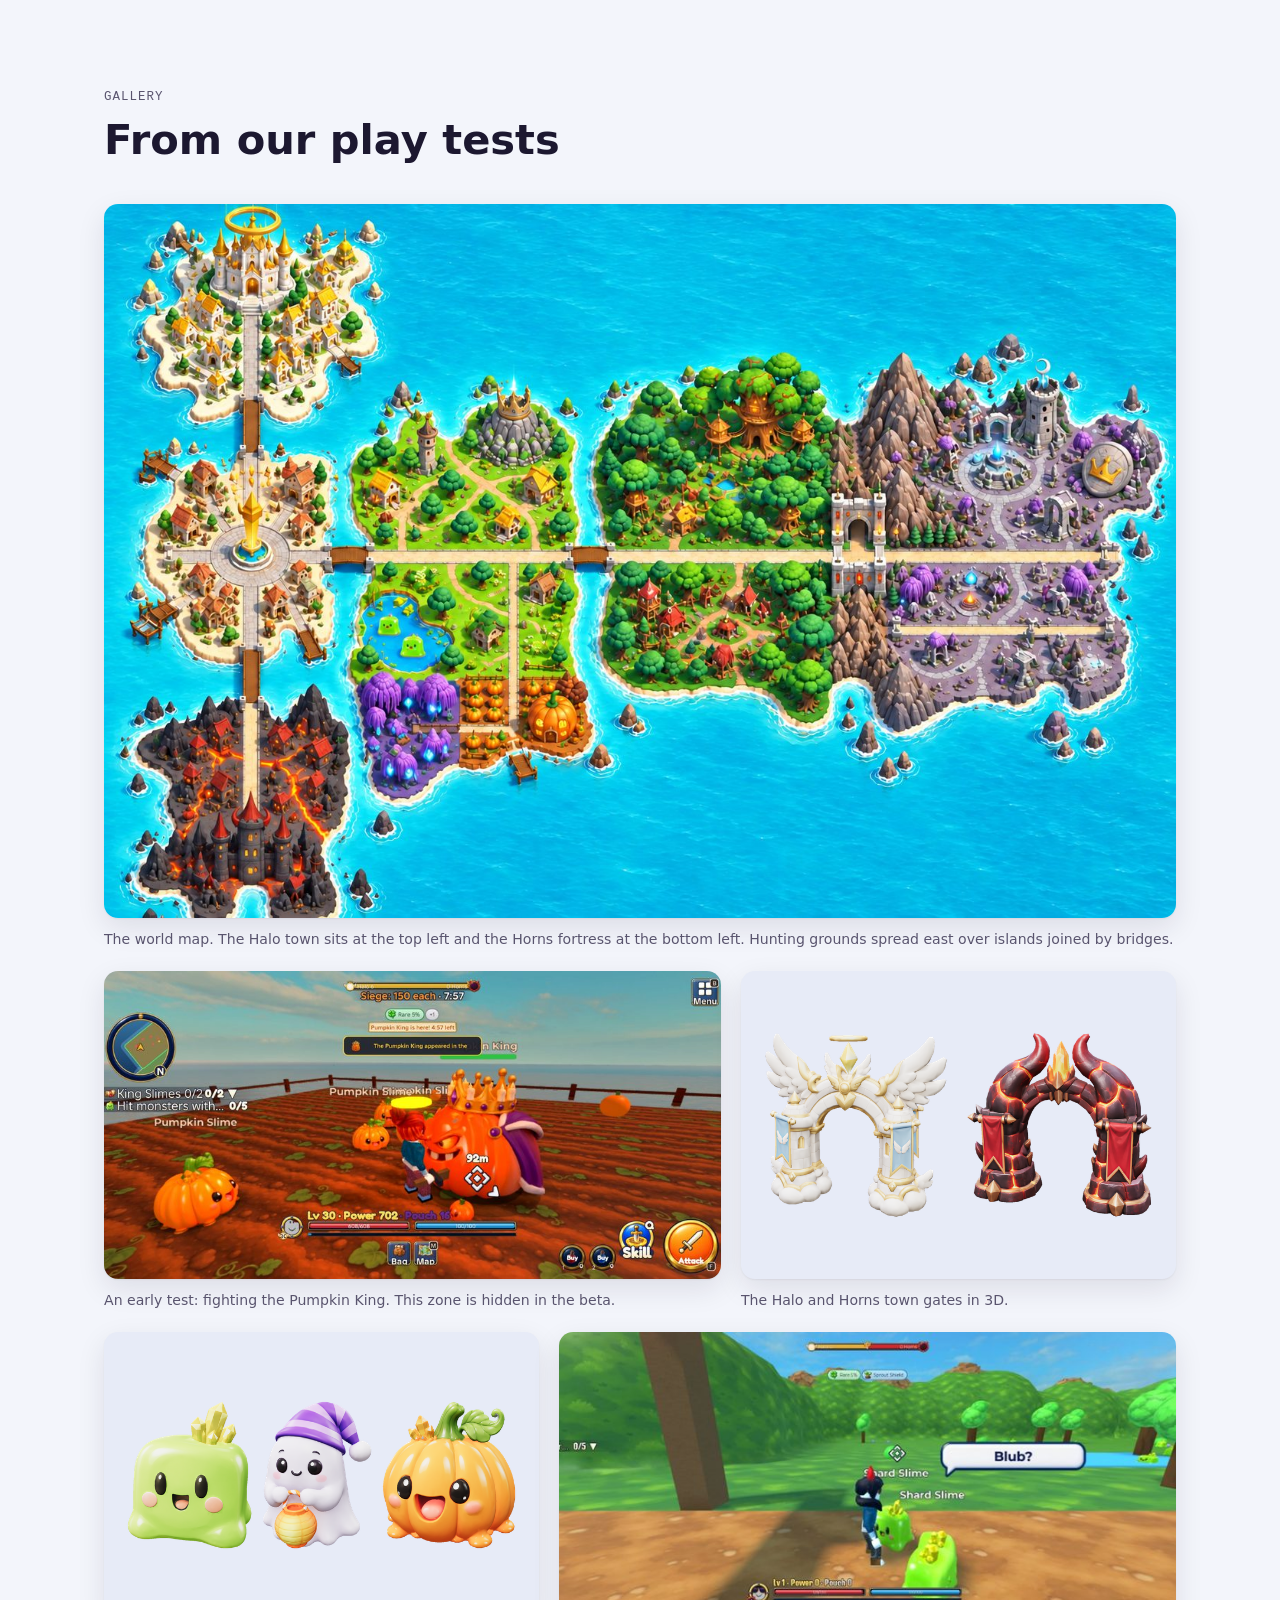
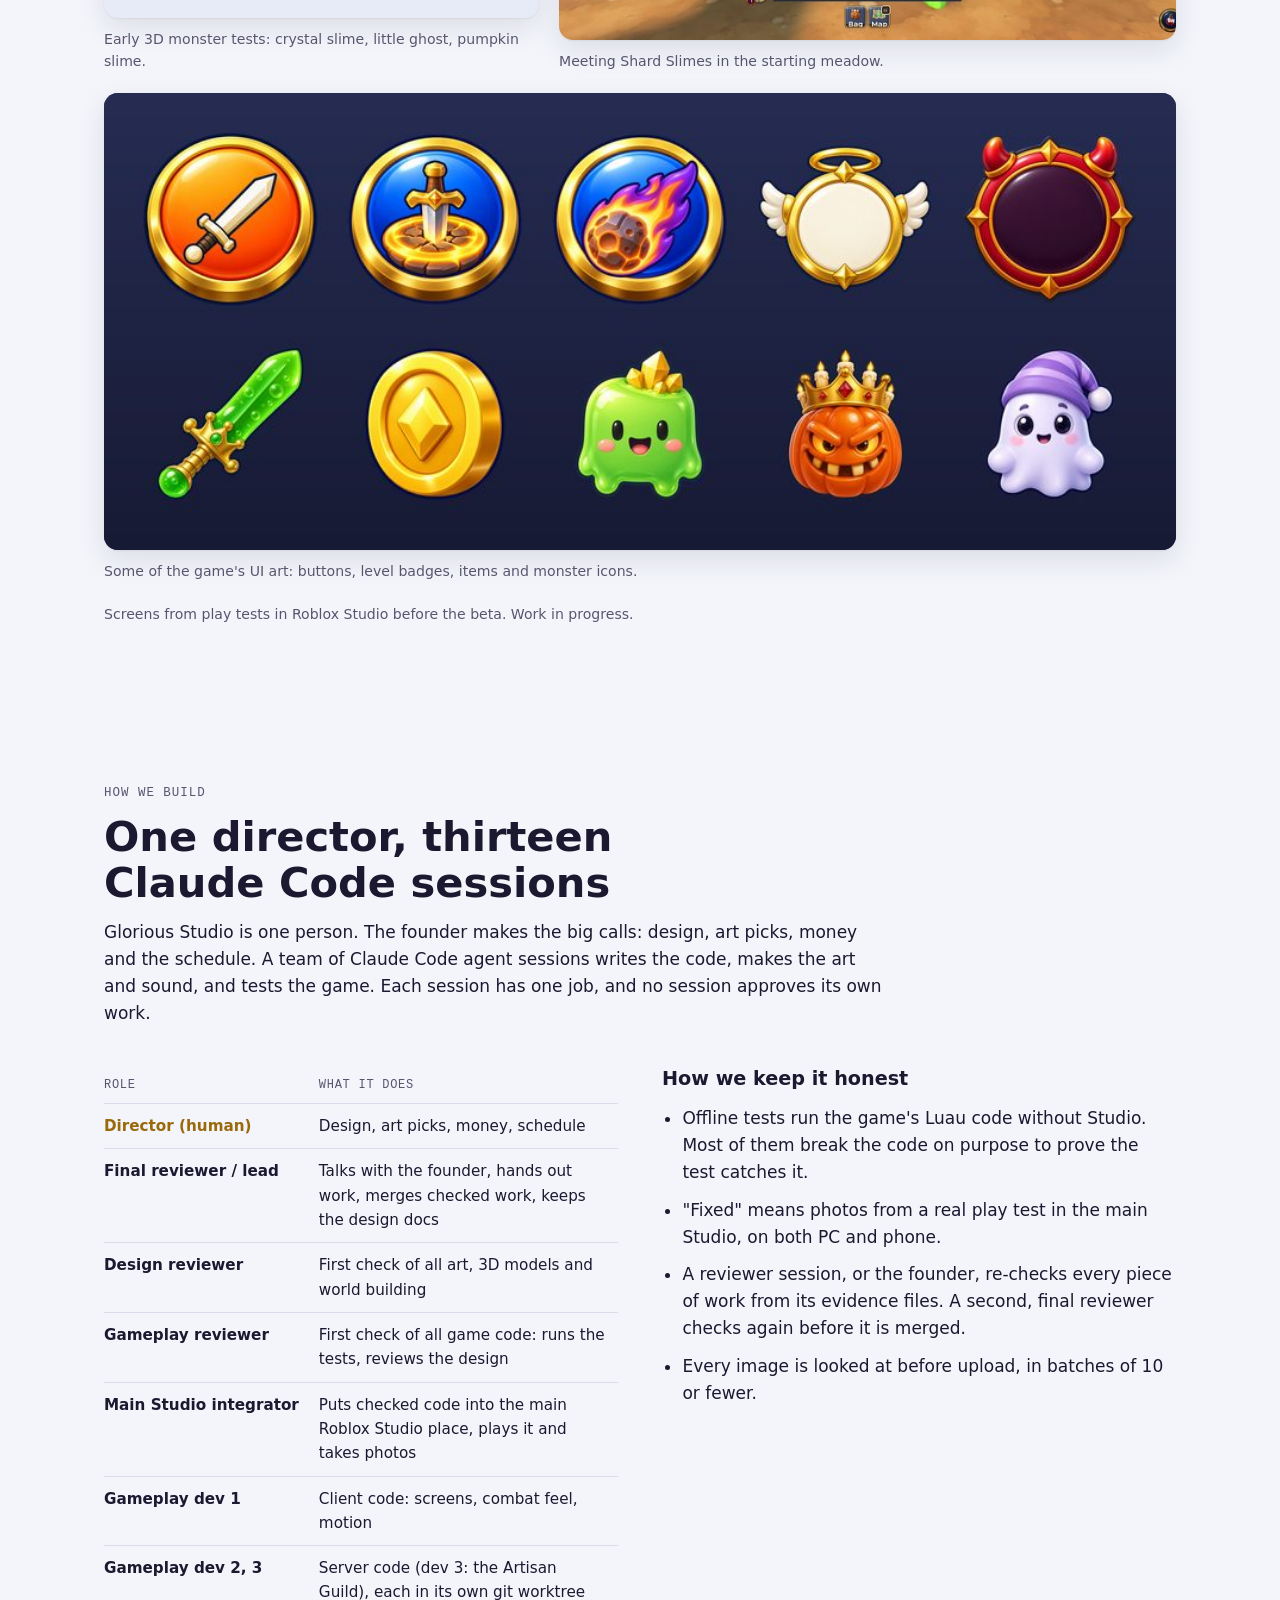
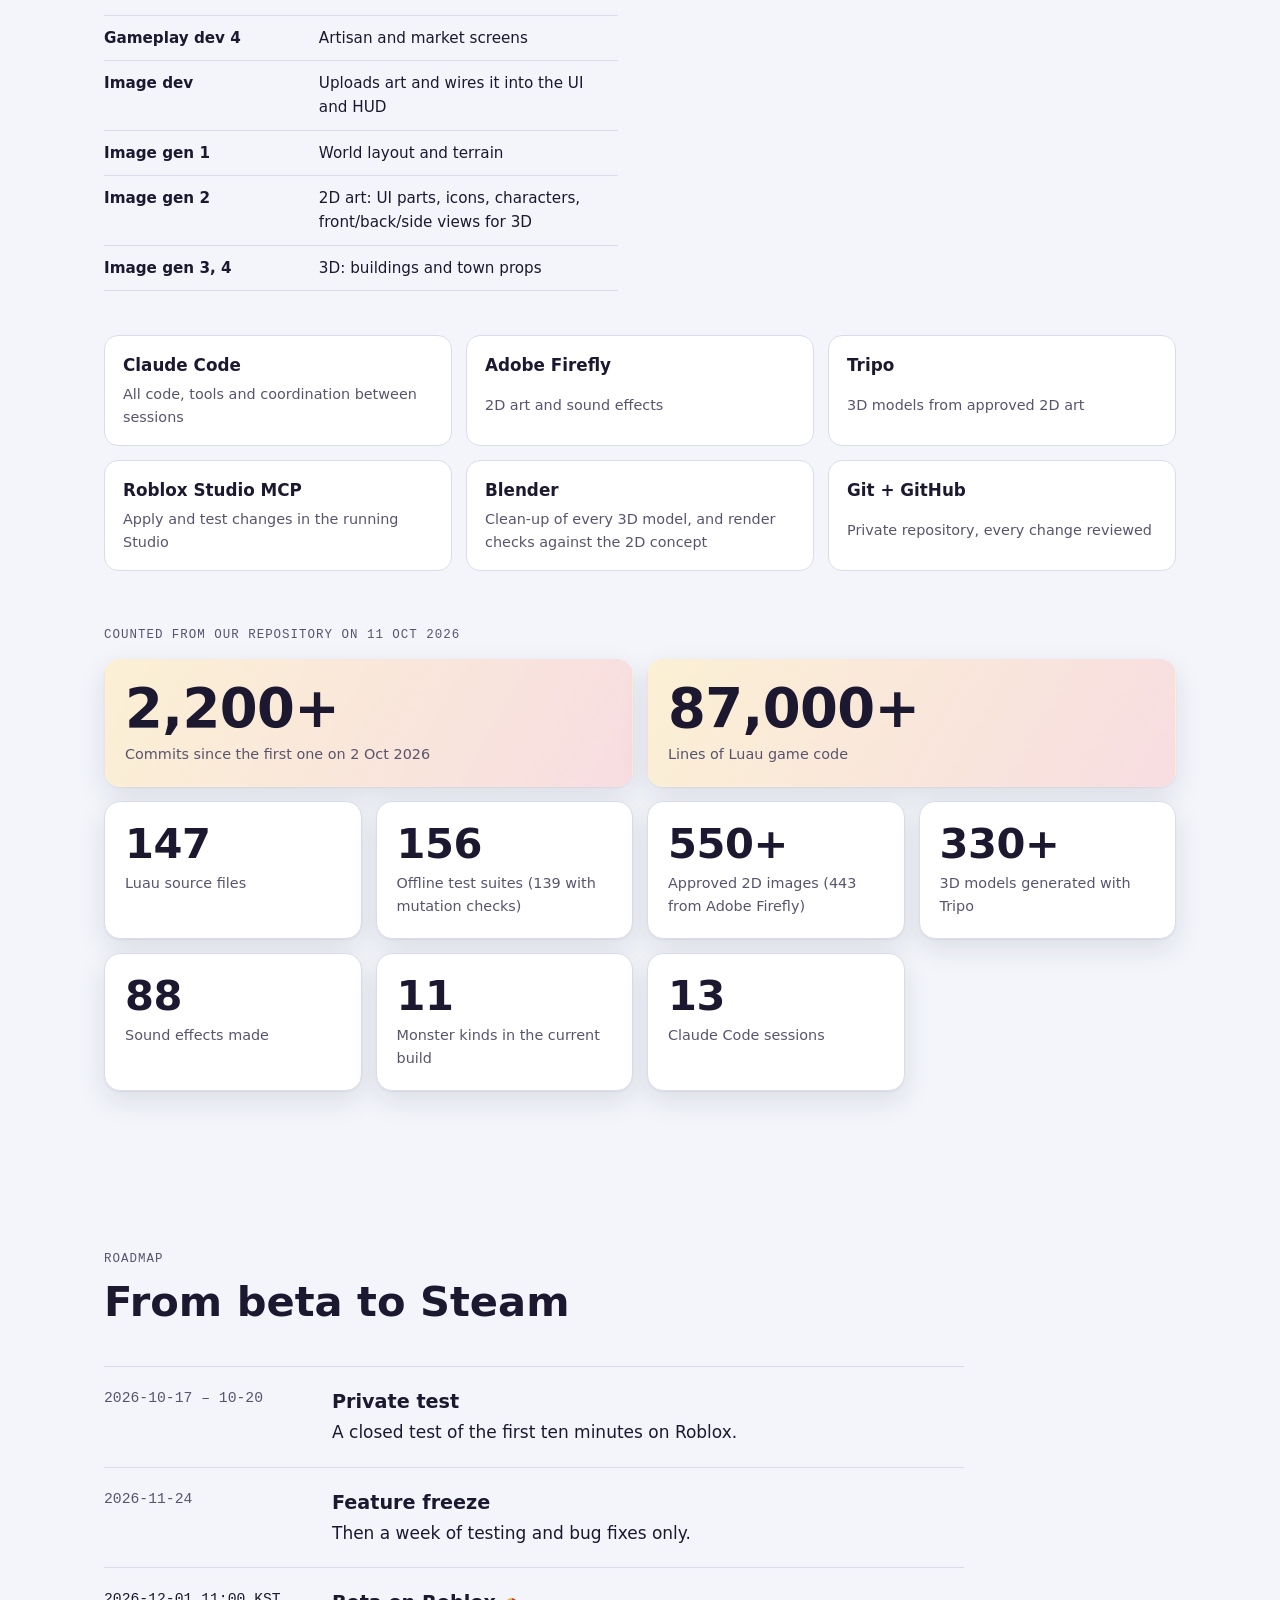
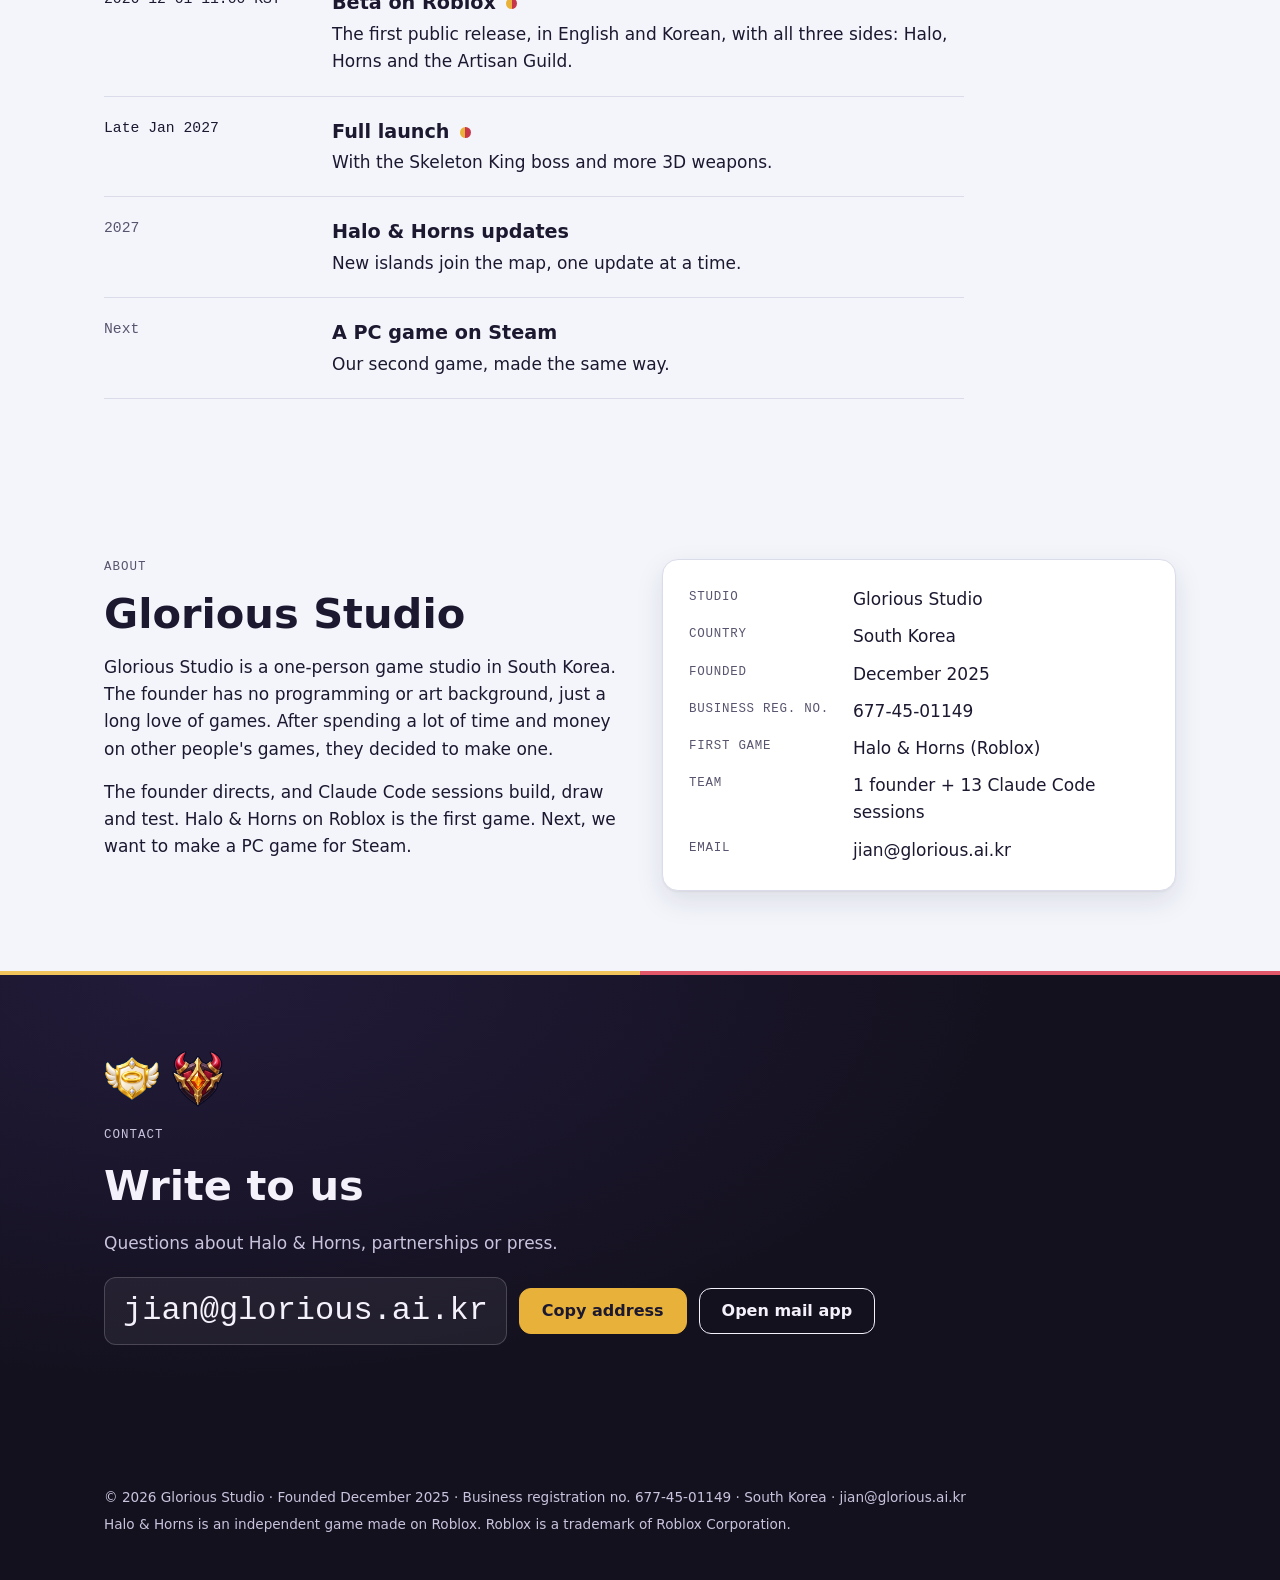
==== commit e524ee1d: "Prepare ScrapWorkshop web prototype and studio play link" ====
--- a/index.html
+++ b/index.html
@@ -380,6 +380,14 @@
 </div>
 
 <main id="top">
+  <section id="scrap-workshop" style="padding:24px 0;border-bottom:1px solid var(--line);background:var(--surface)">
+    <div class="wrap" style="display:flex;align-items:center;justify-content:space-between;gap:20px;flex-wrap:wrap">
+      <div><p class="eyebrow"><span lang="ko">브라우저 개발 체험판</span><span lang="en">Playable browser prototype</span></p>
+      <h2 style="font-size:24px;margin:6px 0"><span lang="ko">고철 공방</span><span lang="en">ScrapWorkshop</span></h2>
+      <p style="margin:0"><span lang="ko">윤슬·이음·보라와 탐사하고, 만들고, 판매하세요. PC 키보드로 플레이할 수 있습니다.</span><span lang="en">Explore, craft and sell with Yunseul, Ieum and Bora. Play with a keyboard on PC.</span></p></div>
+      <a class="btn gold" href="/games/scrap-workshop/"><span lang="ko">게임 시작하기 →</span><span lang="en">Play the prototype →</span></a>
+    </div>
+  </section>
   <section class="hero">
     <div class="hero-bg" aria-hidden="true"><img src="img/hero.jpg" width="1400" height="933" alt=""></div>
     <div class="wrap">
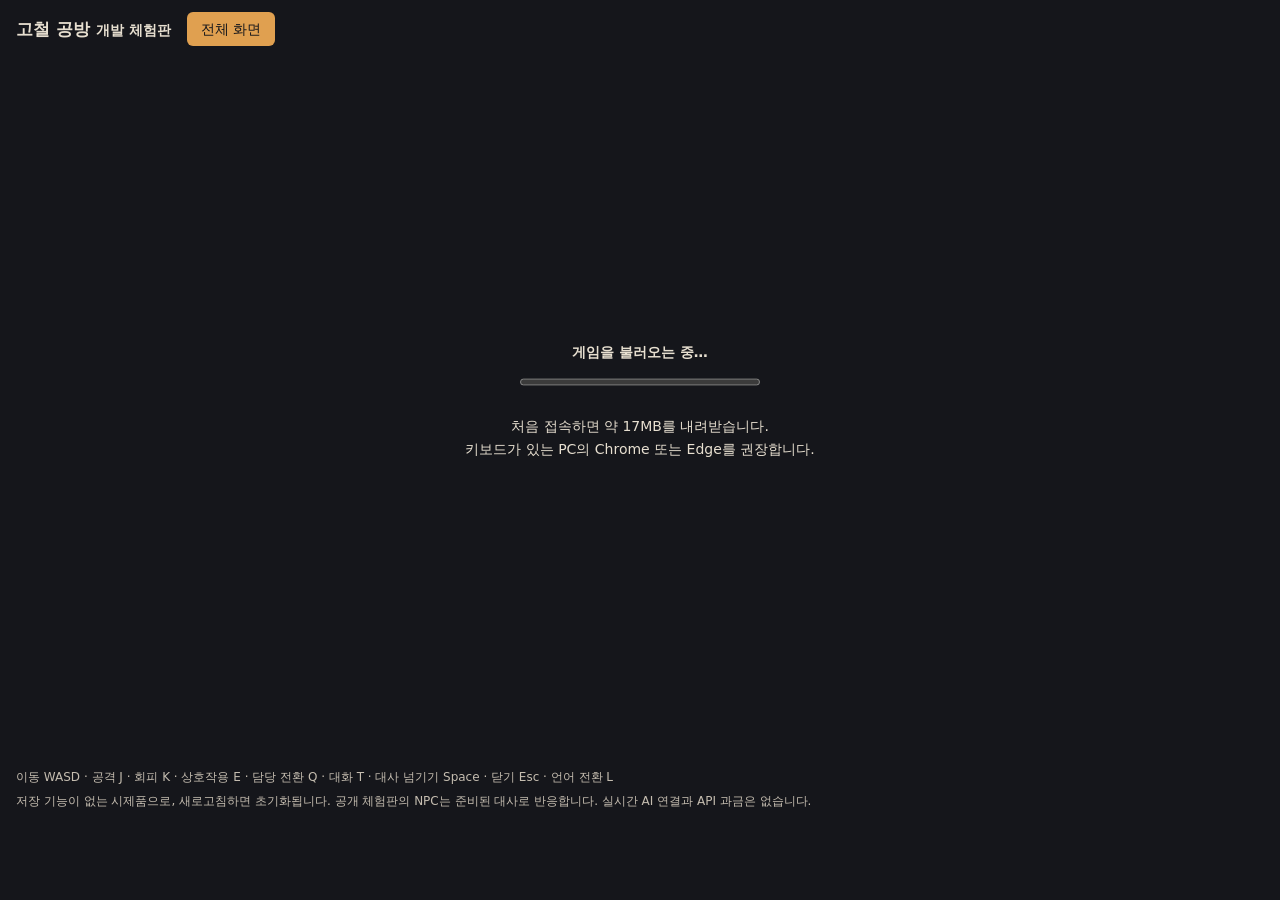
==== commit 5f9436bb: "Open ScrapWorkshop directly and remove the former studio homepage" ====
--- a/index.html
+++ b/index.html
@@ -1,897 +1,18 @@
 <!doctype html>
-<html lang="en">
+<html lang="ko">
 <head>
-<meta charset="utf-8">
-<meta name="viewport" content="width=device-width, initial-scale=1, viewport-fit=cover">
-<title>Glorious Studio</title>
-<meta name="description" content="Glorious Studio is a game studio in South Korea making Halo & Horns, a Roblox action RPG where every choice tilts you toward angel or devil.">
-<meta name="color-scheme" content="light dark">
-<meta property="og:title" content="Glorious Studio">
-<meta property="og:description" content="A game studio in South Korea making Halo &amp; Horns, a Roblox action RPG where every choice tilts you toward angel or devil.">
-<meta property="og:type" content="website">
-<meta property="og:url" content="https://glorious.ai.kr/">
-<meta property="og:image" content="https://glorious.ai.kr/img/og.jpg">
-<meta property="og:image:width" content="1200">
-<meta property="og:image:height" content="630">
-<meta name="twitter:card" content="summary_large_image">
-<link rel="icon" href="data:image/svg+xml,%3Csvg xmlns='http://www.w3.org/2000/svg' viewBox='-1 0 33 30'%3E%3Cpath d='M4 27 L4 8.5 L10.2 16 L16 7 L14.6 13 L17.2 18 L15 22.5 L16.4 27 Z' fill='%23E8B23A'/%3E%3Ccircle cx='4' cy='7.4' r='2.3' fill='%23E8B23A'/%3E%3Cpath d='M17.2 7 L22 16 L28 8.5 L28 27 L17.6 27 L16.2 22.5 L18.4 18 L15.8 13 Z' fill='%23C8364A'/%3E%3Cpath d='M26.3 10.5 C25.8 6.8 27.1 4 30.2 2.4 C29.2 5 29.4 7.6 30.1 10.2 Z' fill='%23C8364A'/%3E%3C/svg%3E">
-<style>
-@font-face { font-family: "Fredoka"; font-style: normal; font-weight: 500 700; font-display: swap; src: url("fonts/Fredoka-latin.woff2") format("woff2"); }
-@font-face { font-family: "Figtree"; font-style: normal; font-weight: 400 700; font-display: swap; src: url("fonts/Figtree-latin.woff2") format("woff2"); }
-@font-face { font-family: "JetBrains Mono"; font-style: normal; font-weight: 400 500; font-display: swap; src: url("fonts/JetBrainsMono-latin.woff2") format("woff2"); }
-/* Layout: a poster hero (the game's world map under a night-navy veil), then a gold | crimson split band,
-   then quiet 1120px sections. Gold and crimson only ever appear as the two sides of the scale. */
-:root {
-  --bg: #F3F5FB;
-  --surface: #FFFFFF;
-  --panel: #E7EBF7;
-  --ink: #1C1830;
-  --muted: #59546E;
-  --line: #DADCEA;
-  --gold: #E8B23A;
-  --gold-ink: #9A6A0A;
-  --gold-soft: #FBF0D4;
-  --crimson: #C8364A;
-  --crimson-soft: #F8DDE1;
-  --focus: #3B5BDB;
-  --shadow: 0 1px 2px rgba(28, 24, 48, .06), 0 10px 28px rgba(28, 24, 48, .10);
-  /* hero and contact band are one fixed night look in both themes */
-  --night: #14111F;
-  --night-2: #221B3A;
-  --night-ink: #F4F1FB;
-  --night-muted: #C9C3DD;
-  --f-display: "Fredoka", "Noto Sans KR", "Apple SD Gothic Neo", "Malgun Gothic", system-ui, sans-serif;
-  --f-body: "Figtree", "Noto Sans KR", "Apple SD Gothic Neo", "Malgun Gothic", system-ui, sans-serif;
-  --f-mono: "JetBrains Mono", ui-monospace, "Cascadia Mono", Consolas, monospace;
-  --radius: 16px;
-  --spring: cubic-bezier(.34, 1.56, .64, 1);
-}
-@media (prefers-color-scheme: dark) {
-  :root:not([data-theme="light"]) {
-    --bg: #14111F; --surface: #1D192F; --panel: #241F3B; --ink: #EDEAF5; --muted: #A9A3C0; --line: #322B4A;
-    --gold: #F2C55C; --gold-ink: #F2C55C; --gold-soft: #2D2617; --crimson: #E2566A; --crimson-soft: #361B26; --focus: #8EA6FF;
-    --shadow: 0 1px 2px rgba(0, 0, 0, .3), 0 12px 30px rgba(0, 0, 0, .35);
-    color-scheme: dark;
-  }
-}
-:root[data-theme="dark"] {
-  --bg: #14111F; --surface: #1D192F; --panel: #241F3B; --ink: #EDEAF5; --muted: #A9A3C0; --line: #322B4A;
-  --gold: #F2C55C; --gold-ink: #F2C55C; --gold-soft: #2D2617; --crimson: #E2566A; --crimson-soft: #361B26; --focus: #8EA6FF;
-  --shadow: 0 1px 2px rgba(0, 0, 0, .3), 0 12px 30px rgba(0, 0, 0, .35);
-  color-scheme: dark;
-}
-
-html[data-lang="ko"] body [lang="en"], html:not([data-lang="ko"]) body [lang="ko"] { display: none !important; }
-
-* { box-sizing: border-box; }
-:root { padding-top: env(safe-area-inset-top, 0px); padding-bottom: env(safe-area-inset-bottom, 0px); }
-[hidden] { display: none !important; }
-body {
-  margin: 0;
-  background: var(--bg);
-  color: var(--ink);
-  font: 400 17px/1.6 var(--f-body);
-  -webkit-font-smoothing: antialiased;
-}
-html[data-lang="ko"] body { word-break: keep-all; line-height: 1.7; }
-a { color: inherit; }
-img { max-width: 100%; height: auto; display: block; }
-:focus-visible { outline: 3px solid var(--focus); outline-offset: 2px; border-radius: 6px; }
-
-.wrap { max-width: 1120px; margin: 0 auto; padding-inline: 24px; }
-@media (max-width: 480px) { .wrap { padding-inline: 16px; } }
-
-h1, h2, h3 { font-family: var(--f-display); font-weight: 600; line-height: 1.12; margin: 0; text-wrap: balance; }
-h1 { font-size: clamp(2.4rem, 5.6vw, 4.1rem); letter-spacing: -0.01em; }
-h2 { font-size: clamp(1.8rem, 3.6vw, 2.6rem); }
-h3 { font-size: 1.2rem; }
-p { margin: 0; }
-.eyebrow {
-  font: 500 0.78rem/1.3 var(--f-mono);
-  letter-spacing: 0.08em;
-  text-transform: uppercase;
-  color: var(--muted);
-}
-html[data-lang="ko"] .eyebrow span[lang="ko"], html[data-lang="ko"] .qt, html[data-lang="ko"] .facts dt span[lang="ko"] { font-family: var(--f-body); letter-spacing: 0.02em; }
-.muted { color: var(--muted); }
-
-/* header */
-.top {
-  position: sticky; top: env(safe-area-inset-top, 0px); z-index: 20;
-  background: color-mix(in srgb, var(--bg) 86%, transparent);
-  backdrop-filter: blur(10px);
-  -webkit-backdrop-filter: blur(10px);
-}
-.top .wrap { display: flex; align-items: center; gap: 16px; padding-block: 12px; }
-.brand { display: flex; align-items: center; gap: 10px; font: 600 1.25rem/1 var(--f-display); text-decoration: none; white-space: nowrap; }
-.brand svg { flex: none; transition: transform .45s var(--spring); }
-.brand:hover svg { transform: rotate(-8deg) scale(1.08); }
-.nav { display: flex; gap: 22px; margin-left: auto; font-weight: 500; font-size: 0.95rem; }
-.nav a { text-decoration: none; color: var(--muted); position: relative; }
-.nav a::after { content: ""; position: absolute; left: 0; right: 0; bottom: -4px; height: 2px; background: linear-gradient(90deg, var(--gold) 0 50%, var(--crimson) 50%); transform: scaleX(0); transition: transform .25s ease-out; }
-.nav a:hover { color: var(--ink); }
-.nav a:hover::after { transform: scaleX(1); }
-@media (max-width: 860px) { .nav { display: none; } .lang { margin-left: auto; } }
-.lang { display: inline-flex; border: 1px solid var(--line); border-radius: 999px; padding: 3px; background: var(--surface); }
-.lang button {
-  font: 500 0.8rem/1 var(--f-mono); letter-spacing: 0.04em;
-  border: 0; background: transparent; color: var(--muted);
-  padding: 7px 12px; border-radius: 999px; cursor: pointer;
-}
-.lang button[aria-pressed="true"] { background: var(--ink); color: var(--bg); }
-.balance-line { height: 4px; border: 0; margin: 0; background: linear-gradient(90deg, var(--gold) 0 50%, var(--crimson) 50% 100%); }
-
-/* buttons: spring lift on hover, squash on press */
-.btn {
-  display: inline-flex; align-items: center; gap: 8px;
-  font: 600 1rem/1 var(--f-body);
-  padding: 14px 22px; border-radius: 12px; text-decoration: none; cursor: pointer;
-  border: 1.5px solid var(--ink); background: var(--ink); color: var(--bg);
-  transition: transform .4s var(--spring), box-shadow .2s;
-}
-.btn.ghost { background: transparent; color: var(--ink); }
-.btn.gold { background: var(--gold); border-color: var(--gold); color: #1C1830; }
-.btn.light { background: transparent; border-color: var(--night-ink); color: var(--night-ink); }
-@media (hover: hover) { .btn:hover, .choice:hover { transform: scale(1.08); } }
-.btn:active, .choice:active { transform: scale(.94); transition-duration: .08s; }
-
-section { padding-block: 80px; }
-.section-head { display: grid; gap: 12px; margin-bottom: 40px; max-width: 46em; }
-
-/* hero: one poster */
-.hero { position: relative; isolation: isolate; color: var(--night-ink); padding-block: 64px 72px; overflow: hidden; background: var(--night); }
-.hero-bg { position: absolute; inset: 0; z-index: -2; }
-.hero-bg img { width: 100%; height: 100%; object-fit: cover; object-position: 50% 45%; transform: scale(1.04); }
-.hero::before {
-  content: ""; position: absolute; inset: 0; z-index: -1;
-  background:
-    linear-gradient(90deg, rgba(20, 17, 31, .94) 0%, rgba(20, 17, 31, .82) 45%, rgba(20, 17, 31, .55) 100%),
-    linear-gradient(0deg, rgba(20, 17, 31, .85) 0%, rgba(20, 17, 31, 0) 35%);
-}
-.hero-grid { display: grid; grid-template-columns: minmax(0, 1.15fr) minmax(0, 0.85fr); gap: 48px; align-items: center; }
-.hero-copy { display: grid; gap: 22px; align-content: start; }
-.hero .eyebrow { color: var(--night-muted); }
-.hero .scale-card .eyebrow { color: var(--muted); }
-.hero h1 { color: var(--night-ink); }
-.hero h1 .gold { color: #F2C55C; }
-.hero h1 .crim { color: #F0707F; }
-.hero .lead { font-size: 1.18rem; color: var(--night-ink); max-width: 34em; }
-.crown { width: 168px; filter: drop-shadow(0 18px 24px rgba(0, 0, 0, .45)); animation: bob 4.5s ease-in-out infinite alternate; }
-@keyframes bob { from { transform: translateY(0) rotate(-2deg); } to { transform: translateY(-10px) rotate(2deg); } }
-.status { display: flex; flex-wrap: wrap; gap: 8px 14px; align-items: center; font: 500 0.92rem/1.4 var(--f-mono); color: var(--night-ink); }
-.pill { display: inline-block; padding: 4px 11px; border-radius: 999px; border: 1.5px dashed rgba(255, 255, 255, .75); background: rgba(255, 255, 255, .12); color: #FFFFFF; font: 600 0.8rem/1.3 var(--f-mono); }
-.actions { display: flex; flex-wrap: wrap; gap: 12px; }
-.hero-map { display: none; }
-@media (max-width: 900px) {
-  .hero-grid { grid-template-columns: minmax(0, 1fr); gap: 32px; }
-  /* on narrow screens the map would be zoomed far in as a backdrop, so show it whole instead */
-  .hero-bg { display: none; }
-  .hero { background: radial-gradient(120% 70% at 20% 0%, var(--night-2), var(--night) 70%); }
-  .hero::before { display: none; }
-  .hero-map { display: grid; gap: 8px; margin: 0; }
-  .hero-map img { border-radius: 14px; }
-  .hero-map figcaption { color: var(--night-muted); font-size: 0.85rem; }
-  .crown { width: 128px; }
-}
-
-/* scale card */
-.scale-card {
-  background: var(--surface); color: var(--ink); border-radius: 20px;
-  padding: 22px; display: grid; gap: 14px; box-shadow: 0 30px 60px rgba(0, 0, 0, .35);
-}
-.scale-card header { display: flex; justify-content: space-between; align-items: baseline; gap: 12px; flex-wrap: wrap; }
-.scale-svg { width: 100%; height: auto; display: block; }
-.scale-readout { display: flex; justify-content: space-between; align-items: center; font: 500 0.9rem/1.3 var(--f-mono); }
-.scale-readout span { display: inline-flex; align-items: center; gap: 8px; }
-.scale-readout img { width: 30px; height: 30px; object-fit: contain; }
-.scale-readout .h { color: var(--gold-ink); }
-.scale-readout .d { color: var(--crimson); }
-.lean { text-align: center; font-family: var(--f-display); font-weight: 600; font-size: 1.1rem; min-height: 1.5em; }
-.quest { background: var(--panel); border-radius: 12px; padding: 14px 16px; display: grid; gap: 6px; }
-.quest .qt { font: 500 0.75rem/1.3 var(--f-mono); letter-spacing: 0.06em; text-transform: uppercase; color: var(--muted); }
-.quest .qx { font-size: 0.98rem; }
-.choices { display: grid; grid-template-columns: 1fr 1fr; gap: 10px; }
-@media (max-width: 420px) { .choices { grid-template-columns: 1fr; } }
-.choice {
-  font: 600 0.95rem/1.25 var(--f-body); text-align: left;
-  padding: 12px 14px; border-radius: 12px; cursor: pointer; border: 1.5px solid;
-  transition: transform .4s var(--spring);
-}
-.choice small { display: block; font: 500 0.72rem/1.3 var(--f-mono); letter-spacing: 0.05em; text-transform: uppercase; margin-bottom: 4px; }
-.choice.halo { background: var(--gold-soft); border-color: var(--gold); color: var(--ink); }
-.choice.halo small { color: var(--gold-ink); }
-.choice.horns { background: var(--crimson-soft); border-color: var(--crimson); color: var(--ink); }
-.choice.horns small { color: var(--crimson); }
-.scale-foot { display: flex; justify-content: space-between; align-items: center; gap: 12px; flex-wrap: wrap; }
-.scale-foot p { font-size: 0.85rem; color: var(--muted); max-width: 30em; }
-.linkbtn { font: 500 0.85rem/1 var(--f-mono); background: none; border: 0; color: var(--muted); text-decoration: underline; cursor: pointer; padding: 6px 0; }
-
-/* the split band: the two sides of the scale */
-.split { display: grid; grid-template-columns: 1fr 1fr; }
-.side { padding: 44px max(24px, calc((100vw - 1120px) / 2 + 24px)); display: grid; grid-template-columns: auto minmax(0, 1fr); gap: 22px; align-items: center; }
-.side.halo { background: var(--gold-soft); padding-right: 40px; }
-.side.horns { background: var(--crimson-soft); padding-left: 40px; }
-.side img { width: 92px; height: 92px; object-fit: contain; filter: drop-shadow(0 8px 10px rgba(0, 0, 0, .18)); transition: transform .45s var(--spring); }
-.side:hover img { transform: scale(1.1) rotate(-4deg); }
-.side h3 { font-size: 1.6rem; }
-.side.halo h3 { color: var(--gold-ink); }
-.side.horns h3 { color: var(--crimson); }
-.side p { color: var(--ink); font-size: 0.98rem; margin-top: 6px; }
-.split-note { grid-column: 1 / -1; text-align: center; padding: 14px 24px; font-size: 0.92rem; color: var(--muted); background: var(--surface); border-bottom: 1px solid var(--line); }
-@media (max-width: 760px) {
-  .split { grid-template-columns: 1fr; }
-  .side, .side.halo, .side.horns { padding: 28px 16px; }
-  .side img { width: 72px; height: 72px; }
-}
-
-/* game */
-.two { display: grid; grid-template-columns: minmax(0, 1fr) minmax(0, 1fr); gap: 44px; }
-@media (max-width: 860px) { .two { grid-template-columns: minmax(0, 1fr); } }
-.prose { display: grid; gap: 16px; max-width: 38em; align-content: start; }
-.rule {
-  border-radius: var(--radius); padding: 30px; display: grid; gap: 16px; align-self: start;
-  background: linear-gradient(100deg, var(--gold-soft) 15%, var(--crimson-soft) 85%);
-  position: relative; overflow: hidden;
-}
-.rule::before { content: ""; position: absolute; left: 0; right: 0; top: 0; height: 4px; background: linear-gradient(90deg, var(--gold) 0 50%, var(--crimson) 50%); }
-.rule blockquote { margin: 0; font: 600 1.6rem/1.2 var(--f-display); text-wrap: balance; }
-.steps { list-style: none; margin: 0; padding: 0; display: grid; gap: 12px; counter-reset: s; }
-.steps li { display: grid; grid-template-columns: 2.4em minmax(0, 1fr) auto; gap: 10px; align-items: center; counter-increment: s; }
-.steps li::before { content: counter(s); font: 500 0.85rem/1 var(--f-mono); color: var(--muted); width: 2em; height: 2em; display: grid; place-items: center; border: 1px solid var(--line); border-radius: 50%; }
-.steps img { width: 44px; height: 44px; object-fit: contain; }
-
-.status-cols { display: grid; grid-template-columns: minmax(0, 2fr) minmax(0, 1fr) minmax(0, 1fr); gap: 28px; margin-top: 56px; }
-@media (max-width: 860px) { .status-cols { grid-template-columns: minmax(0, 1fr); } }
-.col { display: grid; gap: 12px; align-content: start; }
-.col h3 { display: flex; align-items: center; gap: 10px; font-size: 1.05rem; }
-.dot { width: 12px; height: 12px; border-radius: 50%; flex: none; }
-.dot.built { background: var(--ink); }
-.dot.prog { background: var(--gold); }
-.dot.plan { border: 2px dashed var(--muted); }
-.col ul { list-style: none; margin: 0; padding: 0; }
-.col.wide ul { columns: 2; column-gap: 28px; }
-.col.wide li { break-inside: avoid; }
-@media (max-width: 560px) { .col.wide ul { columns: 1; } }
-.col li { padding: 9px 0; border-bottom: 1px solid var(--line); font-size: 0.95rem; }
-.col:not(.wide) li:last-child { border-bottom: 0; }
-.col .note { font: 500 0.72rem/1.3 var(--f-mono); color: var(--muted); letter-spacing: 0.03em; }
-
-.fair { margin-top: 56px; background: var(--surface); border: 1px solid var(--line); border-radius: var(--radius); padding: 30px; display: grid; gap: 18px; box-shadow: var(--shadow); }
-.fair ul { margin: 0; padding-left: 1.2em; columns: 2; column-gap: 40px; }
-.fair li { break-inside: avoid; margin-bottom: 6px; }
-@media (max-width: 720px) { .fair ul { columns: 1; } }
-
-/* gallery */
-.gallery { display: grid; grid-template-columns: repeat(12, minmax(0, 1fr)); gap: 20px; }
-.gallery figure { margin: 0; display: flex; flex-direction: column; gap: 10px; min-width: 0; }
-.gallery .frame { border-radius: 14px; overflow: hidden; box-shadow: var(--shadow); transition: transform .35s var(--spring), box-shadow .25s; flex: 1; }
-@media (hover: hover) { .gallery figure:hover .frame { transform: translateY(-6px); box-shadow: 0 24px 40px rgba(28, 24, 48, .22); } }
-.g-12 { grid-column: span 12; } .g-7 { grid-column: span 7; } .g-5 { grid-column: span 5; } .g-6 { grid-column: span 6; }
-@media (max-width: 760px) { .g-12, .g-7, .g-5, .g-6 { grid-column: span 12; } }
-.frame img { width: 100%; }
-.frame.crop img { aspect-ratio: 2 / 1; object-fit: cover; height: 100%; }
-.frame.art { background: var(--panel); padding: 22px; display: grid; place-items: center; }
-.frame.art img { max-height: 300px; width: auto; }
-.frame.sheet { background: linear-gradient(180deg, #272C52, #161A35); display: grid; place-items: center; }
-figcaption { font-size: 0.88rem; color: var(--muted); }
-.g-note { margin-top: 20px; font-size: 0.88rem; color: var(--muted); }
-
-/* build */
-.roles { width: 100%; border-collapse: collapse; font-size: 0.95rem; }
-.roles th, .roles td { text-align: left; padding: 10px 12px 10px 0; border-bottom: 1px solid var(--line); vertical-align: top; }
-.roles th { font: 500 0.75rem/1.3 var(--f-mono); letter-spacing: 0.06em; text-transform: uppercase; color: var(--muted); }
-.roles td:first-child { font-weight: 600; white-space: nowrap; padding-right: 20px; }
-.roles tr.human td:first-child { color: var(--gold-ink); }
-.table-scroll { overflow-x: auto; }
-.habits { margin: 0; padding-left: 1.2em; display: grid; gap: 10px; }
-.tools { display: grid; grid-template-columns: repeat(3, minmax(0, 1fr)); gap: 14px; margin-top: 44px; }
-@media (max-width: 860px) { .tools { grid-template-columns: repeat(2, minmax(0, 1fr)); } }
-@media (max-width: 520px) { .tools { grid-template-columns: minmax(0, 1fr); } }
-.tool { background: var(--surface); border: 1px solid var(--line); border-radius: 14px; padding: 16px 18px; display: grid; gap: 4px; transition: transform .35s var(--spring); }
-@media (hover: hover) { .tool:hover { transform: translateY(-4px); } }
-.tool b { font-family: var(--f-display); font-weight: 600; font-size: 1.05rem; }
-.tool span { font-size: 0.9rem; color: var(--muted); }
-
-.numbers { margin-top: 56px; display: grid; gap: 16px; }
-.numbers dl { margin: 0; display: grid; grid-template-columns: repeat(4, minmax(0, 1fr)); gap: 14px; }
-@media (max-width: 860px) { .numbers dl { grid-template-columns: repeat(2, minmax(0, 1fr)); } }
-.numbers dl > div { display: flex; flex-direction: column; gap: 6px; padding: 20px; border-radius: 16px; background: var(--surface); border: 1px solid var(--line); box-shadow: var(--shadow); }
-.numbers dl > div.big { grid-column: span 2; background: linear-gradient(120deg, var(--gold-soft), var(--crimson-soft)); border-color: transparent; }
-.numbers dt { order: 2; font-size: 0.9rem; color: var(--muted); }
-.numbers dd { order: 1; margin: 0; font: 600 clamp(1.8rem, 4vw, 2.6rem)/1.05 var(--f-display); font-variant-numeric: tabular-nums; letter-spacing: -0.01em; }
-.numbers dl > div.big dd { font-size: clamp(2.2rem, 5vw, 3.4rem); }
-@media (max-width: 420px) { .numbers dl > div { padding: 16px; } }
-
-/* roadmap */
-.road { list-style: none; margin: 0; padding: 0; display: grid; max-width: 860px; position: relative; }
-.road li { display: grid; grid-template-columns: 12em minmax(0, 1fr); gap: 24px; padding: 20px 0; border-top: 1px solid var(--line); }
-.road li:last-child { border-bottom: 1px solid var(--line); }
-@media (max-width: 600px) { .road li { grid-template-columns: minmax(0, 1fr); gap: 4px; } }
-.road .when { font: 500 0.92rem/1.5 var(--f-mono); color: var(--muted); }
-.road b { font-family: var(--f-display); font-weight: 600; font-size: 1.2rem; display: block; margin-bottom: 2px; }
-.road li.key .when { color: var(--ink); }
-.road li.key b::after { content: ""; display: inline-block; width: 11px; height: 11px; margin-left: 10px; border-radius: 50%; background: linear-gradient(90deg, var(--gold) 0 50%, var(--crimson) 50%); vertical-align: middle; }
-
-/* about */
-.facts { margin: 0; display: grid; grid-template-columns: max-content minmax(0, 1fr); gap: 10px 24px; align-content: start; background: var(--surface); border: 1px solid var(--line); border-radius: var(--radius); padding: 26px; box-shadow: var(--shadow); }
-.facts dt { font: 500 0.78rem/1.9 var(--f-mono); letter-spacing: 0.06em; text-transform: uppercase; color: var(--muted); }
-.facts dd { margin: 0; font-weight: 500; overflow-wrap: anywhere; }
-
-/* contact: night band */
-.contact { background: radial-gradient(90% 120% at 15% 0%, var(--night-2), var(--night) 70%); color: var(--night-ink); position: relative; }
-.contact::before { content: ""; position: absolute; left: 0; right: 0; top: 0; height: 4px; background: linear-gradient(90deg, #F2C55C 0 50%, #E2566A 50%); }
-.contact-box { display: grid; gap: 20px; justify-items: start; }
-.contact .eyebrow, .contact .muted { color: var(--night-muted); }
-.contact-badges { display: flex; gap: 10px; }
-.contact-badges img { width: 56px; height: 56px; object-fit: contain; }
-.email-row { display: flex; flex-wrap: wrap; gap: 12px; align-items: center; }
-.email {
-  font: 500 clamp(1.2rem, 4vw, 2rem)/1.2 var(--f-mono);
-  user-select: all; overflow-wrap: anywhere; color: var(--night-ink);
-  padding: 14px 18px; border-radius: 12px; background: rgba(255, 255, 255, .06); border: 1px solid rgba(255, 255, 255, .18);
-}
-.copied { font: 500 0.85rem/1 var(--f-mono); color: #F2C55C; min-height: 1em; }
-
-footer { padding-block: 28px 44px; font-size: 0.85rem; color: var(--night-muted); background: var(--night); }
-footer .wrap { display: grid; gap: 6px; }
-
-/* entrance: content is complete at rest; elements that scroll into view replay a short rise */
-@keyframes rise { from { opacity: 0; transform: translateY(14px); } to { opacity: 1; transform: none; } }
-.in { animation: rise .28s ease-out both; }
-.in.stagger > * { animation: rise .28s ease-out both; animation-delay: calc(var(--i, 0) * 30ms); }
-.in.stagger { animation: none; }
-
-html { scroll-behavior: smooth; scroll-padding-top: 72px; }
-@media (prefers-reduced-motion: reduce) {
-  html { scroll-behavior: auto; }
-  *, *::before, *::after { animation: none !important; transition: none !important; }
-}
-</style>
+  <meta charset="utf-8">
+  <meta name="viewport" content="width=device-width,initial-scale=1">
+  <meta name="description" content="고철 공방 개발 체험판. 윤슬·이음·보라와 탐사하고, 만들고, 판매하세요.">
+  <title>고철 공방 · 개발 체험판</title>
+  <link rel="icon" href="data:,">
+  <link rel="canonical" href="https://glorious.ai.kr/games/scrap-workshop/">
+  <meta http-equiv="refresh" content="0;url=/games/scrap-workshop/">
+  <script>window.location.replace('/games/scrap-workshop/');</script>
+  <style>body{margin:0;min-height:100vh;display:grid;place-content:center;background:#15161b;color:#e7dfd0;font:16px/1.6 system-ui,sans-serif}a{color:#edbc78}</style>
 </head>
 <body>
-
-<div class="top">
-  <div class="wrap">
-    <a class="brand" href="#top" aria-label="Glorious Studio">
-      <svg width="32" height="30" viewBox="-1 0 33 30" aria-hidden="true">
-        <ellipse cx="4" cy="2.6" rx="3.4" ry="1.2" fill="none" stroke="var(--gold)" stroke-width="1.4"/>
-        <path d="M4 27 L4 8.5 L10.2 16 L16 7 L14.6 13 L17.2 18 L15 22.5 L16.4 27 Z" fill="var(--gold)"/>
-        <circle cx="4" cy="7.4" r="2.3" fill="var(--gold)"/>
-        <path d="M17.2 7 L22 16 L28 8.5 L28 27 L17.6 27 L16.2 22.5 L18.4 18 L15.8 13 Z" fill="var(--crimson)"/>
-        <path d="M26.3 10.5 C25.8 6.8 27.1 4 30.2 2.4 C29.2 5 29.4 7.6 30.1 10.2 Z" fill="var(--crimson)"/>
-        <rect x="4" y="23" width="12.6" height="4" fill="#000" opacity=".16"/>
-        <rect x="17.4" y="23" width="10.6" height="4" fill="#000" opacity=".22"/>
-      </svg>
-      Glorious Studio
-    </a>
-    <nav class="nav" aria-label="Sections">
-      <a href="#game"><span lang="en">The game</span><span lang="ko">게임</span></a>
-      <a href="#gallery"><span lang="en">Gallery</span><span lang="ko">사진</span></a>
-      <a href="#build"><span lang="en">How we build</span><span lang="ko">만드는 방법</span></a>
-      <a href="#roadmap"><span lang="en">Roadmap</span><span lang="ko">로드맵</span></a>
-      <a href="#contact"><span lang="en">Contact</span><span lang="ko">연락</span></a>
-    </nav>
-    <div class="lang" role="group" aria-label="Language">
-      <button type="button" id="lang-en" data-set-lang="en" aria-pressed="true">EN</button>
-      <button type="button" id="lang-ko" data-set-lang="ko" aria-pressed="false">KO</button>
-    </div>
-  </div>
-  <hr class="balance-line">
-</div>
-
-<main id="top">
-  <section id="scrap-workshop" style="padding:24px 0;border-bottom:1px solid var(--line);background:var(--surface)">
-    <div class="wrap" style="display:flex;align-items:center;justify-content:space-between;gap:20px;flex-wrap:wrap">
-      <div><p class="eyebrow"><span lang="ko">브라우저 개발 체험판</span><span lang="en">Playable browser prototype</span></p>
-      <h2 style="font-size:24px;margin:6px 0"><span lang="ko">고철 공방</span><span lang="en">ScrapWorkshop</span></h2>
-      <p style="margin:0"><span lang="ko">윤슬·이음·보라와 탐사하고, 만들고, 판매하세요. PC 키보드로 플레이할 수 있습니다.</span><span lang="en">Explore, craft and sell with Yunseul, Ieum and Bora. Play with a keyboard on PC.</span></p></div>
-      <a class="btn gold" href="/games/scrap-workshop/"><span lang="ko">게임 시작하기 →</span><span lang="en">Play the prototype →</span></a>
-    </div>
-  </section>
-  <section class="hero">
-    <div class="hero-bg" aria-hidden="true"><img src="img/hero.jpg" width="1400" height="933" alt=""></div>
-    <div class="wrap">
-      <div class="hero-grid">
-        <div class="hero-copy">
-          <img class="crown" src="img/shot3.png" width="478" height="427" alt="The broken crown from Halo & Horns: half gold with a halo, half red with horns.">
-          <p class="eyebrow"><span lang="en">Glorious Studio · Game studio in South Korea</span><span lang="ko">Glorious Studio · 대한민국 게임 스튜디오</span></p>
-          <h1><span lang="en">Every choice tilts you toward <span class="gold">angel</span> or <span class="crim">devil</span>.</span><span lang="ko">모든 선택은 <span class="gold">천사</span> 아니면 <span class="crim">악마</span> 쪽으로 기운다.</span></h1>
-          <p class="lead" lang="en">We are making <b>Halo &amp; Horns</b>, an action RPG on Roblox. Help other players or play the villain, and the result shows as a halo or horns over your own avatar.</p>
-          <p class="lead" lang="ko">로블록스 액션 RPG <b>Halo &amp; Horns(선악 키우기)</b>를 만들고 있습니다. 다른 플레이어를 돕든 악당이 되든, 그 결과가 내 아바타 위에 후광이나 뿔로 나타납니다.</p>
-          <div class="status">
-            <span><span lang="en">Beta opens 1 Dec 2026, 11:00 KST, in English and Korean</span><span lang="ko">베타 2026년 12월 1일 11:00 (한국 시간), 영어·한국어</span></span>
-            <span class="pill"><span lang="en">Not public yet</span><span lang="ko">아직 공개 전</span></span>
-          </div>
-          <div class="actions">
-            <a class="btn gold" href="#game"><span lang="en">See the game</span><span lang="ko">게임 보기</span></a>
-            <a class="btn light" href="#contact"><span lang="en">Contact us</span><span lang="ko">연락하기</span></a>
-          </div>
-        </div>
-
-        <div class="scale-card" aria-labelledby="scale-title">
-          <header>
-            <h3 id="scale-title"><span lang="en">Try the scale</span><span lang="ko">저울 눌러 보기</span></h3>
-            <span class="eyebrow"><span lang="en">Real quest choices</span><span lang="ko">게임 속 실제 선택</span></span>
-          </header>
-          <svg class="scale-svg" viewBox="0 22 320 140" role="img" aria-labelledby="scale-desc">
-            <desc id="scale-desc">A balance scale with a halo pan on the left and a horns pan on the right.</desc>
-            <path d="M160 64 L140 150 L180 150 Z" fill="var(--line)"/>
-            <rect x="118" y="148" width="84" height="8" rx="4" fill="var(--line)"/>
-            <g id="beam"><rect x="38" y="60" width="244" height="8" rx="4" fill="var(--ink)"/></g>
-            <circle cx="160" cy="64" r="7" fill="var(--ink)"/>
-            <g id="pan-l">
-              <line x1="0" y1="0" x2="-22" y2="44" stroke="var(--muted)" stroke-width="1.5"/>
-              <line x1="0" y1="0" x2="22" y2="44" stroke="var(--muted)" stroke-width="1.5"/>
-              <path d="M-30 44 h60 a30 12 0 0 1 -60 0z" fill="var(--gold)"/>
-              <ellipse cx="0" cy="24" rx="13" ry="4.5" fill="none" stroke="var(--gold)" stroke-width="3.5"/>
-            </g>
-            <g id="pan-r">
-              <line x1="0" y1="0" x2="-22" y2="44" stroke="var(--muted)" stroke-width="1.5"/>
-              <line x1="0" y1="0" x2="22" y2="44" stroke="var(--muted)" stroke-width="1.5"/>
-              <path d="M-30 44 h60 a30 12 0 0 1 -60 0z" fill="var(--crimson)"/>
-              <path d="M-9 34 C-14 28 -15 20 -10 14 C-10 21 -7 26 -3 30 Z" fill="var(--crimson)"/>
-              <path d="M9 34 C14 28 15 20 10 14 C10 21 7 26 3 30 Z" fill="var(--crimson)"/>
-            </g>
-          </svg>
-          <div class="scale-readout" aria-live="polite">
-            <span class="h"><img src="img/deco/halo.png" width="192" height="153" alt="">Halo <b id="n-halo">0</b></span>
-            <span class="d">Horns <b id="n-horns">0</b><img src="img/deco/horns.png" width="179" height="192" alt=""></span>
-          </div>
-          <p class="lean" id="lean" aria-live="polite"></p>
-          <div class="quest">
-            <span class="qt" id="q-title"></span>
-            <p class="qx" id="q-text"></p>
-          </div>
-          <div class="choices">
-            <button type="button" class="choice halo" id="pick-halo"><small>Halo +1</small><span id="lbl-halo"></span></button>
-            <button type="button" class="choice horns" id="pick-horns"><small>Horns +1</small><span id="lbl-horns"></span></button>
-          </div>
-          <div class="scale-foot">
-            <p><span lang="en">These choices come from the game's side quests. In the game, each one adds a point to your side.</span><span lang="ko">게임 속 서브 퀘스트의 실제 선택지입니다. 게임에서는 고를 때마다 내 쪽에 1점이 쌓입니다.</span></p>
-            <button type="button" class="linkbtn" id="reset"><span lang="en">Reset</span><span lang="ko">처음으로</span></button>
-          </div>
-        </div>
-
-        <figure class="hero-map">
-          <img src="img/hero.jpg" width="1400" height="933" alt="Painted world map of Halo & Horns: the white Halo town at the top left, the lava Horns fortress at the bottom left, and hunting islands joined by bridges.">
-          <figcaption><span lang="en">The world map from the game.</span><span lang="ko">게임 속 세계 지도.</span></figcaption>
-        </figure>
-      </div>
-    </div>
-  </section>
-
-  <div class="split" data-reveal>
-    <div class="side halo">
-      <img src="img/deco/halo.png" width="192" height="153" alt="Halo rank badge from the game">
-      <div>
-        <h3>Halo</h3>
-        <p lang="en">Angel choices: give things back, help new players, and chase down anyone with Wanted stars.</p>
-        <p lang="ko">천사 쪽 선택: 물건을 돌려주고, 새 플레이어를 돕고, 현상수배 별이 붙은 사람을 쫓습니다.</p>
-      </div>
-    </div>
-    <div class="side horns">
-      <img src="img/deco/horns.png" width="179" height="192" alt="Horns rank badge from the game">
-      <div>
-        <h3>Horns</h3>
-        <p lang="en">Devil choices: finders keepers, play the villain, and carry a bounty on your head.</p>
-        <p lang="ko">악마 쪽 선택: 주운 물건을 챙기고, 악당이 되고, 머리에 현상금이 붙습니다.</p>
-      </div>
-    </div>
-    <p class="split-note"><span lang="en">Two teams, the Knights of Light and the Horn Legion, share one scale. Players on either team can lean either way.</span><span lang="ko">두 팀(빛의 기사단, 뿔 군단)이 저울 하나를 함께 씁니다. 어느 팀이든 어느 쪽으로나 기울 수 있습니다.</span></p>
-  </div>
-
-  <section id="game">
-    <div class="wrap">
-      <div class="section-head" data-reveal>
-        <p class="eyebrow"><span lang="en">The game</span><span lang="ko">게임</span></p>
-        <h2>Halo &amp; Horns</h2>
-      </div>
-      <div class="two">
-        <div class="prose" data-reveal>
-          <p lang="en">You join the Knights of Light (Halo) or the Horn Legion (Horns), pick a Warrior, Mage or Archer, hunt cute monsters, and collect loot to grow stronger. Combat is simple: one tap is one attack. An optional quest unlocks auto-combat, which only ever hits monsters. Fights against other players happen only in marked PvP zones, and new players are protected. From the beta, a third, neutral side joins too: the Artisan Guild, who gather and craft.</p>
-          <p lang="ko">빛의 기사단(Halo)이나 뿔 군단(Horns)에 들어가 전사·마법사·궁수 중 하나를 고르고, 귀여운 몬스터를 사냥하고, 전리품을 모아 강해집니다. 전투는 쉽습니다. 한 번 누르면 한 번 공격합니다. 선택 퀘스트를 깨면 자동 전투가 열리는데, 자동 전투는 몬스터만 때립니다. 플레이어끼리의 싸움은 표시된 PvP 구역에서만 일어나고, 새로 온 플레이어는 보호받습니다. 베타부터는 세 번째 중립 진영인 장인 길드도 함께합니다. 장인은 채집하고 제작합니다.</p>
-          <h3><span lang="en">The first ten minutes</span><span lang="ko">처음 10분</span></h3>
-          <ol class="steps" data-stagger>
-            <li><span><span lang="en">A short 3D intro (skippable): the broken crown in the sky splits into shards.</span><span lang="ko">짧은 3D 인트로(건너뛰기 가능): 하늘의 깨진 왕관이 조각으로 흩어집니다.</span></span><span></span></li>
-            <li><span><span lang="en">Pick a faction and a class. A guide from your side gives the first mission.</span><span lang="ko">진영과 직업을 고릅니다. 내 진영의 안내자가 첫 임무를 줍니다.</span></span><img src="img/deco/choseside.png" width="192" height="192" alt="" loading="lazy"></li>
-            <li><span><span lang="en">Get your first weapon.</span><span lang="ko">첫 무기를 받습니다.</span></span><span></span></li>
-            <li><span><span lang="en">Hunt slimes in the Squishy Meadow.</span><span lang="ko">말랑 초원에서 슬라임을 사냥합니다.</span></span><img src="img/deco/firstslime.png" width="192" height="192" alt="" loading="lazy"></li>
-            <li><span><span lang="en">The first choice, about 3 minutes in: a slime drops a kid's lunchbox. Give it back, or take one bite?</span><span lang="ko">시작 3분쯤 첫 선택: 슬라임이 아이의 도시락을 떨어뜨렸습니다. 돌려줄까, 한 입 먹을까?</span></span><img src="img/deco/lunchbox.png" width="192" height="192" alt="" loading="lazy"></li>
-          </ol>
-          <p class="muted" lang="en">After that: loot and enhancement scrolls, harder zones (Goblin Woods at Lv10, Skeleton Ruins at Lv25, and a new zone with new monsters we are making now), and a crown war between the two sides every 10 minutes that turns the sky the winner's color.</p>
-          <p class="muted" lang="ko">그다음: 전리품과 강화 주문서, 더 어려운 구역(고블린 숲 Lv10, 해골 폐허 Lv25, 새 몬스터가 나오는 새 구역(만드는 중)), 그리고 10분마다 열리는 두 진영의 왕관 전쟁(이긴 쪽 색으로 하늘이 바뀜).</p>
-        </div>
-        <div class="rule" data-reveal>
-          <p class="eyebrow"><span lang="en">Our one design rule</span><span lang="ko">우리의 단 하나의 디자인 규칙</span></p>
-          <blockquote><span lang="en">Every action tilts toward angel or devil.</span><span lang="ko">모든 행동은 천사 아니면 악마 쪽으로 기운다.</span></blockquote>
-          <p lang="en">A new system goes into the game only if it follows this rule. Devil acts earn Wanted stars and a bounty, and angel-side players can hunt you down. Revenge and justice systems grow from the same choices, and everything you do shows over your own Roblox avatar.</p>
-          <p lang="ko">새 시스템은 이 규칙을 따를 때만 게임에 들어갑니다. 악마 쪽 행동은 현상수배 별과 현상금을 쌓고, 천사 쪽 플레이어가 나를 쫓아옵니다. 복수와 정의 시스템도 같은 선택에서 나오고, 내가 한 모든 일이 내 로블록스 아바타 위에 보입니다.</p>
-        </div>
-      </div>
-
-      <div class="status-cols">
-        <div class="col wide" data-reveal>
-          <h3><span class="dot built" aria-hidden="true"></span><span lang="en">Built</span><span lang="ko">만듦</span></h3>
-          <ul>
-            <li><span lang="en">Skippable first-time 3D intro</span><span lang="ko">처음 한 번 나오는 3D 인트로(건너뛰기 가능)</span></li>
-            <li><span lang="en">Two factions, three classes each</span><span lang="ko">진영 2개, 진영마다 직업 3개</span></li>
-            <li><span lang="en">Guided first mission and the Forge</span><span lang="ko">안내를 따라가는 첫 임무와 대장간</span></li>
-            <li><span lang="en">Manual combat, plus an auto-combat toggle that hits monsters only</span><span lang="ko">수동 전투, 그리고 켜고 끌 수 있는 자동 전투(몬스터만 공격)</span></li>
-            <li><span lang="en">First skill at Lv5, with MP and a cooldown</span><span lang="ko">Lv5 첫 스킬(MP·재사용 대기시간)</span></li>
-            <li><span lang="en">Monster drops and enhancement scrolls (10/30/70%) that never break gear</span><span lang="ko">몬스터 드롭과 강화 주문서(10/30/70%), 장비 파괴 없음</span></li>
-            <li><span lang="en">Blacksmith and potion shop</span><span lang="ko">대장간과 물약 상점</span></li>
-            <li><span lang="en">Wanted stars, bounties, revenge and other angel/devil consequences</span><span lang="ko">현상수배 별·현상금·복수 등 선악의 결과</span></li>
-            <li><span lang="en">Crown war every 10 minutes</span><span lang="ko">10분마다 왕관 전쟁</span></li>
-            <li><span lang="en">11 monster kinds and a baby slime pet</span><span lang="ko">몬스터 11종과 아기 슬라임 펫</span></li>
-            <li><span lang="en">Daily and story quests, weekly rankings</span><span lang="ko">일일·스토리 퀘스트, 주간 랭킹</span></li>
-            <li><span lang="en">Safe saving with a session lock and retries</span><span lang="ko">중복 접속 잠금과 재시도가 있는 안전한 저장</span></li>
-            <li><span lang="en">One HUD layout for PC and phone</span><span lang="ko">PC와 폰에 같은 HUD 배치</span></li>
-          </ul>
-        </div>
-        <div class="col" data-reveal>
-          <h3><span class="dot prog" aria-hidden="true"></span><span lang="en">In progress</span><span lang="ko">만드는 중</span></h3>
-          <ul>
-            <li><span lang="en">Game passes: 2x XP, 2x Gold, VIP, halo and horn cosmetics</span><span lang="ko">게임 패스: 경험치 2배, 골드 2배, VIP, 후광·뿔 꾸미기</span></li>
-            <li><span lang="en">More skills at Lv15 and Lv25</span><span lang="ko">Lv15·Lv25 추가 스킬</span></li>
-            <li><span lang="en">Invite a friend (no rewards for inviting)</span><span lang="ko">친구 초대(초대 보상 없음)</span></li>
-            <li><span lang="en">Zones rebuilt one at a time to match the concept art, starting with the Halo town</span><span lang="ko">콘셉트 그림대로 구역을 하나씩 다시 짓기(빛 마을부터)</span></li>
-            <li><span lang="en">Full art redraw with Adobe Firefly, and 3D props with Tripo and Blender</span><span lang="ko">Adobe Firefly로 모든 그림 새로 그리기, Tripo와 Blender로 3D 소품 만들기</span></li>
-            <li><span lang="en">Artisan Guild: a third, neutral side with gathering and crafting, no PvP</span><span lang="ko">장인 길드: 채집·제작을 하는 세 번째 중립 진영, PvP 없음</span> <span class="note"><span lang="en">in the beta</span><span lang="ko">베타에 포함</span></span></li>
-          </ul>
-        </div>
-        <div class="col" data-reveal>
-          <h3><span class="dot plan" aria-hidden="true"></span><span lang="en">Planned</span><span lang="ko">계획</span></h3>
-          <ul>
-            <li><span lang="en">7-day attendance board; your day count never resets</span><span lang="ko">7일 출석판, 모은 날 수는 0으로 돌아가지 않음</span> <span class="note"><span lang="en">before beta</span><span lang="ko">베타 전</span></span></li>
-            <li><span lang="en">Roblox badges</span><span lang="ko">로블록스 배지</span> <span class="note"><span lang="en">before beta</span><span lang="ko">베타 전</span></span></li>
-            <li><span lang="en">Private servers</span><span lang="ko">비공개 서버</span> <span class="note"><span lang="en">before beta</span><span lang="ko">베타 전</span></span></li>
-            <li><span lang="en">Player trading market: one market for every server, checked by the server, no 1:1 trades</span><span lang="ko">플레이어 거래소: 모든 서버가 함께 쓰는 거래소 하나, 서버가 확인, 1:1 거래 없음</span> <span class="note"><span lang="en">in the beta</span><span lang="ko">베타에 포함</span></span></li>
-            <li><span lang="en">Korean mode: each player picks English or Korean</span><span lang="ko">한국어 모드: 플레이어마다 영어나 한국어를 고름</span> <span class="note"><span lang="en">in the beta</span><span lang="ko">베타에 포함</span></span></li>
-            <li><span lang="en">Skeleton King boss</span><span lang="ko">해골왕 보스</span></li>
-          </ul>
-        </div>
-      </div>
-
-      <div class="fair" data-reveal>
-        <h3><span lang="en">Fair play, by design</span><span lang="ko">공정하게, 처음부터</span></h3>
-        <ul lang="en">
-          <li>Stats are never for sale.</li>
-          <li>No gacha or paid random items.</li>
-          <li>No countdown timers, fake discounts or login streaks that reset to zero.</li>
-          <li>No rewards for how many friends you invite.</li>
-          <li>Equipment never breaks.</li>
-          <li>Cosmetics change color only, so money cannot make you look higher-ranked.</li>
-          <li>Modest, kid-friendly character art and short, simple text in English and Korean.</li>
-          <li>Nicknames go through Roblox's text filter. Analytics hold no personal data.</li>
-        </ul>
-        <ul lang="ko">
-          <li>능력치는 절대 팔지 않습니다.</li>
-          <li>뽑기나 유료 랜덤 아이템이 없습니다.</li>
-          <li>카운트다운, 가짜 할인, 0으로 돌아가는 연속 출석이 없습니다.</li>
-          <li>친구를 몇 명 초대했는지로 보상을 주지 않습니다.</li>
-          <li>장비는 부서지지 않습니다.</li>
-          <li>꾸미기는 색만 바뀌어서, 돈으로 더 높은 계급처럼 보일 수 없습니다.</li>
-          <li>캐릭터 그림은 단정하고 아이에게 맞게 그리고, 게임 글은 짧고 쉬운 영어와 한국어로 씁니다.</li>
-          <li>닉네임은 로블록스 글 필터를 거칩니다. 분석 기록에는 개인정보가 없습니다.</li>
-        </ul>
-        <p class="muted"><span lang="en">The game is not public yet, so nothing has been sold.</span><span lang="ko">게임이 아직 공개 전이라 판매한 것은 없습니다.</span></p>
-      </div>
-    </div>
-  </section>
-
-  <section id="gallery">
-    <div class="wrap">
-      <div class="section-head" data-reveal>
-        <p class="eyebrow"><span lang="en">Gallery</span><span lang="ko">사진</span></p>
-        <h2><span lang="en">From our play tests</span><span lang="ko">시험 플레이에서</span></h2>
-      </div>
-      <div class="gallery">
-        <figure class="g-12" data-reveal>
-          <div class="frame"><img src="img/hero.jpg" width="1400" height="933" loading="lazy" alt="Painted world map of Halo & Horns: the white Halo town at the top left, the lava Horns fortress at the bottom left, and meadow, pumpkin patch, woods and ruins islands joined by bridges."></div>
-          <figcaption><span lang="en">The world map. The Halo town sits at the top left and the Horns fortress at the bottom left. Hunting grounds spread east over islands joined by bridges.</span><span lang="ko">세계 지도. 왼쪽 위가 Halo 마을, 왼쪽 아래가 Horns 요새이고, 사냥터 섬들이 다리로 이어져 동쪽으로 펼쳐집니다.</span></figcaption>
-        </figure>
-        <figure class="g-7" data-reveal>
-          <div class="frame crop"><img src="img/shot1.jpg" width="900" height="442" loading="lazy" alt="A player fights the crowned Pumpkin King boss in the pumpkin patch while pumpkin slimes hop nearby, with the English game HUD."></div>
-          <figcaption><span lang="en">An early test: fighting the Pumpkin King. This zone is hidden in the beta.</span><span lang="ko">초기 시험: 호박왕과 싸우는 장면. 이 구역은 베타에서 숨겨 둡니다.</span></figcaption>
-        </figure>
-        <figure class="g-5" data-reveal>
-          <div class="frame art"><img src="img/shot5.png" width="700" height="336" loading="lazy" alt="The white winged Halo town gate and the dark lava Horns town gate as 3D models."></div>
-          <figcaption><span lang="en">The Halo and Horns town gates in 3D.</span><span lang="ko">Halo 마을 문과 Horns 마을 문(3D).</span></figcaption>
-        </figure>
-        <figure class="g-5" data-reveal>
-          <div class="frame art"><img src="img/shot4.png" width="700" height="270" loading="lazy" alt="Three friendly 3D monsters: a crystal-topped slime cube, a little ghost with a lantern, and a smiling pumpkin slime."></div>
-          <figcaption><span lang="en">Early 3D monster tests: crystal slime, little ghost, pumpkin slime.</span><span lang="ko">초기 3D 몬스터 시험: 수정 슬라임, 꼬마 유령, 호박 슬라임.</span></figcaption>
-        </figure>
-        <figure class="g-7" data-reveal>
-          <div class="frame crop"><img src="img/shot2.jpg" width="900" height="344" loading="lazy" alt="A player meets two green slimes in the starting meadow; one says 'Blub?' in a speech bubble."></div>
-          <figcaption><span lang="en">Meeting Shard Slimes in the starting meadow.</span><span lang="ko">시작 초원에서 조각 슬라임을 만난 장면.</span></figcaption>
-        </figure>
-        <figure class="g-12" data-reveal>
-          <div class="frame sheet"><img src="img/shot6.jpg" width="900" height="384" loading="lazy" alt="A sheet of the game's UI art: attack and skill buttons, halo and horns level badges, a jelly sword, a gold coin and monster icons."></div>
-          <figcaption><span lang="en">Some of the game's UI art: buttons, level badges, items and monster icons.</span><span lang="ko">게임 UI 그림 일부: 버튼, 레벨 배지, 아이템, 몬스터 아이콘.</span></figcaption>
-        </figure>
-      </div>
-      <p class="g-note"><span lang="en">Screens from play tests in Roblox Studio before the beta. Work in progress.</span><span lang="ko">베타 전 로블록스 스튜디오 시험 플레이 화면입니다. 아직 만드는 중입니다.</span></p>
-    </div>
-  </section>
-
-  <section id="build">
-    <div class="wrap">
-      <div class="section-head" data-reveal>
-        <p class="eyebrow"><span lang="en">How we build</span><span lang="ko">만드는 방법</span></p>
-        <h2><span lang="en">One director, thirteen Claude Code sessions</span><span lang="ko">디렉터 1명, Claude Code 세션 13개</span></h2>
-        <p lang="en">Glorious Studio is one person. The founder makes the big calls: design, art picks, money and the schedule. A team of Claude Code agent sessions writes the code, makes the art and sound, and tests the game. Each session has one job, and no session approves its own work.</p>
-        <p lang="ko">Glorious Studio에서 일하는 사람은 한 명입니다. 창업자가 큰 결정(디자인, 그림 선택, 돈, 일정)을 하고, Claude Code 에이전트 세션 팀이 코드를 쓰고 그림과 소리를 만들고 게임을 시험합니다. 세션마다 맡은 일이 하나씩 있고, 어떤 세션도 자기 일을 스스로 승인하지 못합니다.</p>
-      </div>
-      <div class="two">
-        <div class="table-scroll" data-reveal>
-          <table class="roles">
-            <thead><tr><th><span lang="en">Role</span><span lang="ko">역할</span></th><th><span lang="en">What it does</span><span lang="ko">하는 일</span></th></tr></thead>
-            <tbody>
-              <tr class="human"><td><span lang="en">Director (human)</span><span lang="ko">디렉터 (사람)</span></td><td><span lang="en">Design, art picks, money, schedule</span><span lang="ko">디자인, 그림 선택, 돈, 일정</span></td></tr>
-              <tr><td><span lang="en">Final reviewer / lead</span><span lang="ko">최종 검수 / 리드</span></td><td><span lang="en">Talks with the founder, hands out work, merges checked work, keeps the design docs</span><span lang="ko">창업자와 이야기하고, 일을 나누고, 확인된 작업을 합치고, 설계 문서를 관리</span></td></tr>
-              <tr><td><span lang="en">Design reviewer</span><span lang="ko">디자인 검수</span></td><td><span lang="en">First check of all art, 3D models and world building</span><span lang="ko">그림·3D 모델·장소 작업을 먼저 검토</span></td></tr>
-              <tr><td><span lang="en">Gameplay reviewer</span><span lang="ko">게임성 검수</span></td><td><span lang="en">First check of all game code: runs the tests, reviews the design</span><span lang="ko">게임 코드를 먼저 검토: 시험을 돌리고 설계를 봄</span></td></tr>
-              <tr><td><span lang="en">Main Studio integrator</span><span lang="ko">메인 반영</span></td><td><span lang="en">Puts checked code into the main Roblox Studio place, plays it and takes photos</span><span lang="ko">확인된 코드를 메인 로블록스 스튜디오에 넣고, 플레이하고 사진을 찍음</span></td></tr>
-              <tr><td><span lang="en">Gameplay dev 1</span><span lang="ko">게임성 개발 1</span></td><td><span lang="en">Client code: screens, combat feel, motion</span><span lang="ko">클라이언트 코드: 화면, 전투 느낌, 동작</span></td></tr>
-              <tr><td><span lang="en">Gameplay dev 2, 3</span><span lang="ko">게임성 개발 2·3</span></td><td><span lang="en">Server code (dev 3: the Artisan Guild), each in its own git worktree</span><span lang="ko">서버 코드(개발 3은 장인 길드), 각자 따로 된 git 작업 폴더에서</span></td></tr>
-              <tr><td><span lang="en">Gameplay dev 4</span><span lang="ko">게임성 개발 4</span></td><td><span lang="en">Artisan and market screens</span><span lang="ko">장인·거래소 화면</span></td></tr>
-              <tr><td><span lang="en">Image dev</span><span lang="ko">이미지 개발</span></td><td><span lang="en">Uploads art and wires it into the UI and HUD</span><span lang="ko">그림 업로드, UI·HUD 연결</span></td></tr>
-              <tr><td><span lang="en">Image gen 1</span><span lang="ko">이미지 생성 1</span></td><td><span lang="en">World layout and terrain</span><span lang="ko">장소 배치와 지형</span></td></tr>
-              <tr><td><span lang="en">Image gen 2</span><span lang="ko">이미지 생성 2</span></td><td><span lang="en">2D art: UI parts, icons, characters, front/back/side views for 3D</span><span lang="ko">2D 그림: UI 부품, 아이콘, 캐릭터, 3D용 앞·뒤·옆 그림</span></td></tr>
-              <tr><td><span lang="en">Image gen 3, 4</span><span lang="ko">이미지 생성 3·4</span></td><td><span lang="en">3D: buildings and town props</span><span lang="ko">3D: 건물과 마을 소품</span></td></tr>
-            </tbody>
-          </table>
-        </div>
-        <div class="prose" data-reveal>
-          <h3><span lang="en">How we keep it honest</span><span lang="ko">정직하게 만드는 습관</span></h3>
-          <ul class="habits" lang="en">
-            <li>Offline tests run the game's Luau code without Studio. Most of them break the code on purpose to prove the test catches it.</li>
-            <li>"Fixed" means photos from a real play test in the main Studio, on both PC and phone.</li>
-            <li>A reviewer session, or the founder, re-checks every piece of work from its evidence files. A second, final reviewer checks again before it is merged.</li>
-            <li>Every image is looked at before upload, in batches of 10 or fewer.</li>
-          </ul>
-          <ul class="habits" lang="ko">
-            <li>오프라인 시험이 스튜디오 없이 게임의 Luau 코드를 돌립니다. 대부분은 코드를 일부러 망가뜨려서 시험이 그걸 잡아내는지까지 확인합니다.</li>
-            <li>'고쳤다'는 메인 스튜디오에서 PC와 폰 둘 다 실제로 플레이한 사진이 있다는 뜻입니다.</li>
-            <li>모든 작업은 검수 세션이나 창업자가 증거 파일로 다시 확인합니다. 합치기 전에는 최종 검수가 한 번 더 봅니다.</li>
-            <li>모든 그림은 업로드 전에 눈으로 보고, 10장 이하씩 올립니다.</li>
-          </ul>
-        </div>
-      </div>
-
-      <div class="tools" data-stagger>
-        <div class="tool"><b>Claude Code</b><span lang="en">All code, tools and coordination between sessions</span><span lang="ko">모든 코드·도구, 세션 사이 조율</span></div>
-        <div class="tool"><b>Adobe Firefly</b><span lang="en">2D art and sound effects</span><span lang="ko">2D 그림과 효과음</span></div>
-        <div class="tool"><b>Tripo</b><span lang="en">3D models from approved 2D art</span><span lang="ko">승인된 2D 그림으로 3D 모델</span></div>
-        <div class="tool"><b>Roblox Studio MCP</b><span lang="en">Apply and test changes in the running Studio</span><span lang="ko">실행 중인 스튜디오에 바로 적용하고 시험</span></div>
-        <div class="tool"><b>Blender</b><span lang="en">Clean-up of every 3D model, and render checks against the 2D concept</span><span lang="ko">모든 3D 모델 손보기, 2D 콘셉트 그림과 비교하는 렌더 확인</span></div>
-        <div class="tool"><b>Git + GitHub</b><span lang="en">Private repository, every change reviewed</span><span lang="ko">비공개 저장소, 모든 변경 검토</span></div>
-      </div>
-
-      <div class="numbers">
-        <p class="eyebrow"><span lang="en">Counted from our repository on 11 Oct 2026</span><span lang="ko">2026년 10월 11일 저장소에서 센 숫자</span></p>
-        <dl data-stagger>
-          <div class="big"><dt><span lang="en">Commits since the first one on 2 Oct 2026</span><span lang="ko">2026년 10월 2일 첫 커밋부터 쌓인 커밋</span></dt><dd>2,200+</dd></div>
-          <div class="big"><dt><span lang="en">Lines of Luau game code</span><span lang="ko">Luau 게임 코드 줄 수</span></dt><dd>87,000+</dd></div>
-          <div><dt><span lang="en">Luau source files</span><span lang="ko">Luau 소스 파일</span></dt><dd>147</dd></div>
-          <div><dt><span lang="en">Offline test suites (139 with mutation checks)</span><span lang="ko">오프라인 시험 묶음 (139개는 코드를 일부러 망가뜨려 보는 검사 포함)</span></dt><dd>156</dd></div>
-          <div><dt><span lang="en">Approved 2D images (443 from Adobe Firefly)</span><span lang="ko">승인된 2D 그림 (443개는 Adobe Firefly)</span></dt><dd>550+</dd></div>
-          <div><dt><span lang="en">3D models generated with Tripo</span><span lang="ko">Tripo로 만든 3D 모델</span></dt><dd>330+</dd></div>
-          <div><dt><span lang="en">Sound effects made</span><span lang="ko">만든 효과음</span></dt><dd>88</dd></div>
-          <div><dt><span lang="en">Monster kinds in the current build</span><span lang="ko">지금 빌드의 몬스터 종류</span></dt><dd>11</dd></div>
-          <div><dt><span lang="en">Claude Code sessions</span><span lang="ko">Claude Code 세션</span></dt><dd>13</dd></div>
-          <div><dt><span lang="en">Days until the beta</span><span lang="ko">베타까지 남은 날</span></dt><dd id="days-left">51</dd></div>
-        </dl>
-      </div>
-    </div>
-  </section>
-
-  <section id="roadmap">
-    <div class="wrap">
-      <div class="section-head" data-reveal>
-        <p class="eyebrow"><span lang="en">Roadmap</span><span lang="ko">로드맵</span></p>
-        <h2><span lang="en">From beta to Steam</span><span lang="ko">베타에서 스팀까지</span></h2>
-      </div>
-      <ol class="road" data-stagger>
-        <li><span class="when"><time datetime="2026-10-17">2026-10-17</time> – <time datetime="2026-10-20">10-20</time></span><div><b><span lang="en">Private test</span><span lang="ko">비공개 시험</span></b><span lang="en">A closed test of the first ten minutes on Roblox.</span><span lang="ko">로블록스에서 처음 10분을 비공개로 시험합니다.</span></div></li>
-        <li><time class="when" datetime="2026-11-24">2026-11-24</time><div><b><span lang="en">Feature freeze</span><span lang="ko">기능 마감</span></b><span lang="en">Then a week of testing and bug fixes only.</span><span lang="ko">그 뒤 일주일은 시험과 버그 수정만 합니다.</span></div></li>
-        <li class="key"><time class="when" datetime="2026-12-01T11:00+09:00">2026-12-01 11:00 KST</time><div><b><span lang="en">Beta on Roblox</span><span lang="ko">로블록스 베타</span></b><span lang="en">The first public release, in English and Korean, with all three sides: Halo, Horns and the Artisan Guild.</span><span lang="ko">영어와 한국어로 처음 공개합니다. Halo, Horns, 장인 길드 세 진영이 모두 나옵니다.</span></div></li>
-        <li class="key"><span class="when"><span lang="en">Late Jan 2027</span><span lang="ko">2027년 1월 말</span></span><div><b><span lang="en">Full launch</span><span lang="ko">정식 출시</span></b><span lang="en">With the Skeleton King boss and more 3D weapons.</span><span lang="ko">해골왕 보스와 더 많은 3D 무기를 더합니다.</span></div></li>
-        <li><span class="when">2027</span><div><b><span lang="en">Halo &amp; Horns updates</span><span lang="ko">Halo &amp; Horns 업데이트</span></b><span lang="en">New islands join the map, one update at a time.</span><span lang="ko">업데이트마다 지도에 새 섬이 하나씩 늘어납니다.</span></div></li>
-        <li><span class="when"><span lang="en">Next</span><span lang="ko">그다음</span></span><div><b><span lang="en">A PC game on Steam</span><span lang="ko">스팀 PC 게임</span></b><span lang="en">Our second game, made the same way.</span><span lang="ko">같은 방식으로 만드는 두 번째 게임.</span></div></li>
-      </ol>
-    </div>
-  </section>
-
-  <section id="about">
-    <div class="wrap two">
-      <div class="prose" data-reveal>
-        <p class="eyebrow"><span lang="en">About</span><span lang="ko">소개</span></p>
-        <h2>Glorious Studio</h2>
-        <p lang="en">Glorious Studio is a one-person game studio in South Korea. The founder has no programming or art background, just a long love of games. After spending a lot of time and money on other people's games, they decided to make one.</p>
-        <p lang="ko">Glorious Studio는 대한민국의 1인 게임 스튜디오입니다. 창업자는 코딩이나 그림을 배운 적이 없고, 게임을 오래 좋아해 왔습니다. 남이 만든 게임에 시간과 돈을 많이 쓰다가, 직접 만들기로 했습니다.</p>
-        <p lang="en">The founder directs, and Claude Code sessions build, draw and test. Halo &amp; Horns on Roblox is the first game. Next, we want to make a PC game for Steam.</p>
-        <p lang="ko">창업자가 방향을 정하고, Claude Code 세션들이 만들고 그리고 시험합니다. 첫 게임은 로블록스의 Halo &amp; Horns이고, 다음에는 스팀용 PC 게임을 만들고 싶습니다.</p>
-      </div>
-      <dl class="facts" data-reveal>
-        <dt><span lang="en">Studio</span><span lang="ko">스튜디오</span></dt><dd>Glorious Studio</dd>
-        <dt><span lang="en">Country</span><span lang="ko">나라</span></dt><dd><span lang="en">South Korea</span><span lang="ko">대한민국</span></dd>
-        <dt><span lang="en">Founded</span><span lang="ko">설립</span></dt><dd><span lang="en">December 2025</span><span lang="ko">2025년 12월</span></dd>
-        <dt><span lang="en">Business reg. no.</span><span lang="ko">사업자등록번호</span></dt><dd>677-45-01149</dd>
-        <dt><span lang="en">First game</span><span lang="ko">첫 게임</span></dt><dd><span lang="en">Halo &amp; Horns (Roblox)</span><span lang="ko">Halo &amp; Horns (선악 키우기, 로블록스)</span></dd>
-        <dt><span lang="en">Team</span><span lang="ko">팀</span></dt><dd><span lang="en">1 founder + 13 Claude Code sessions</span><span lang="ko">창업자 1명 + Claude Code 세션 13개</span></dd>
-        <dt><span lang="en">Email</span><span lang="ko">메일</span></dt><dd>jian@glorious.ai.kr</dd>
-      </dl>
-    </div>
-  </section>
-
-  <section id="contact" class="contact">
-    <div class="wrap contact-box" data-reveal>
-      <div class="contact-badges" aria-hidden="true">
-        <img src="img/deco/halo.png" width="192" height="153" alt="" loading="lazy">
-        <img src="img/deco/horns.png" width="179" height="192" alt="" loading="lazy">
-      </div>
-      <p class="eyebrow"><span lang="en">Contact</span><span lang="ko">연락</span></p>
-      <h2><span lang="en">Write to us</span><span lang="ko">메일 보내기</span></h2>
-      <p class="muted"><span lang="en">Questions about Halo &amp; Horns, partnerships or press.</span><span lang="ko">Halo &amp; Horns, 협업, 취재 관련 문의를 받습니다.</span></p>
-      <div class="email-row">
-        <span class="email" id="email">jian@glorious.ai.kr</span>
-        <button type="button" class="btn gold" id="copy-email"><span lang="en">Copy address</span><span lang="ko">주소 복사</span></button>
-        <a class="btn light" href="mailto:jian@glorious.ai.kr"><span lang="en">Open mail app</span><span lang="ko">메일 앱 열기</span></a>
-      </div>
-      <p class="copied" id="copied" aria-live="polite"></p>
-    </div>
-  </section>
-</main>
-
-<footer>
-  <div class="wrap">
-    <span>© 2026 Glorious Studio · <span lang="en">Founded December 2025 · Business registration no. 677-45-01149 · South Korea</span><span lang="ko">2025년 12월 설립 · 사업자등록번호 677-45-01149 · 대한민국</span> · jian@glorious.ai.kr</span>
-    <span lang="en">Halo &amp; Horns is an independent game made on Roblox. Roblox is a trademark of Roblox Corporation.</span>
-    <span lang="ko">Halo &amp; Horns는 로블록스에서 만드는 독립 게임입니다. Roblox는 Roblox Corporation의 상표입니다.</span>
-  </div>
-</footer>
-
-<script>
-(function () {
-  var root = document.documentElement;
-
-  /* language */
-  function setLang(l) {
-    root.setAttribute("data-lang", l);
-    root.setAttribute("lang", l);
-    document.querySelectorAll("[data-set-lang]").forEach(function (b) {
-      b.setAttribute("aria-pressed", String(b.getAttribute("data-set-lang") === l));
-    });
-    try { localStorage.setItem("gs-lang", l); } catch (e) {}
-    renderQuest();
-    renderLean();
-  }
-  document.querySelectorAll("[data-set-lang]").forEach(function (b) {
-    b.addEventListener("click", function () { setLang(b.getAttribute("data-set-lang")); });
-  });
-  function lang() { return root.getAttribute("data-lang") === "ko" ? "ko" : "en"; }
-
-  /* scale: real side-quest choices from the game (Config.luau), each worth 1 point there */
-  var QUESTS = [
-    { t: { en: "Lost & Found", ko: "분실물 센터" },
-      x: { en: "A King Slime swallowed a teddy bear. You got it back. A bit sticky. Still very soft. So, what now?",
-           ko: "킹 슬라임이 곰 인형을 삼켰어요. 되찾았어요. 좀 끈적하지만 여전히 말랑해요. 이제 어떡할까요?" },
-      h: { en: "Return it to its owner", ko: "주인에게 돌려주기" },
-      d: { en: "Sell it at the counter", ko: "가게에 팔기" } },
-    { t: { en: "The Missing Halo Lantern", ko: "사라진 Halo 등불" },
-      x: { en: "Found it! Still warm. Still glowing. Whose is it now?",
-           ko: "찾았다! 아직 따뜻하고 아직 빛나요. 이제 누구 거죠?" },
-      h: { en: "Give it back to the town", ko: "마을에 돌려주기" },
-      d: { en: "Hang it in my house", ko: "내 집에 걸기" } },
-    { t: { en: "Smokey's Hat Problem", ko: "스모키의 모자 문제" },
-      x: { en: "A sack! A bit slimy. Smokey's name is on it. So whose sack is it now?",
-           ko: "자루다! 좀 미끌미끌해요. 스모키 이름이 적혀 있어요. 이제 누구 자루죠?" },
-      h: { en: "Give it back to Smokey", ko: "스모키에게 돌려주기" },
-      d: { en: "Finders keepers!", ko: "주운 사람이 임자!" } }
-  ];
-  var state = { halo: 0, horns: 0, q: 0 };
-  var angle = 0, target = 0, raf = 0;
-  var reduce = window.matchMedia && window.matchMedia("(prefers-reduced-motion: reduce)").matches;
-  var beam = document.getElementById("beam");
-  var panL = document.getElementById("pan-l");
-  var panR = document.getElementById("pan-r");
-  var PX = 160, PY = 64, ARM = 112;
-
-  function draw(a) {
-    var r = a * Math.PI / 180, c = Math.cos(r), s = Math.sin(r);
-    beam.setAttribute("transform", "rotate(" + a.toFixed(2) + " " + PX + " " + PY + ")");
-    panL.setAttribute("transform", "translate(" + (PX - ARM * c).toFixed(2) + " " + (PY - ARM * s).toFixed(2) + ")");
-    panR.setAttribute("transform", "translate(" + (PX + ARM * c).toFixed(2) + " " + (PY + ARM * s).toFixed(2) + ")");
-  }
-  /* a damped spring, so the beam overshoots a little and settles like a real scale */
-  var vel = 0;
-  function step() {
-    vel = (vel + (target - angle) * 0.08) * 0.82;
-    angle += vel;
-    if (Math.abs(target - angle) < 0.03 && Math.abs(vel) < 0.03) { angle = target; vel = 0; draw(angle); raf = 0; return; }
-    draw(angle);
-    raf = requestAnimationFrame(step);
-  }
-  function tilt() {
-    /* the heavier side goes down: halo points pull the left pan, horns points the right */
-    target = Math.max(-18, Math.min(18, (state.horns - state.halo) * 6));
-    if (reduce) { angle = target; draw(angle); return; }
-    if (!raf) raf = requestAnimationFrame(step);
-  }
-  function renderQuest() {
-    var q = QUESTS[state.q], l = lang();
-    document.getElementById("q-title").textContent = q.t[l];
-    document.getElementById("q-text").textContent = q.x[l];
-    document.getElementById("lbl-halo").textContent = q.h[l];
-    document.getElementById("lbl-horns").textContent = q.d[l];
-  }
-  function renderLean() {
-    var l = lang(), h = state.halo, d = state.horns, txt;
-    if (h === 0 && d === 0) txt = l === "ko" ? "아직 평평해요. 하나 골라 보세요." : "Even for now. Make a choice.";
-    else if (h > d) txt = l === "ko" ? "Halo 쪽으로 기울었어요" : "Leaning Halo";
-    else if (d > h) txt = l === "ko" ? "Horns 쪽으로 기울었어요" : "Leaning Horns";
-    else txt = l === "ko" ? "딱 가운데" : "Right in the middle";
-    document.getElementById("lean").textContent = txt;
-    document.getElementById("n-halo").textContent = h;
-    document.getElementById("n-horns").textContent = d;
-  }
-  function pick(side) {
-    state[side] += 1;
-    state.q = (state.q + 1) % QUESTS.length;
-    renderQuest(); renderLean(); tilt();
-  }
-  document.getElementById("pick-halo").addEventListener("click", function () { pick("halo"); });
-  document.getElementById("pick-horns").addEventListener("click", function () { pick("horns"); });
-  document.getElementById("reset").addEventListener("click", function () {
-    state.halo = 0; state.horns = 0; state.q = 0; renderQuest(); renderLean(); tilt();
-  });
-
-  /* days until the beta (1 Dec 2026, 11:00 KST) */
-  var left = Math.ceil((Date.UTC(2026, 11, 1, 2, 0) - Date.now()) / 86400000);
-  var dl = document.getElementById("days-left");
-  if (left > 0) dl.textContent = String(left);
-  else dl.closest("div").hidden = true;
-
-  /* copy email */
-  var copied = document.getElementById("copied");
-  function selectEmail() {
-    var el = document.getElementById("email"), range = document.createRange();
-    range.selectNodeContents(el);
-    var sel = window.getSelection(); sel.removeAllRanges(); sel.addRange(range);
-  }
-  document.getElementById("copy-email").addEventListener("click", function () {
-    var ok = lang() === "ko" ? "복사했어요" : "Copied";
-    var manual = lang() === "ko" ? "주소를 선택했어요. Ctrl+C(⌘C)로 복사하세요." : "Address selected. Press Ctrl+C (⌘C) to copy.";
-    try {
-      navigator.clipboard.writeText("jian@glorious.ai.kr").then(function () { copied.textContent = ok; },
-        function () { selectEmail(); copied.textContent = manual; });
-    } catch (e) { selectEmail(); copied.textContent = manual; }
-  });
-
-  /* entrance: everything is visible at rest; only things that scroll into view later replay a short rise */
-  document.querySelectorAll("[data-stagger]").forEach(function (list) {
-    Array.prototype.forEach.call(list.children, function (c, i) { c.style.setProperty("--i", i); });
-    list.classList.add("stagger");
-  });
-  if (!reduce && "IntersectionObserver" in window) {
-    var io = new IntersectionObserver(function (entries) {
-      entries.forEach(function (e) {
-        if (e.isIntersecting) { e.target.classList.add("in"); io.unobserve(e.target); }
-      });
-    }, { rootMargin: "0px 0px -8% 0px" });
-    var vh = window.innerHeight || 800;
-    document.querySelectorAll("[data-reveal], [data-stagger]").forEach(function (el) {
-      if (el.getBoundingClientRect().top > vh) io.observe(el);
-    });
-  }
-
-  var saved = null;
-  try { saved = localStorage.getItem("gs-lang"); } catch (e) {}
-  draw(0);
-  setLang(saved === "ko" ? "ko" : "en");
-})();
-</script>
+  <h1>고철 공방</h1>
+  <p>게임으로 이동하는 중입니다. <a href="/games/scrap-workshop/">바로 시작하기</a></p>
 </body>
 </html>
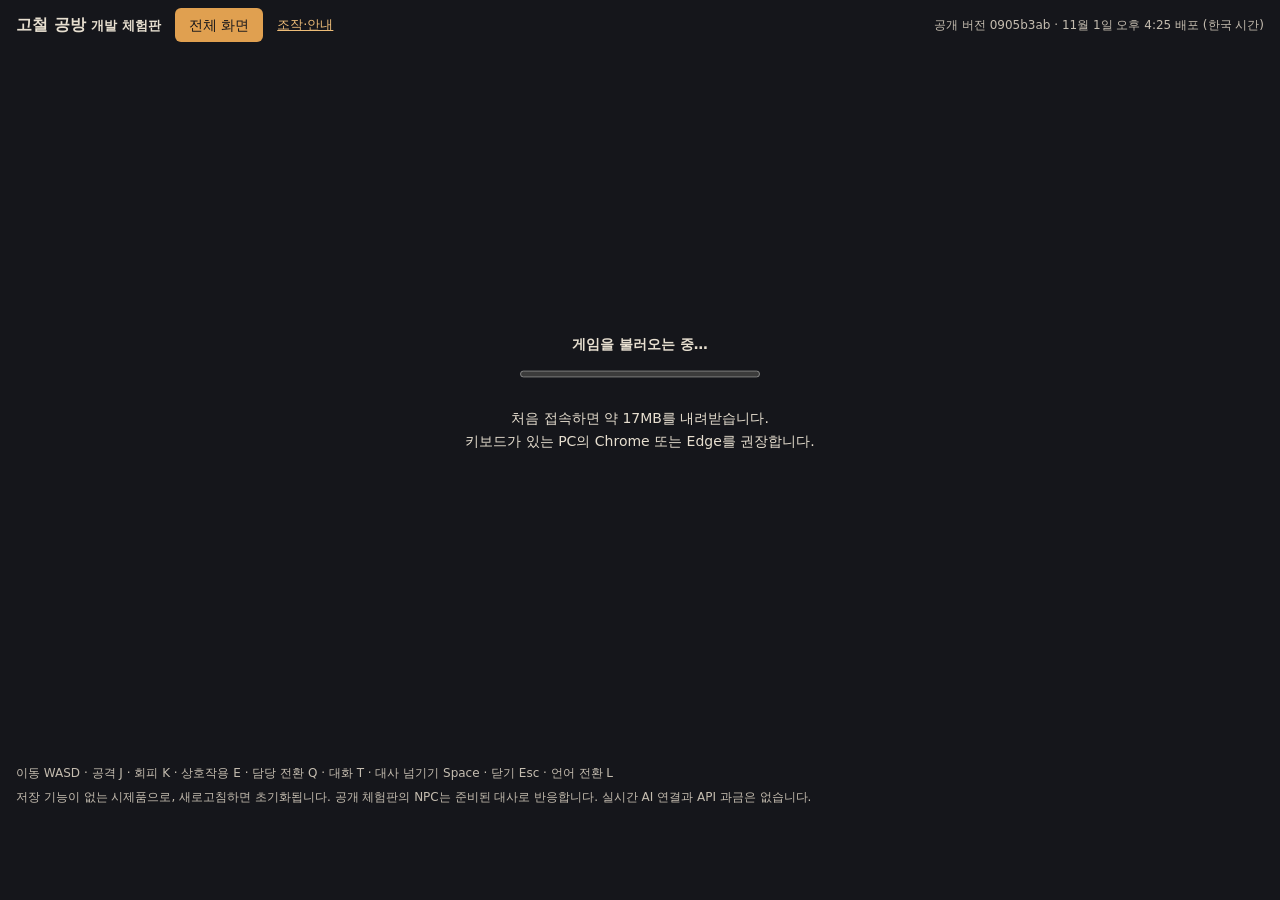
==== commit 4ff3e893: "Game title: Rust & Trust on the game page and the root redirect Co-Authored-By: Claude Opus 5.5 <nor" ====
--- a/index.html
+++ b/index.html
@@ -3,8 +3,8 @@
 <head>
   <meta charset="utf-8">
   <meta name="viewport" content="width=device-width,initial-scale=1">
-  <meta name="description" content="고철 공방 개발 체험판. 윤슬·이음·보라와 탐사하고, 만들고, 판매하세요.">
-  <title>고철 공방 · 개발 체험판</title>
+  <meta name="description" content="Rust &amp; Trust 개발 체험판. 윤슬·이음·보라와 탐사하고, 만들고, 판매하세요.">
+  <title>Rust &amp; Trust · 개발 체험판</title>
   <link rel="icon" href="data:,">
   <link rel="canonical" href="https://glorious.ai.kr/games/scrap-workshop/">
   <meta http-equiv="refresh" content="0;url=/games/scrap-workshop/">
@@ -12,7 +12,7 @@
   <style>body{margin:0;min-height:100vh;display:grid;place-content:center;background:#15161b;color:#e7dfd0;font:16px/1.6 system-ui,sans-serif}a{color:#edbc78}</style>
 </head>
 <body>
-  <h1>고철 공방</h1>
+  <h1>Rust &amp; Trust</h1>
   <p>게임으로 이동하는 중입니다. <a href="/games/scrap-workshop/">바로 시작하기</a></p>
 </body>
 </html>
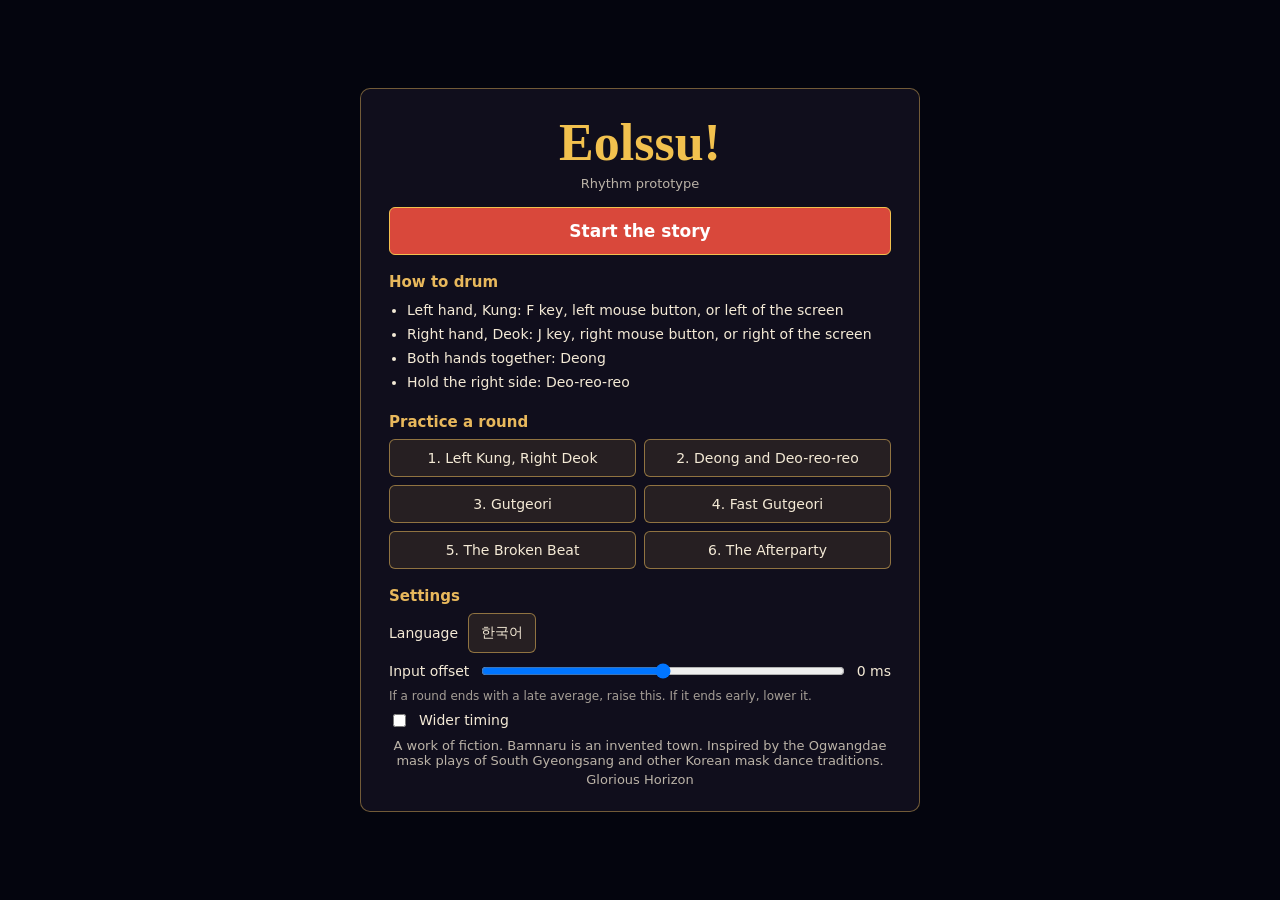
==== commit ccaeeb8c: "Replace Rust & Trust with Eolssu! The site now opens Eolssu! from /games/eolssu/. The earlier game a" ====
--- a/index.html
+++ b/index.html
@@ -3,16 +3,17 @@
 <head>
   <meta charset="utf-8">
   <meta name="viewport" content="width=device-width,initial-scale=1">
-  <meta name="description" content="Rust &amp; Trust 개발 체험판. 윤슬·이음·보라와 탐사하고, 만들고, 판매하세요.">
-  <title>Rust &amp; Trust · 개발 체험판</title>
+  <meta name="description" content="얼쑤! Glorious Horizon의 브라우저 리듬 게임. 임술년 봄 밤나루의 하룻밤 탈놀음.">
+  <meta name="author" content="Glorious Horizon">
+  <title>얼쑤! | Glorious Horizon</title>
   <link rel="icon" href="data:,">
-  <link rel="canonical" href="https://glorious.ai.kr/games/scrap-workshop/">
-  <meta http-equiv="refresh" content="0;url=/games/scrap-workshop/">
-  <script>window.location.replace('/games/scrap-workshop/');</script>
-  <style>body{margin:0;min-height:100vh;display:grid;place-content:center;background:#15161b;color:#e7dfd0;font:16px/1.6 system-ui,sans-serif}a{color:#edbc78}</style>
+  <link rel="canonical" href="https://glorious.ai.kr/games/eolssu/">
+  <meta http-equiv="refresh" content="0;url=/games/eolssu/">
+  <script>window.location.replace('/games/eolssu/');</script>
+  <style>body{margin:0;min-height:100vh;display:grid;place-content:center;background:#05060f;color:#f4ead6;font:16px/1.6 system-ui,sans-serif}a{color:#e8a92e}</style>
 </head>
 <body>
-  <h1>Rust &amp; Trust</h1>
-  <p>게임으로 이동하는 중입니다. <a href="/games/scrap-workshop/">바로 시작하기</a></p>
+  <h1>얼쑤!</h1>
+  <p>게임으로 이동하는 중입니다. <a href="/games/eolssu/">바로 시작하기</a></p>
 </body>
 </html>
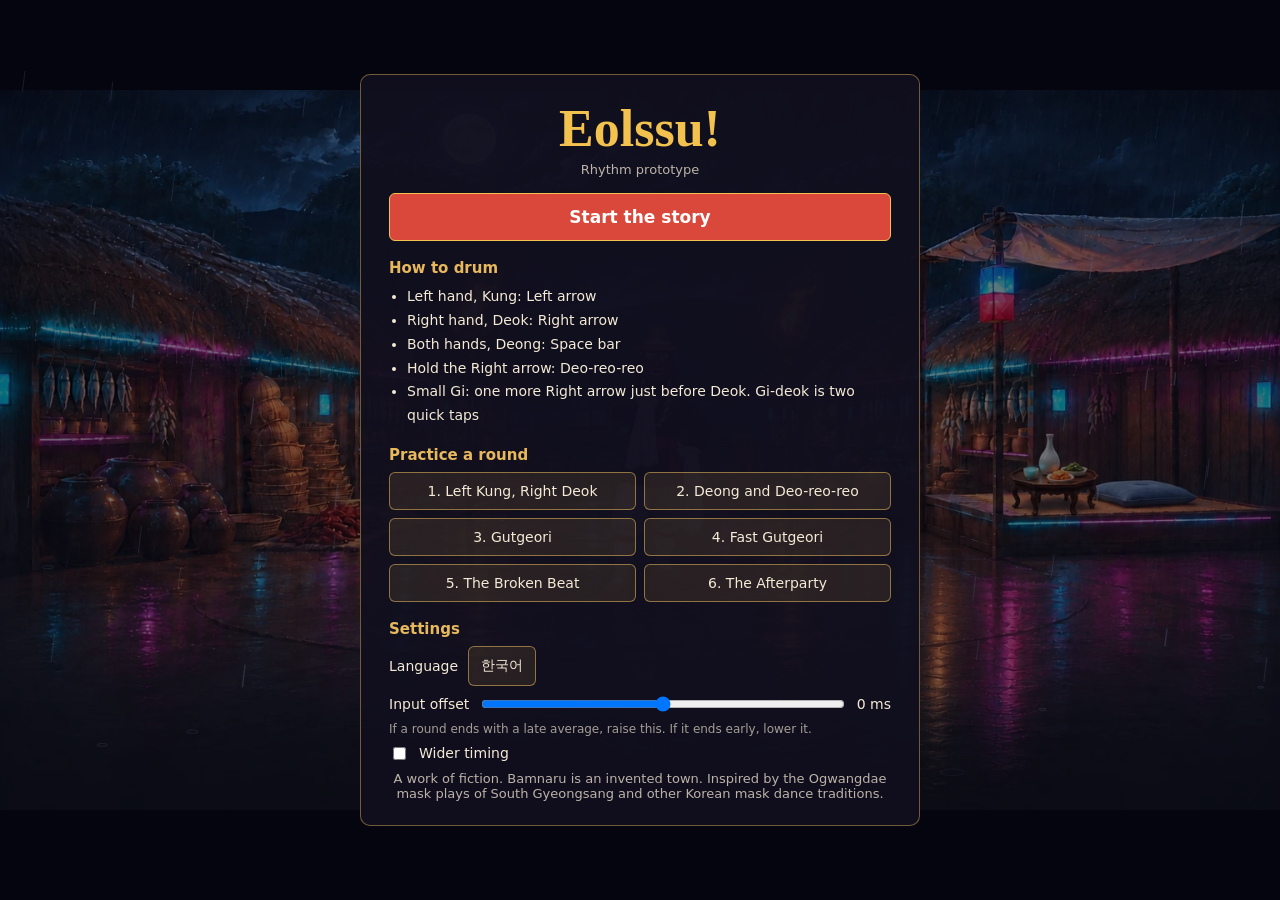
==== commit 818c9199: "Drop the studio name from the landing page and README Co-Authored-By: Claude Opus 5.5 <noreply@anthr" ====
--- a/index.html
+++ b/index.html
@@ -3,9 +3,8 @@
 <head>
   <meta charset="utf-8">
   <meta name="viewport" content="width=device-width,initial-scale=1">
-  <meta name="description" content="얼쑤! Glorious Horizon의 브라우저 리듬 게임. 임술년 봄 밤나루의 하룻밤 탈놀음.">
-  <meta name="author" content="Glorious Horizon">
-  <title>얼쑤! | Glorious Horizon</title>
+  <meta name="description" content="얼쑤! 브라우저 리듬 게임. 임술년 봄 밤나루의 하룻밤 탈놀음.">
+  <title>얼쑤!</title>
   <link rel="icon" href="data:,">
   <link rel="canonical" href="https://glorious.ai.kr/games/eolssu/">
   <meta http-equiv="refresh" content="0;url=/games/eolssu/">
